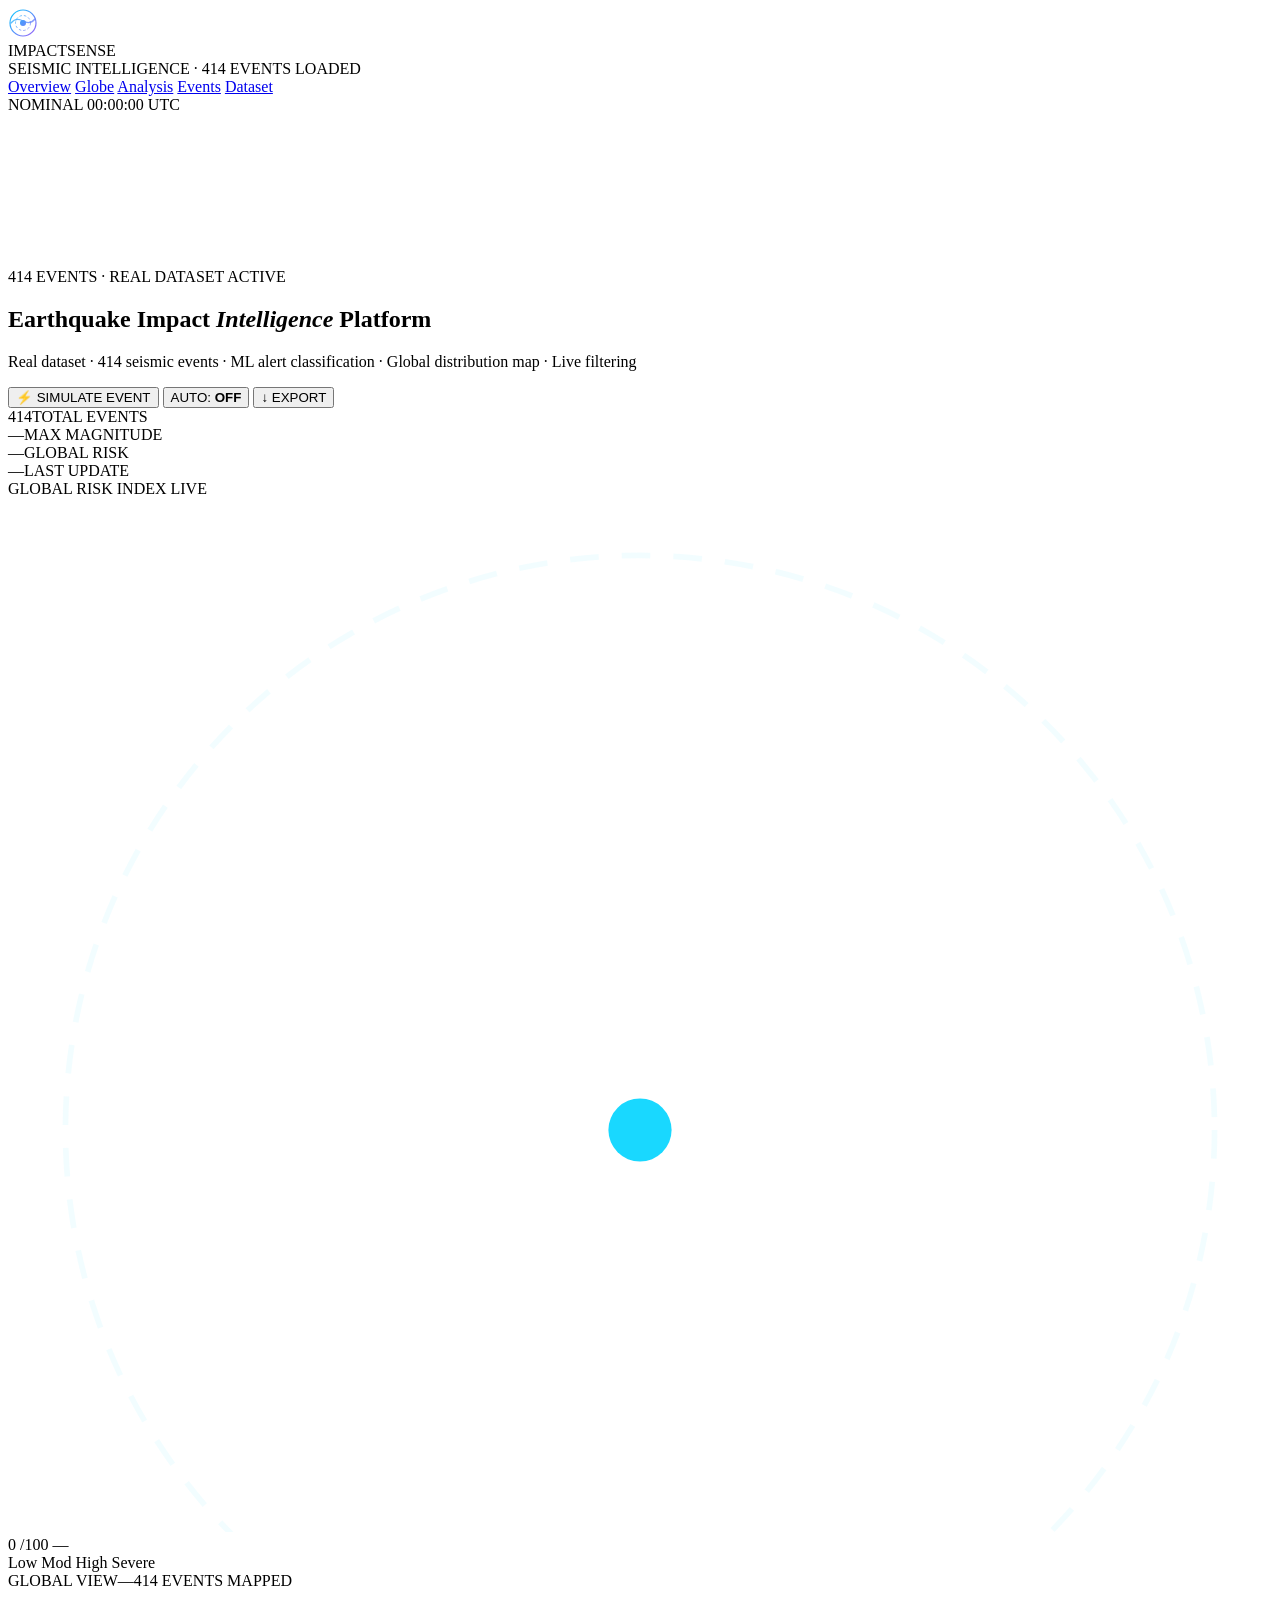
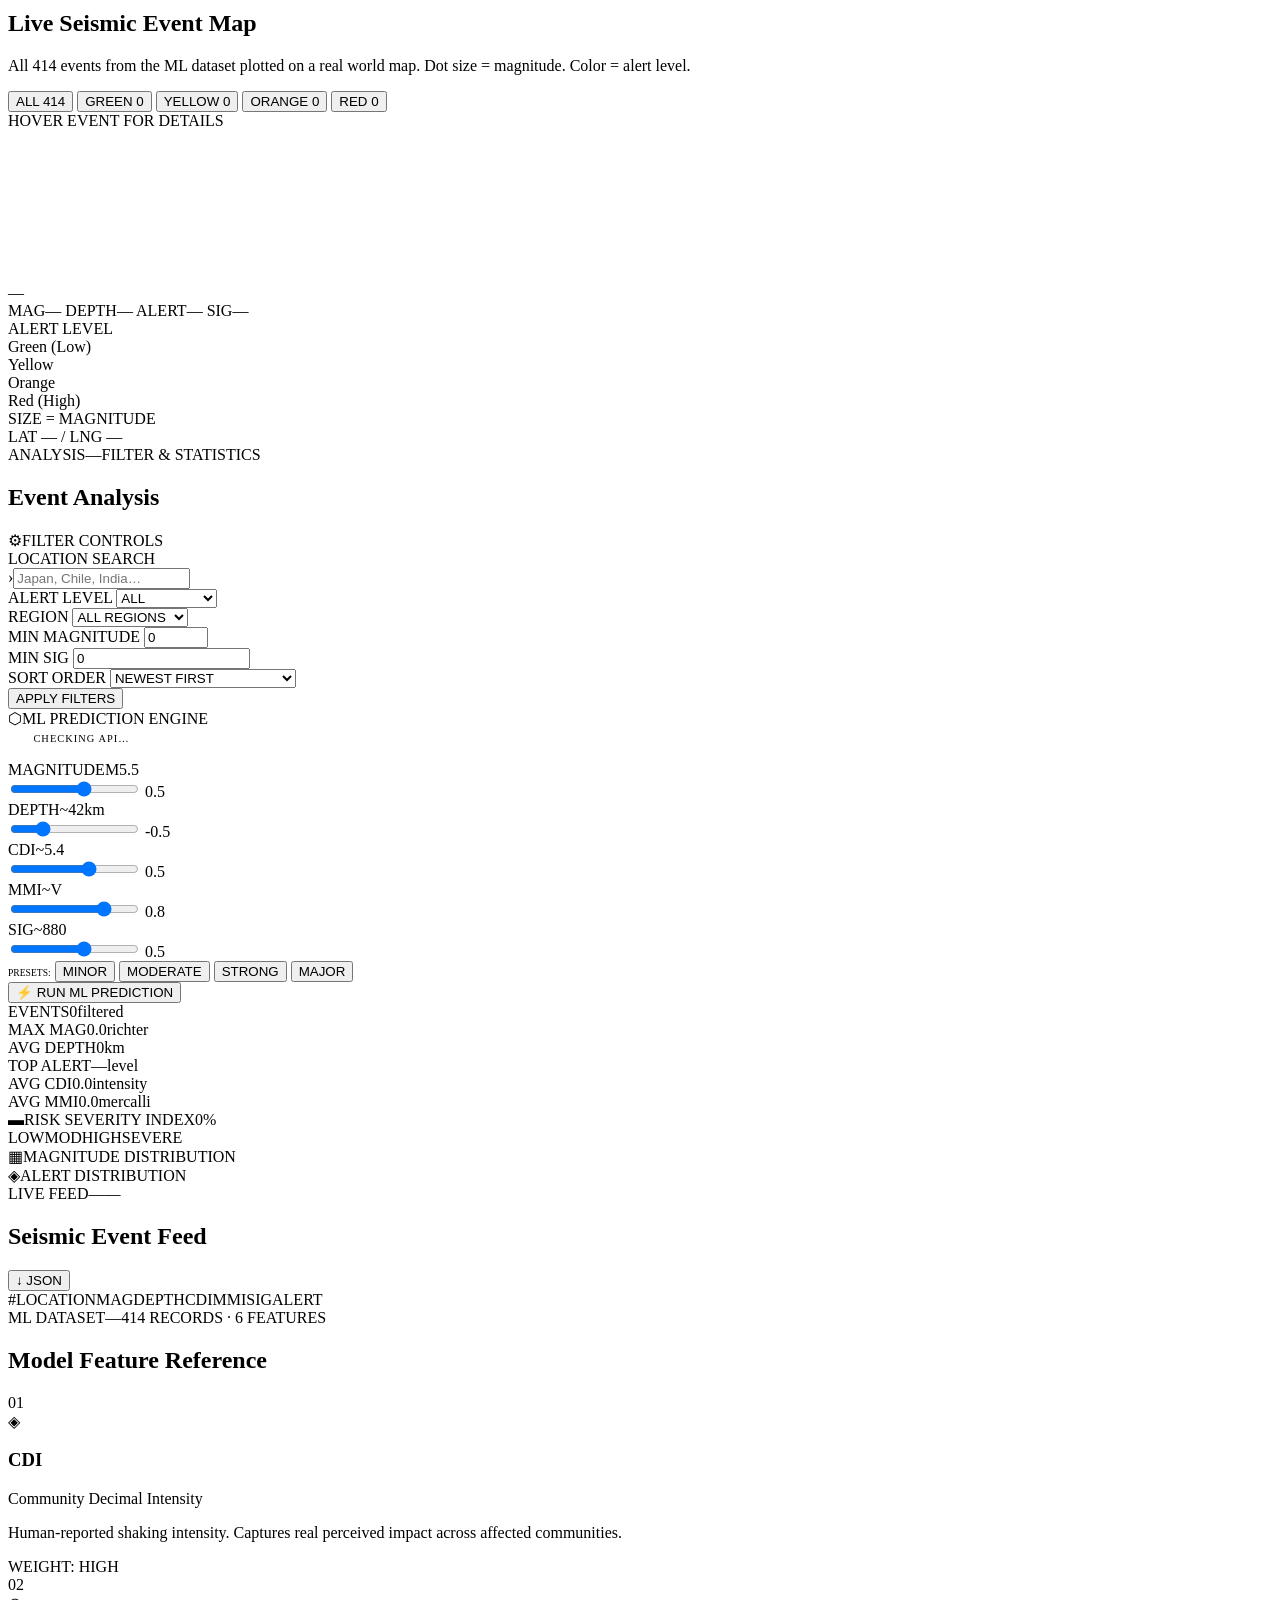
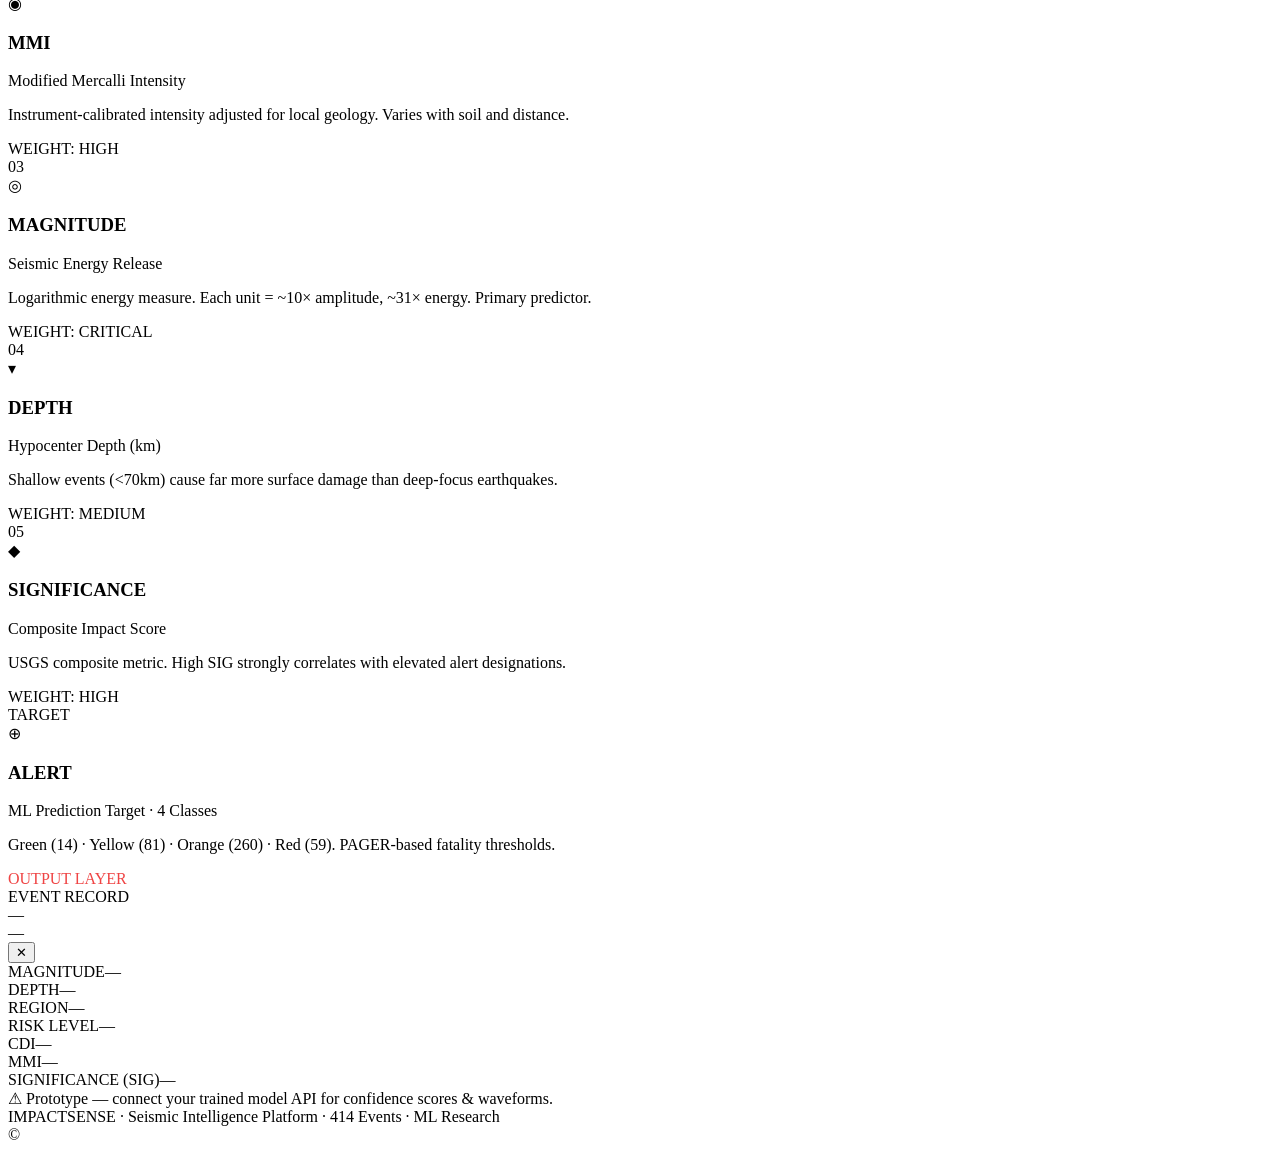
==== index.html @ 07f61f7b "Add files via upload" ====
<!DOCTYPE html>
<html lang="en">
<head>
  <meta charset="UTF-8"/>
  <title>ImpactSense — Seismic Intelligence Platform</title>
  <meta name="viewport" content="width=device-width,initial-scale=1"/>
  <link rel="preconnect" href="https://fonts.googleapis.com"/>
  <link rel="preconnect" href="https://fonts.gstatic.com" crossorigin/>
  <link href="https://fonts.googleapis.com/css2?family=Rajdhani:wght@400;500;600;700&family=JetBrains+Mono:wght@300;400;500&family=Outfit:wght@300;400;500;600;700;800&display=swap" rel="stylesheet"/>
  <link rel="stylesheet" href="styles.css"/>
</head>
<body>
  <div class="scanlines" aria-hidden="true"></div>

  <!-- NAVBAR -->
  <header class="navbar">
    <div class="nav-wrap">
      <div class="nav-brand">
        <svg class="brand-svg" width="30" height="30" viewBox="0 0 30 30" fill="none">
          <circle cx="15" cy="15" r="13" stroke="url(#bs1)" stroke-width="1.2"/>
          <circle cx="15" cy="15" r="7.5" stroke="url(#bs1)" stroke-width="0.7" stroke-dasharray="2.5 2"/>
          <circle cx="15" cy="15" r="3" fill="url(#bs1)"/>
          <path d="M3 15 Q8 9 15 13 Q22 17 27 11" stroke="url(#bs2)" stroke-width="1.3" fill="none" stroke-linecap="round"/>
          <defs>
            <linearGradient id="bs1" x1="0" y1="0" x2="30" y2="30" gradientUnits="userSpaceOnUse">
              <stop offset="0%" stop-color="#00d4ff"/><stop offset="100%" stop-color="#a855f7"/>
            </linearGradient>
            <linearGradient id="bs2" x1="0" y1="0" x2="30" y2="30" gradientUnits="userSpaceOnUse">
              <stop offset="0%" stop-color="#00d4ff" stop-opacity=".8"/><stop offset="100%" stop-color="#a855f7" stop-opacity=".8"/>
            </linearGradient>
          </defs>
        </svg>
        <div>
          <div class="brand-name">IMPACT<span class="bc">SENSE</span></div>
          <div class="brand-sub mono">SEISMIC INTELLIGENCE · 414 EVENTS LOADED</div>
        </div>
      </div>
      <nav class="nav-links">
        <a href="#hero" class="nl active">Overview</a>
        <a href="#globe" class="nl">Globe</a>
        <a href="#analysis" class="nl">Analysis</a>
        <a href="#events" class="nl">Events</a>
        <a href="#dataset" class="nl">Dataset</a>
      </nav>
      <div class="nav-end">
        <span class="sys-indicator">
          <span class="sys-dot" id="sysDot"></span>
          <span class="sys-lbl mono" id="sysLbl">NOMINAL</span>
        </span>
        <span class="utc mono" id="utcClock">00:00:00 UTC</span>
      </div>
    </div>
  </header>

  <!-- HERO -->
  <section class="hero" id="hero">
    <canvas id="waveCanvas" aria-hidden="true"></canvas>
    <div class="hero-grid-bg" aria-hidden="true"></div>
    <div class="hero-wrap">
      <div class="hero-left">
        <div class="hero-pill mono"><span class="hp-dot"></span>414 EVENTS · REAL DATASET ACTIVE</div>
        <h1 class="hero-h1">
          <span class="h1a">Earthquake</span>
          <span class="h1b">Impact<em> Intelligence</em></span>
          <span class="h1c">Platform</span>
        </h1>
        <p class="hero-p">Real dataset · 414 seismic events · ML alert classification · Global distribution map · Live filtering</p>
        <div class="hero-btns">
          <button class="hbtn primary" id="btnSimulate"><span>⚡</span> SIMULATE EVENT</button>
          <button class="hbtn ghost" id="btnToggleAuto" aria-pressed="false">
            <span class="auto-dot" id="autoDot"></span> AUTO: <b id="autoLbl">OFF</b>
          </button>
          <button class="hbtn outline" id="btnExport">↓ EXPORT</button>
        </div>
        <div class="hero-kpis">
          <div class="kpi"><span class="kv" id="hTotal">414</span><span class="kl mono">TOTAL EVENTS</span></div>
          <span class="kdiv"></span>
          <div class="kpi"><span class="kv" id="hMaxMag">—</span><span class="kl mono">MAX MAGNITUDE</span></div>
          <span class="kdiv"></span>
          <div class="kpi"><span class="kv" id="hRisk">—</span><span class="kl mono">GLOBAL RISK</span></div>
          <span class="kdiv"></span>
          <div class="kpi"><span class="kv mono" id="hTime">—</span><span class="kl mono">LAST UPDATE</span></div>
        </div>
      </div>
      <div class="hero-right">
        <!-- Ring gauge -->
        <div class="gauge-card">
          <div class="gc-top">
            <span class="gc-ttl mono">GLOBAL RISK INDEX</span>
            <span class="live-badge"><span class="lb-dot"></span>LIVE</span>
          </div>
          <div class="gauge-body">
            <svg class="gauge-svg" viewBox="0 0 220 180" aria-hidden="true">
              <defs>
                <linearGradient id="gg" x1="0%" y1="0%" x2="100%" y2="0%">
                  <stop offset="0%" stop-color="#22c55e"/>
                  <stop offset="33%" stop-color="#facc15"/>
                  <stop offset="66%" stop-color="#fb923c"/>
                  <stop offset="100%" stop-color="#ef4444"/>
                </linearGradient>
                <filter id="gf"><feGaussianBlur stdDeviation="4" result="b"/><feMerge><feMergeNode in="b"/><feMergeNode in="SourceGraphic"/></feMerge></filter>
              </defs>
              <!-- decorative outer -->
              <circle cx="110" cy="110" r="100" stroke="rgba(0,212,255,0.05)" stroke-width="1" fill="none" stroke-dasharray="5 4"/>
              <!-- track -->
              <path class="g-trk" d="M 22 110 A 88 88 0 0 1 198 110" stroke-width="10" fill="none" stroke-linecap="round"/>
              <!-- fill -->
              <path class="g-fill" id="gaugeFill" d="M 22 110 A 88 88 0 0 1 198 110" stroke-width="10" fill="none" stroke-linecap="round" stroke-dasharray="276" stroke-dashoffset="276" filter="url(#gf)"/>
              <!-- needle -->
              <line id="gaugeNeedle" class="g-needle" x1="110" y1="110" x2="110" y2="30" stroke-linecap="round" stroke-width="2.5"/>
              <circle cx="110" cy="110" r="5.5" fill="#00d4ff" opacity=".9"/>
            </svg>
            <div class="gauge-center">
              <span class="g-num" id="riskIndex">0</span>
              <span class="g-of mono">/100</span>
              <span class="g-lbl mono" id="riskLabel">—</span>
            </div>
          </div>
          <div class="g-key">
            <span><i style="background:#22c55e"></i>Low</span>
            <span><i style="background:#facc15"></i>Mod</span>
            <span><i style="background:#fb923c"></i>High</span>
            <span><i style="background:#ef4444"></i>Severe</span>
          </div>
        </div>
        <!-- Alert chips -->
        <div class="alert-chips" id="alertChips"></div>
      </div>
    </div>
  </section>

  <!-- GLOBE SECTION -->
  <section class="section" id="globe">
    <div class="sec-wrap">
      <div class="sec-head">
        <div class="sh-top"><span class="stag mono">GLOBAL VIEW</span><span class="sdash">—</span><span class="ssub mono">414 EVENTS MAPPED</span></div>
        <h2 class="sh-title">Live Seismic Event Map</h2>
        <p class="sh-desc">All 414 events from the ML dataset plotted on a real world map. Dot size = magnitude. Color = alert level.</p>
      </div>

      <!-- Map controls -->
      <div class="map-controls">
        <div class="mc-left">
          <button class="mc-btn active" data-filter="all">ALL <span id="mcAll">414</span></button>
          <button class="mc-btn green" data-filter="green">GREEN <span id="mcGreen">0</span></button>
          <button class="mc-btn yellow" data-filter="yellow">YELLOW <span id="mcYellow">0</span></button>
          <button class="mc-btn orange" data-filter="orange">ORANGE <span id="mcOrange">0</span></button>
          <button class="mc-btn red" data-filter="red">RED <span id="mcRed">0</span></button>
        </div>
        <div class="mc-right">
          <span class="mc-info mono" id="mapInfo">HOVER EVENT FOR DETAILS</span>
        </div>
      </div>

      <!-- World map canvas -->
      <div class="map-frame" id="mapFrame">
        <div class="mf-corner tl"></div><div class="mf-corner tr"></div>
        <div class="mf-corner bl"></div><div class="mf-corner br"></div>
        <canvas id="worldMap" aria-label="World seismic event map"></canvas>
        <!-- Tooltip -->
        <div class="map-tooltip" id="mapTooltip">
          <div class="tt-loc" id="ttLoc">—</div>
          <div class="tt-grid">
            <span class="tt-lbl">MAG</span><span class="tt-val" id="ttMag">—</span>
            <span class="tt-lbl">DEPTH</span><span class="tt-val" id="ttDepth">—</span>
            <span class="tt-lbl">ALERT</span><span class="tt-val" id="ttAlert">—</span>
            <span class="tt-lbl">SIG</span><span class="tt-val" id="ttSig">—</span>
          </div>
        </div>
        <div class="map-legend">
          <div class="ml-row"><span class="ml-title mono">ALERT LEVEL</span></div>
          <div class="ml-row"><span class="mld" style="background:#22c55e"></span><span>Green (Low)</span></div>
          <div class="ml-row"><span class="mld" style="background:#facc15"></span><span>Yellow</span></div>
          <div class="ml-row"><span class="mld" style="background:#fb923c"></span><span>Orange</span></div>
          <div class="ml-row"><span class="mld" style="background:#ef4444"></span><span>Red (High)</span></div>
          <div class="ml-row mt"><span class="ml-title mono">SIZE = MAGNITUDE</span></div>
        </div>
        <div class="map-coords mono" id="mapCoords">LAT — / LNG —</div>
      </div>
    </div>
  </section>

  <!-- ANALYSIS -->
  <section class="section section-dark" id="analysis">
    <div class="sec-wrap">
      <div class="sec-head">
        <div class="sh-top"><span class="stag mono">ANALYSIS</span><span class="sdash">—</span><span class="ssub mono">FILTER & STATISTICS</span></div>
        <h2 class="sh-title">Event Analysis</h2>
      </div>
      <div class="analysis-layout">
        <!-- Filters panel -->
        <div class="glass-panel">
          <div class="ph"><span class="phi">⚙</span><span class="pht mono">FILTER CONTROLS</span></div>
          <div class="filter-grid">
            <div class="ff full">
              <label class="fl mono">LOCATION SEARCH</label>
              <div class="fi-w"><span class="fi-pre mono">›</span><input id="search" class="fi" type="text" placeholder="Japan, Chile, India…"/></div>
            </div>
            <div class="ff">
              <label class="fl mono">ALERT LEVEL</label>
              <select id="alert" class="fi">
                <option value="all">ALL</option>
                <option value="green">🟢 GREEN</option>
                <option value="yellow">🟡 YELLOW</option>
                <option value="orange">🟠 ORANGE</option>
                <option value="red">🔴 RED</option>
              </select>
            </div>
            <div class="ff">
              <label class="fl mono">REGION</label>
              <select id="region" class="fi">
                <option value="all">ALL REGIONS</option>
                <option value="asia">ASIA / PACIFIC</option>
                <option value="europe">EUROPE</option>
                <option value="america">AMERICAS</option>
                <option value="africa">AFRICA</option>
              </select>
            </div>
            <div class="ff">
              <label class="fl mono">MIN MAGNITUDE</label>
              <input type="number" id="minMag" class="fi" min="0" max="10" step="0.1" value="0"/>
            </div>
            <div class="ff">
              <label class="fl mono">MIN SIG</label>
              <input type="number" id="minSig" class="fi" min="0" step="1" value="0"/>
            </div>
            <div class="ff full">
              <label class="fl mono">SORT ORDER</label>
              <select id="sortBy" class="fi">
                <option value="timeDesc">NEWEST FIRST</option>
                <option value="magDesc">MAGNITUDE ↓</option>
                <option value="magAsc">MAGNITUDE ↑</option>
                <option value="depthAsc">DEPTH SHALLOW→DEEP</option>
                <option value="sigDesc">SIGNIFICANCE ↓</option>
              </select>
            </div>
          </div>
          <button class="apply-btn" id="applyFilters">APPLY FILTERS</button>
          <div class="panel-div"></div>
          <div class="ph"><span class="phi">⬡</span><span class="pht mono">ML PREDICTION ENGINE</span></div>
          <div class="api-status" id="apiStatus">
            <span class="as-dot" id="asDot"></span>
            <span class="as-lbl mono" id="asLbl">CHECKING API…</span>
          </div>
          <!-- Sliders use z-score range (-3 to +3) matching training data -->
          <div class="pred-sliders">
            <div class="ps-row">
              <div class="ps-labels"><span class="ps-name mono">MAGNITUDE</span><span class="ps-hint" id="hMag">M5.5</span></div>
              <input type="range" id="testMag" class="ps-range" min="-3" max="3" step="0.1" value="0.5"/>
              <span class="ps-val mono" id="vMag">0.5</span>
            </div>
            <div class="ps-row">
              <div class="ps-labels"><span class="ps-name mono">DEPTH</span><span class="ps-hint" id="hDepth">~42km</span></div>
              <input type="range" id="testDepth" class="ps-range" min="-1.5" max="3" step="0.1" value="-0.5"/>
              <span class="ps-val mono" id="vDepth">-0.5</span>
            </div>
            <div class="ps-row">
              <div class="ps-labels"><span class="ps-name mono">CDI</span><span class="ps-hint" id="hCdi">~5.4</span></div>
              <input type="range" id="testCdi" class="ps-range" min="-2" max="2" step="0.1" value="0.5"/>
              <span class="ps-val mono" id="vCdi">0.5</span>
            </div>
            <div class="ps-row">
              <div class="ps-labels"><span class="ps-name mono">MMI</span><span class="ps-hint" id="hMmi">~V</span></div>
              <input type="range" id="testMmi" class="ps-range" min="-3" max="2" step="0.1" value="0.8"/>
              <span class="ps-val mono" id="vMmi">0.8</span>
            </div>
            <div class="ps-row">
              <div class="ps-labels"><span class="ps-name mono">SIG</span><span class="ps-hint" id="hSig">~880</span></div>
              <input type="range" id="testSig" class="ps-range" min="-3" max="3" step="0.1" value="0.5"/>
              <span class="ps-val mono" id="vSig">0.5</span>
            </div>
          </div>
          <div class="pred-presets">
            <span class="mono" style="font-size:.6rem;color:var(--muted)">PRESETS:</span>
            <button class="preset-btn" data-preset="minor">MINOR</button>
            <button class="preset-btn" data-preset="moderate">MODERATE</button>
            <button class="preset-btn" data-preset="strong">STRONG</button>
            <button class="preset-btn" data-preset="major">MAJOR</button>
          </div>
          <button class="apply-btn alt" id="testRiskBtn">⚡ RUN ML PREDICTION</button>
          <div class="test-out" id="testOut"></div>
        </div>

        <!-- Stats -->
        <div class="stats-col">
          <div class="stats-grid">
            <div class="scard c1"><span class="sl mono">EVENTS</span><span class="sv" id="statEvents">0</span><span class="su mono">filtered</span></div>
            <div class="scard c2"><span class="sl mono">MAX MAG</span><span class="sv" id="statMaxMag">0.0</span><span class="su mono">richter</span></div>
            <div class="scard c3"><span class="sl mono">AVG DEPTH</span><span class="sv" id="statDepth">0</span><span class="su mono">km</span></div>
            <div class="scard c4"><span class="sl mono">TOP ALERT</span><span class="sv" id="statAlert">—</span><span class="su mono">level</span></div>
            <div class="scard c5"><span class="sl mono">AVG CDI</span><span class="sv" id="statCdi">0.0</span><span class="su mono">intensity</span></div>
            <div class="scard c6"><span class="sl mono">AVG MMI</span><span class="sv" id="statMmi">0.0</span><span class="su mono">mercalli</span></div>
          </div>

          <div class="glass-panel">
            <div class="ph"><span class="phi">▬</span><span class="pht mono">RISK SEVERITY INDEX</span><span class="pht-r mono" id="riskPct">0%</span></div>
            <div class="rbar-wrap">
              <div class="rbar-track"><div class="rbar-fill" id="riskBar"></div></div>
              <div class="rbar-scale mono"><span>LOW</span><span>MOD</span><span>HIGH</span><span>SEVERE</span></div>
            </div>
          </div>

          <!-- Mag histogram -->
          <div class="glass-panel">
            <div class="ph"><span class="phi">▦</span><span class="pht mono">MAGNITUDE DISTRIBUTION</span></div>
            <div class="histo" id="histo"></div>
          </div>

          <!-- Alert pie/bar -->
          <div class="glass-panel">
            <div class="ph"><span class="phi">◈</span><span class="pht mono">ALERT DISTRIBUTION</span></div>
            <div class="alert-dist" id="alertDist"></div>
          </div>
        </div>
      </div>
    </div>
  </section>

  <!-- EVENTS TABLE -->
  <section class="section" id="events">
    <div class="sec-wrap">
      <div class="sec-head spread">
        <div>
          <div class="sh-top"><span class="stag mono">LIVE FEED</span><span class="sdash">—</span><span class="ssub mono" id="lastUpdated">—</span></div>
          <h2 class="sh-title">Seismic Event Feed</h2>
        </div>
        <button class="hbtn outline" id="btnExport2">↓ JSON</button>
      </div>
      <div class="etable-head mono">
        <span>#</span><span>LOCATION</span><span>MAG</span><span>DEPTH</span><span>CDI</span><span>MMI</span><span>SIG</span><span>ALERT</span>
      </div>
      <div class="etable-body" id="eventsList"></div>
      <div class="pagination" id="pagination"></div>
    </div>
  </section>

  <!-- DATASET FEATURES -->
  <section class="section section-dark" id="dataset">
    <div class="sec-wrap">
      <div class="sec-head">
        <div class="sh-top"><span class="stag mono">ML DATASET</span><span class="sdash">—</span><span class="ssub mono">414 RECORDS · 6 FEATURES</span></div>
        <h2 class="sh-title">Model Feature Reference</h2>
      </div>
      <div class="ds-grid">
        <div class="dc" style="--ac:#00d4ff"><div class="dc-n mono">01</div><div class="dc-ico">◈</div><h3 class="dc-ttl">CDI</h3><p class="dc-sub">Community Decimal Intensity</p><p class="dc-body">Human-reported shaking intensity. Captures real perceived impact across affected communities.</p><div class="dc-bar"><div class="dc-fill" style="width:72%"></div></div><span class="dc-wt mono">WEIGHT: HIGH</span></div>
        <div class="dc" style="--ac:#a855f7"><div class="dc-n mono">02</div><div class="dc-ico">◉</div><h3 class="dc-ttl">MMI</h3><p class="dc-sub">Modified Mercalli Intensity</p><p class="dc-body">Instrument-calibrated intensity adjusted for local geology. Varies with soil and distance.</p><div class="dc-bar"><div class="dc-fill" style="width:65%"></div></div><span class="dc-wt mono">WEIGHT: HIGH</span></div>
        <div class="dc" style="--ac:#f97316"><div class="dc-n mono">03</div><div class="dc-ico">◎</div><h3 class="dc-ttl">MAGNITUDE</h3><p class="dc-sub">Seismic Energy Release</p><p class="dc-body">Logarithmic energy measure. Each unit = ~10× amplitude, ~31× energy. Primary predictor.</p><div class="dc-bar"><div class="dc-fill" style="width:92%"></div></div><span class="dc-wt mono">WEIGHT: CRITICAL</span></div>
        <div class="dc" style="--ac:#22c55e"><div class="dc-n mono">04</div><div class="dc-ico">▾</div><h3 class="dc-ttl">DEPTH</h3><p class="dc-sub">Hypocenter Depth (km)</p><p class="dc-body">Shallow events (&lt;70km) cause far more surface damage than deep-focus earthquakes.</p><div class="dc-bar"><div class="dc-fill" style="width:55%"></div></div><span class="dc-wt mono">WEIGHT: MEDIUM</span></div>
        <div class="dc" style="--ac:#facc15"><div class="dc-n mono">05</div><div class="dc-ico">◆</div><h3 class="dc-ttl">SIGNIFICANCE</h3><p class="dc-sub">Composite Impact Score</p><p class="dc-body">USGS composite metric. High SIG strongly correlates with elevated alert designations.</p><div class="dc-bar"><div class="dc-fill" style="width:80%"></div></div><span class="dc-wt mono">WEIGHT: HIGH</span></div>
        <div class="dc target-dc" style="--ac:#ef4444"><div class="dc-n mono">TARGET</div><div class="dc-ico">⊕</div><h3 class="dc-ttl">ALERT</h3><p class="dc-sub">ML Prediction Target · 4 Classes</p><p class="dc-body">Green (14) · Yellow (81) · Orange (260) · Red (59). PAGER-based fatality thresholds.</p><div class="dc-bar"><div class="dc-fill" style="width:100%;background:linear-gradient(90deg,#22c55e 0%,#facc15 33%,#fb923c 66%,#ef4444 100%)"></div></div><span class="dc-wt mono" style="color:#ef4444">OUTPUT LAYER</span></div>
      </div>
    </div>
  </section>

  <!-- MODAL -->
  <div class="modal" id="modal" aria-hidden="true">
    <div class="modal-bg" id="modalBg"></div>
    <div class="modal-box">
      <div class="mb-corners"><span class="mbc tl"></span><span class="mbc tr"></span><span class="mbc bl"></span><span class="mbc br"></span></div>
      <div class="mb-top">
        <div><span class="mb-eye mono">EVENT RECORD</span><div class="mb-ttl" id="modalTitle">—</div><div class="mb-sub mono" id="modalSub">—</div></div>
        <button class="mb-close" id="modalClose">✕</button>
      </div>
      <div class="mb-body">
        <div class="mg">
          <div class="mc2"><span class="ml2 mono">MAGNITUDE</span><span class="mv2" id="dMag">—</span></div>
          <div class="mc2"><span class="ml2 mono">DEPTH</span><span class="mv2" id="dDepth">—</span></div>
          <div class="mc2"><span class="ml2 mono">REGION</span><span class="mv2" id="dRegion">—</span></div>
          <div class="mc2"><span class="ml2 mono">RISK LEVEL</span><span class="mv2" id="dRisk">—</span></div>
          <div class="mc2"><span class="ml2 mono">CDI</span><span class="mv2" id="dCdi">—</span></div>
          <div class="mc2"><span class="ml2 mono">MMI</span><span class="mv2" id="dMmi">—</span></div>
          <div class="mc2 span2"><span class="ml2 mono">SIGNIFICANCE (SIG)</span><span class="mv2" id="dSig">—</span></div>
        </div>
        <div class="mb-note mono">⚠ Prototype — connect your trained model API for confidence scores & waveforms.</div>
      </div>
    </div>
  </div>

  <!-- FOOTER -->
  <footer class="footer">
    <div class="ft-wrap">
      <div><span class="ft-brand">IMPACTSENSE</span><span class="ft-sub mono"> · Seismic Intelligence Platform · 414 Events · ML Research</span></div>
      <span class="ft-copy mono">© <span id="year"></span></span>
    </div>
  </footer>

  <!-- ═══ CONFIGURE YOUR RENDER API URL HERE ═══
       After deploying backend to Render, replace the URL below:
       window.IMPACTSENSE_API_URL = "https://impactsense-api.onrender.com";
  ════════════════════════════════════════════════ -->
  <script>
    window.IMPACTSENSE_API_URL = ""; // ← paste your Render URL here
  </script>
  <style>
    .api-status{display:flex;align-items:center;gap:.45rem;margin-bottom:.7rem;
      padding:.35rem .7rem;border-radius:5px;background:rgba(255,255,255,.03);border:1px solid var(--border2)}
    .as-dot{width:7px;height:7px;border-radius:50%;background:var(--muted2)}
    .as-lbl{font-size:.65rem;color:var(--muted);letter-spacing:.1em}
    .as-dot.online{background:#22c55e;box-shadow:0 0 8px rgba(34,197,94,.8)}
    .as-dot.offline{background:#ef4444}
    .test-out{font-family:var(--fm)}
    @keyframes spin{to{transform:rotate(360deg)}}
    .pred-loading{animation:spin 1s linear infinite;display:inline-block}
  </style>
  <script src="events_data.js"></script>
  <script type="module" src="script.js"></script>
</body>
</html>
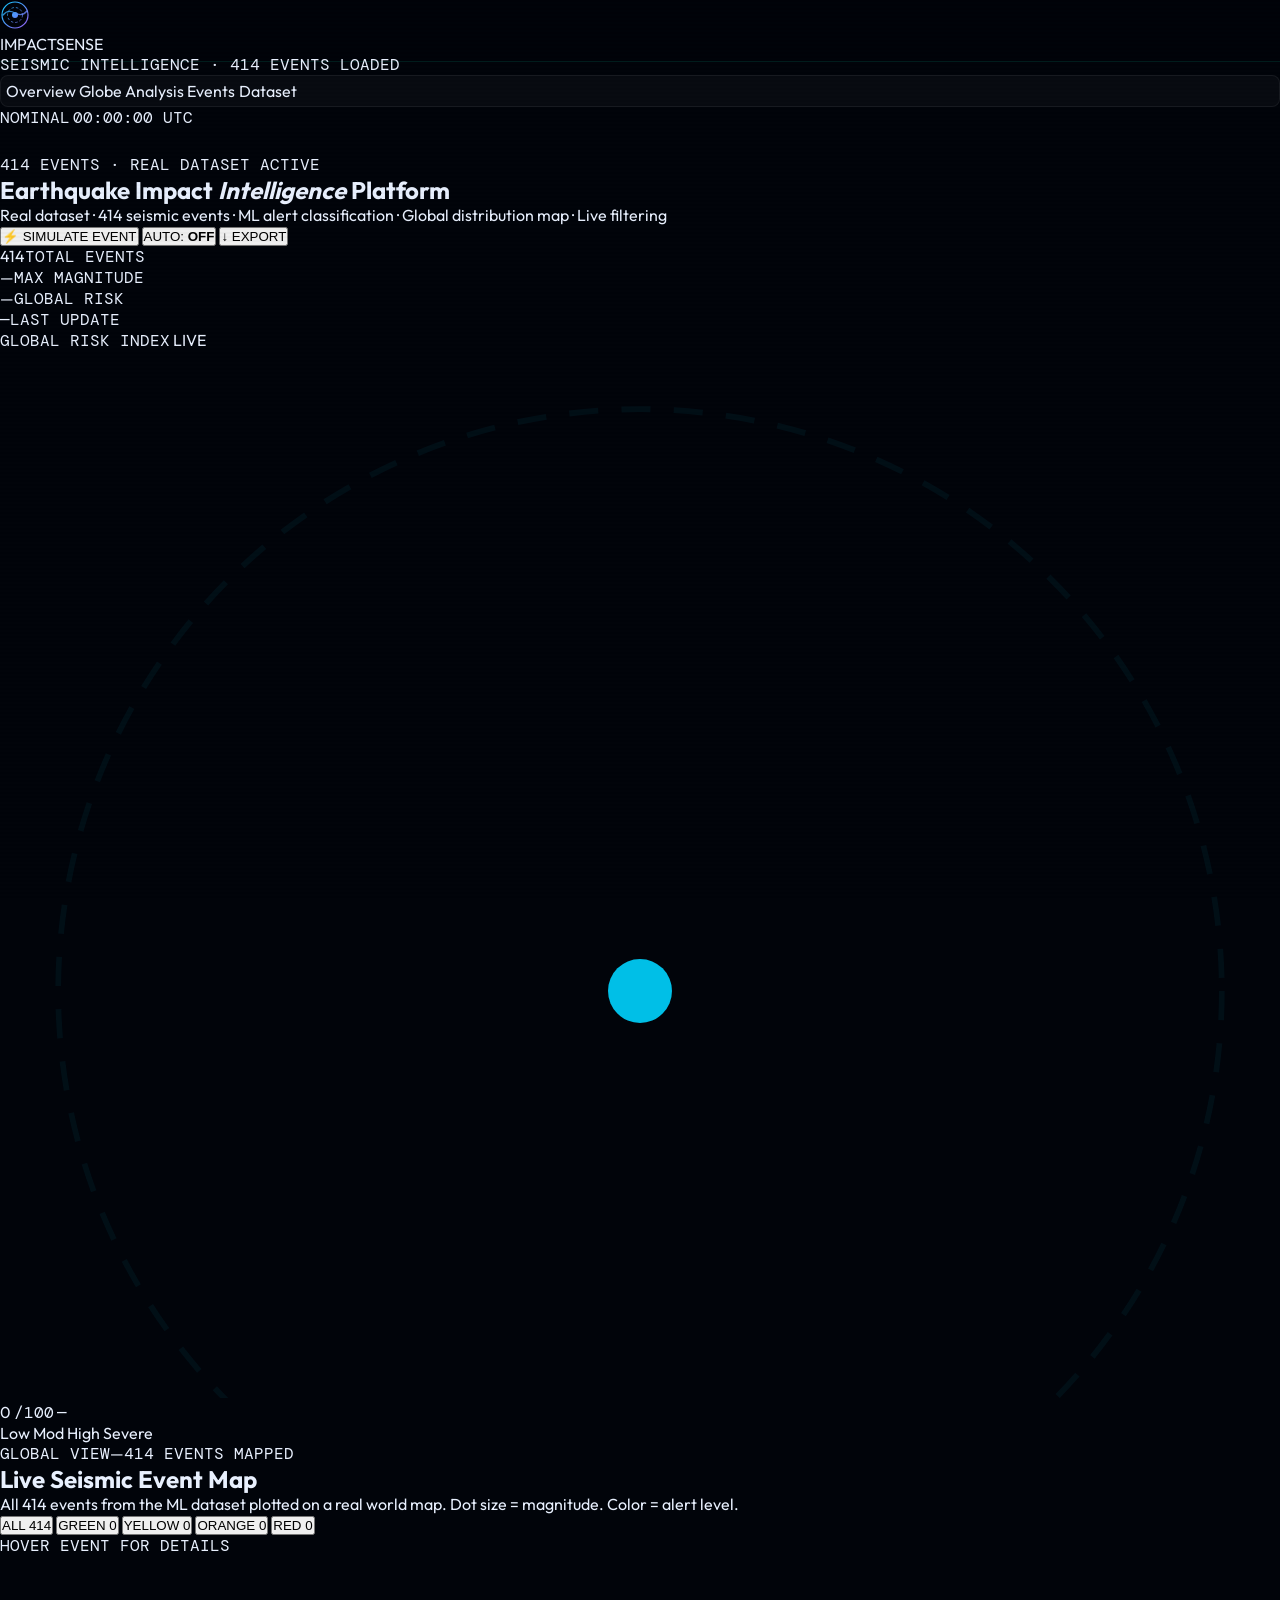
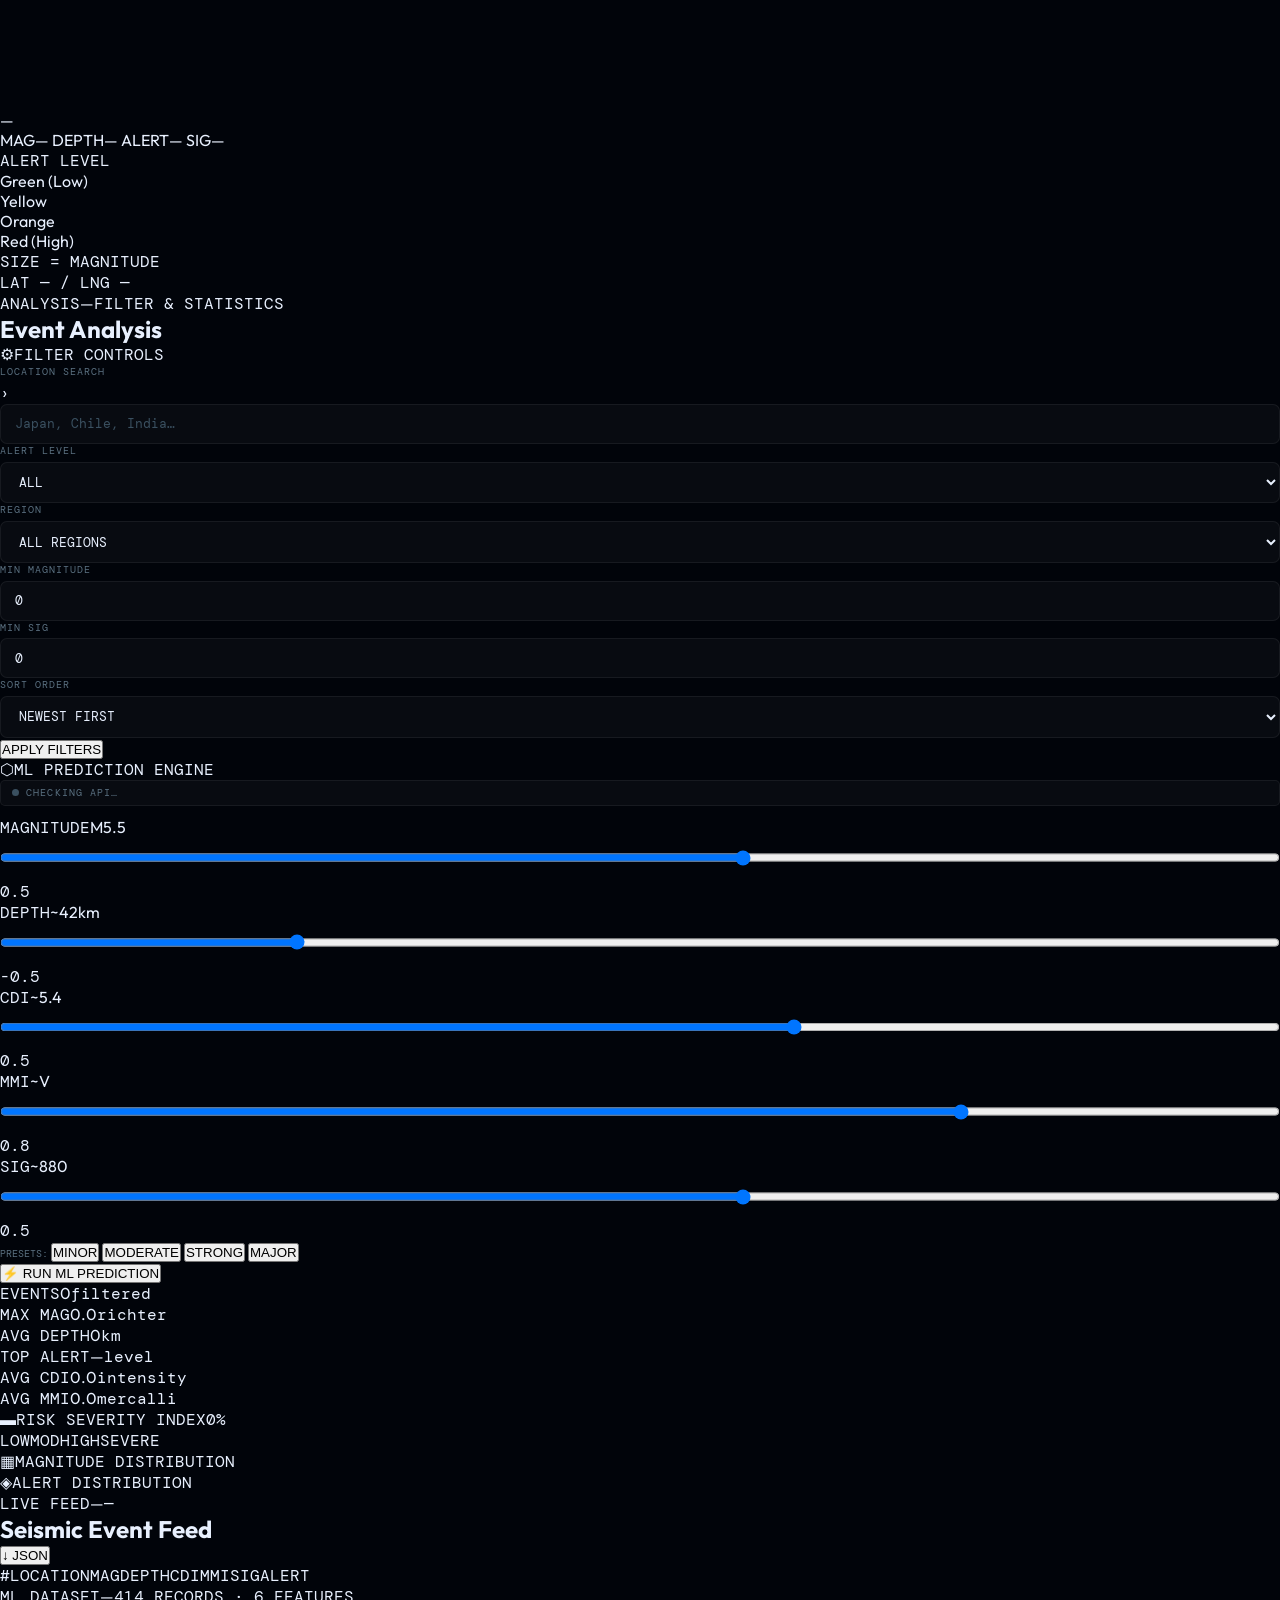
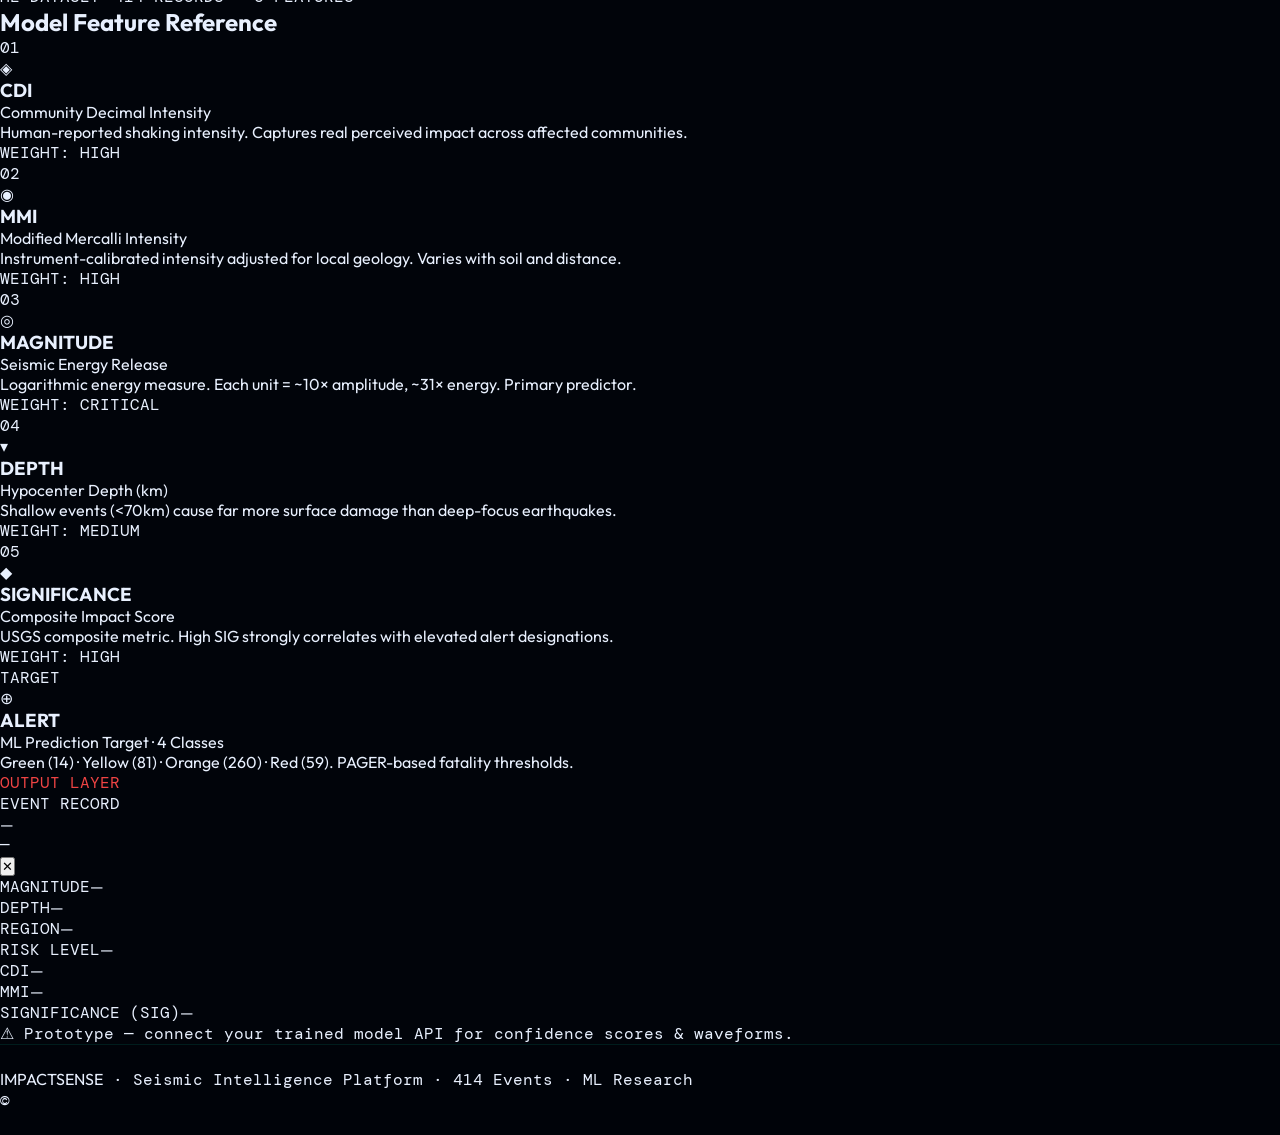
==== commit 31b6a248: "Update index.html" ====
--- a/index.html
+++ b/index.html
@@ -7,7 +7,7 @@
   <link rel="preconnect" href="https://fonts.googleapis.com"/>
   <link rel="preconnect" href="https://fonts.gstatic.com" crossorigin/>
   <link href="https://fonts.googleapis.com/css2?family=Rajdhani:wght@400;500;600;700&family=JetBrains+Mono:wght@300;400;500&family=Outfit:wght@300;400;500;600;700;800&display=swap" rel="stylesheet"/>
-  <link rel="stylesheet" href="styles.css"/>
+  <link rel="stylesheet" href="shared.css"/>
 </head>
 <body>
   <div class="scanlines" aria-hidden="true"></div>
--- a/shared.css
+++ b/shared.css
@@ -0,0 +1,299 @@
+/* ═══════════════════════════════════════════════════
+   IMPACTSENSE v2 — shared.css
+   Dark × Neon Ops aesthetic
+   Fonts: Oxanium (display) + DM Mono (data) + Outfit (body)
+═══════════════════════════════════════════════════ */
+@import url('https://fonts.googleapis.com/css2?family=Oxanium:wght@300;400;500;600;700;800&family=DM+Mono:wght@300;400;500&family=Outfit:wght@300;400;500;600&display=swap');
+
+:root {
+  /* Core palette */
+  --void:    #01040a;
+  --deep:    #030810;
+  --surface: #060d1a;
+  --panel:   rgba(6,13,26,0.92);
+  --glass:   rgba(255,255,255,0.04);
+  --rim:     rgba(0,255,200,0.12);
+
+  /* Neon accents */
+  --neon:    #00ffc8;
+  --neon2:   #00c8ff;
+  --neon3:   #a855f7;
+  --neon4:   #ff6b35;
+
+  /* Alert colors */
+  --green:   #00e87a;
+  --yellow:  #f5c518;
+  --orange:  #ff7c2a;
+  --red:     #ff3b5c;
+
+  /* Text */
+  --text:    #e8f0fe;
+  --muted:   #5a7080;
+  --muted2:  #3a5060;
+
+  /* Borders */
+  --border:  rgba(0,255,200,0.1);
+  --border2: rgba(255,255,255,0.06);
+
+  /* Fonts */
+  --fd: 'Oxanium', sans-serif;
+  --fb: 'Outfit', sans-serif;
+  --fm: 'DM Mono', monospace;
+
+  /* Glows */
+  --glow-neon:   0 0 20px rgba(0,255,200,0.4);
+  --glow-neon2:  0 0 20px rgba(0,200,255,0.4);
+  --glow-red:    0 0 20px rgba(255,59,92,0.5);
+  --glow-green:  0 0 20px rgba(0,232,122,0.4);
+}
+
+/* Reset */
+*, *::before, *::after { box-sizing: border-box; margin: 0; padding: 0; }
+html { scroll-behavior: smooth; font-size: 16px; }
+html, body {
+  font-family: var(--fb);
+  background: var(--void);
+  color: var(--text);
+  min-height: 100vh;
+  overflow-x: hidden;
+}
+a { text-decoration: none; color: inherit; }
+.mono { font-family: var(--fm); }
+
+/* Scanlines overlay */
+body::before {
+  content: '';
+  position: fixed; inset: 0; z-index: 9999;
+  pointer-events: none;
+  background: repeating-linear-gradient(
+    0deg, transparent, transparent 2px,
+    rgba(0,0,0,0.018) 2px, rgba(0,0,0,0.018) 4px
+  );
+}
+
+/* ── NAVBAR ── */
+.navbar {
+  position: fixed; top: 0; left: 0; right: 0; z-index: 200;
+  height: 62px;
+  background: rgba(1,4,10,0.92);
+  border-bottom: 1px solid var(--border);
+  backdrop-filter: blur(20px);
+}
+.nav-inner {
+  max-width: 1400px; margin: 0 auto;
+  padding: 0 2rem;
+  height: 100%;
+  display: flex; align-items: center; justify-content: space-between; gap: 1.5rem;
+}
+.nav-logo {
+  display: flex; align-items: center; gap: .7rem;
+  font-family: var(--fd); font-weight: 700; font-size: 1.1rem;
+  letter-spacing: .12em; color: var(--text);
+}
+.nav-logo-icon {
+  width: 34px; height: 34px;
+  border: 1.5px solid var(--neon);
+  border-radius: 8px;
+  display: flex; align-items: center; justify-content: center;
+  box-shadow: var(--glow-neon);
+  color: var(--neon); font-size: 1rem;
+}
+.nav-logo span { color: var(--neon); }
+
+.nav-links {
+  display: flex; gap: .2rem;
+  background: rgba(255,255,255,.03);
+  border: 1px solid var(--border2);
+  border-radius: 8px; padding: .3rem;
+}
+.nav-link {
+  font-family: var(--fd); font-size: .78rem; font-weight: 600;
+  letter-spacing: .1em; color: var(--muted);
+  padding: .4rem .9rem; border-radius: 5px;
+  transition: all .2s; display: flex; align-items: center; gap: .4rem;
+}
+.nav-link:hover { color: var(--text); background: rgba(255,255,255,.04); }
+.nav-link.active {
+  color: var(--neon); background: rgba(0,255,200,.08);
+  box-shadow: 0 0 12px rgba(0,255,200,.15);
+}
+
+.nav-right { display: flex; align-items: center; gap: .8rem; }
+.nav-status {
+  display: flex; align-items: center; gap: .4rem;
+  font-family: var(--fm); font-size: .68rem; letter-spacing: .08em;
+}
+.ns-dot {
+  width: 7px; height: 7px; border-radius: 50%;
+  background: var(--green); box-shadow: var(--glow-green);
+  animation: pulse-s 2s ease infinite;
+}
+@keyframes pulse-s {
+  0%,100%{ box-shadow: 0 0 8px rgba(0,232,122,.7); }
+  50%{ box-shadow: 0 0 18px rgba(0,232,122,.3); }
+}
+
+/* ── BUTTONS ── */
+.btn {
+  display: inline-flex; align-items: center; gap: .5rem;
+  font-family: var(--fd); font-weight: 600; font-size: .8rem;
+  letter-spacing: .1em; border-radius: 6px;
+  border: 1px solid; cursor: pointer; transition: all .2s;
+  padding: .55rem 1.2rem; white-space: nowrap;
+}
+.btn-neon {
+  border-color: var(--neon); color: var(--neon);
+  background: rgba(0,255,200,.08);
+}
+.btn-neon:hover { background: rgba(0,255,200,.16); box-shadow: var(--glow-neon); transform: translateY(-1px); }
+.btn-solid {
+  border-color: var(--neon); color: var(--void);
+  background: var(--neon);
+  box-shadow: var(--glow-neon);
+}
+.btn-solid:hover { background: #00ffe0; transform: translateY(-1px); box-shadow: 0 0 30px rgba(0,255,200,.6); }
+.btn-ghost {
+  border-color: var(--border2); color: var(--muted);
+  background: transparent;
+}
+.btn-ghost:hover { border-color: var(--neon); color: var(--neon); }
+.btn-red {
+  border-color: var(--red); color: var(--red);
+  background: rgba(255,59,92,.08);
+}
+.btn-red:hover { background: rgba(255,59,92,.18); box-shadow: var(--glow-red); }
+
+/* ── GLASS CARD ── */
+.card {
+  background: var(--panel);
+  border: 1px solid var(--border);
+  border-radius: 12px;
+  backdrop-filter: blur(16px);
+  box-shadow: 0 0 40px rgba(0,255,200,.04), 0 20px 50px rgba(0,0,0,.5);
+}
+.card-head {
+  display: flex; justify-content: space-between; align-items: center;
+  padding: 1rem 1.2rem; border-bottom: 1px solid var(--border2);
+}
+.card-title {
+  font-family: var(--fm); font-size: .68rem; letter-spacing: .14em; color: var(--muted);
+}
+
+/* ── INPUTS ── */
+.input-wrap { position: relative; }
+.input-icon {
+  position: absolute; left: .85rem; top: 50%; transform: translateY(-50%);
+  color: var(--neon); font-size: .85rem; pointer-events: none;
+}
+input, select, textarea {
+  width: 100%;
+  background: rgba(255,255,255,.03);
+  border: 1px solid var(--border2);
+  border-radius: 7px;
+  color: var(--text);
+  font-family: var(--fm); font-size: .82rem;
+  padding: .65rem .85rem;
+  outline: none; transition: border-color .2s, box-shadow .2s;
+}
+input:focus, select:focus, textarea:focus {
+  border-color: var(--neon);
+  box-shadow: 0 0 0 2px rgba(0,255,200,.12);
+}
+input::placeholder { color: var(--muted2); }
+select option { background: #060d1a; }
+label {
+  font-family: var(--fm); font-size: .62rem;
+  color: var(--muted); letter-spacing: .1em; display: block;
+  margin-bottom: .3rem;
+}
+
+/* ── TAGS / BADGES ── */
+.badge {
+  display: inline-flex; align-items: center; gap: .25rem;
+  font-family: var(--fm); font-size: .62rem; font-weight: 500;
+  letter-spacing: .08em; padding: .18rem .55rem;
+  border-radius: 4px; border: 1px solid;
+}
+.badge-green  { color: var(--green);  border-color: rgba(0,232,122,.3);  background: rgba(0,232,122,.08); }
+.badge-yellow { color: var(--yellow); border-color: rgba(245,197,24,.3); background: rgba(245,197,24,.08); }
+.badge-orange { color: var(--orange); border-color: rgba(255,124,42,.3); background: rgba(255,124,42,.08); }
+.badge-red    { color: var(--red);    border-color: rgba(255,59,92,.3);  background: rgba(255,59,92,.08); }
+.badge-neon   { color: var(--neon);   border-color: rgba(0,255,200,.3);  background: rgba(0,255,200,.08); }
+
+/* ── SECTION LAYOUT ── */
+.page-wrap { padding-top: 62px; min-height: 100vh; }
+.container { max-width: 1400px; margin: 0 auto; padding: 0 2rem; }
+
+/* ── SECTION HEADER ── */
+.sec-tag {
+  font-family: var(--fm); font-size: .62rem; letter-spacing: .18em;
+  color: var(--neon); background: rgba(0,255,200,.08);
+  border: 1px solid rgba(0,255,200,.2);
+  padding: .18rem .6rem; border-radius: 4px;
+  display: inline-block; margin-bottom: .6rem;
+}
+.sec-title {
+  font-family: var(--fd); font-weight: 700;
+  font-size: clamp(1.6rem,2.5vw,2.2rem); letter-spacing: .04em;
+}
+.sec-sub { color: var(--muted); font-size: .9rem; line-height: 1.7; margin-top: .4rem; }
+
+/* ── DIVIDER ── */
+.divider { border: none; border-top: 1px solid var(--border2); margin: 1rem 0; }
+
+/* ── FOOTER ── */
+.footer {
+  border-top: 1px solid var(--border);
+  background: rgba(1,4,10,.97);
+  padding: 1.5rem 0;
+}
+.footer-inner {
+  display: flex; justify-content: space-between; align-items: center;
+  gap: 1rem; flex-wrap: wrap;
+}
+.footer-brand {
+  font-family: var(--fd); font-size: .92rem; font-weight: 700;
+  letter-spacing: .1em; color: var(--neon);
+}
+.footer-copy { font-family: var(--fm); font-size: .68rem; color: var(--muted2); }
+
+/* ── NEON GRID BG ── */
+.neon-grid {
+  position: absolute; inset: 0; pointer-events: none;
+  background:
+    linear-gradient(to right, rgba(0,255,200,.035) 1px, transparent 1px),
+    linear-gradient(to bottom, rgba(0,255,200,.035) 1px, transparent 1px);
+  background-size: 44px 44px;
+  mask-image: radial-gradient(ellipse at 50% 30%, black 10%, transparent 70%);
+}
+
+/* ── CORNER FRAME ── */
+.corner-frame { position: absolute; inset: 0; pointer-events: none; }
+.cf { position: absolute; width: 16px; height: 16px; border-color: var(--neon); border-style: solid; }
+.cf.tl { top:0;left:0; border-width:2px 0 0 2px; }
+.cf.tr { top:0;right:0; border-width:2px 2px 0 0; }
+.cf.bl { bottom:0;left:0; border-width:0 0 2px 2px; }
+.cf.br { bottom:0;right:0; border-width:0 2px 2px 0; }
+
+/* ── ALERT COLORS UTILITY ── */
+.ac-green  { color: var(--green); }
+.ac-yellow { color: var(--yellow); }
+.ac-orange { color: var(--orange); }
+.ac-red    { color: var(--red); }
+
+/* ── LIVE CHIP ── */
+.live-chip {
+  display: inline-flex; align-items: center; gap: .3rem;
+  font-family: var(--fm); font-size: .62rem; letter-spacing: .1em;
+  color: var(--green); background: rgba(0,232,122,.1);
+  border: 1px solid rgba(0,232,122,.25);
+  padding: .12rem .5rem; border-radius: 999px;
+}
+.live-dot { width: 5px; height: 5px; border-radius: 50%; background: var(--green); animation: blink 1.2s ease infinite; }
+@keyframes blink { 0%,100%{opacity:1} 50%{opacity:.2} }
+
+/* ── RESPONSIVE ── */
+@media (max-width:768px) {
+  .nav-links { display: none; }
+  .container { padding: 0 1rem; }
+}
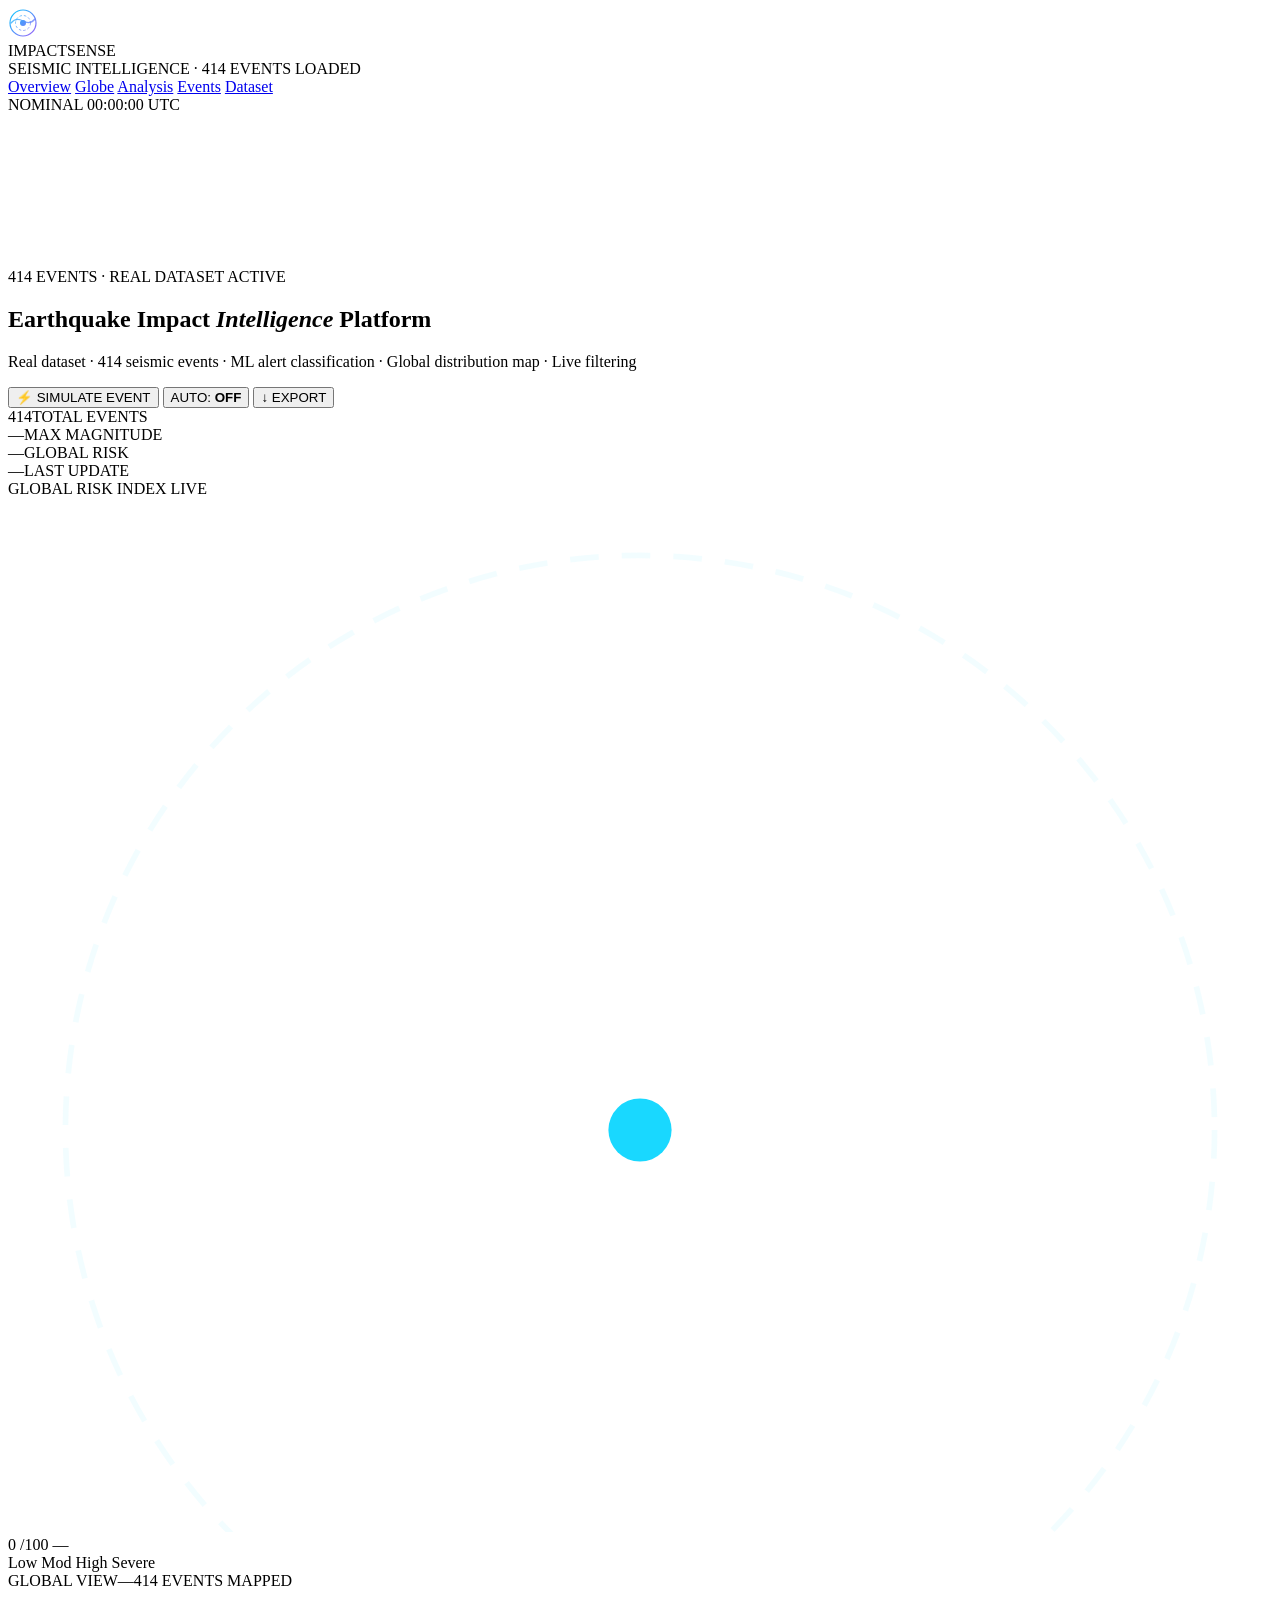
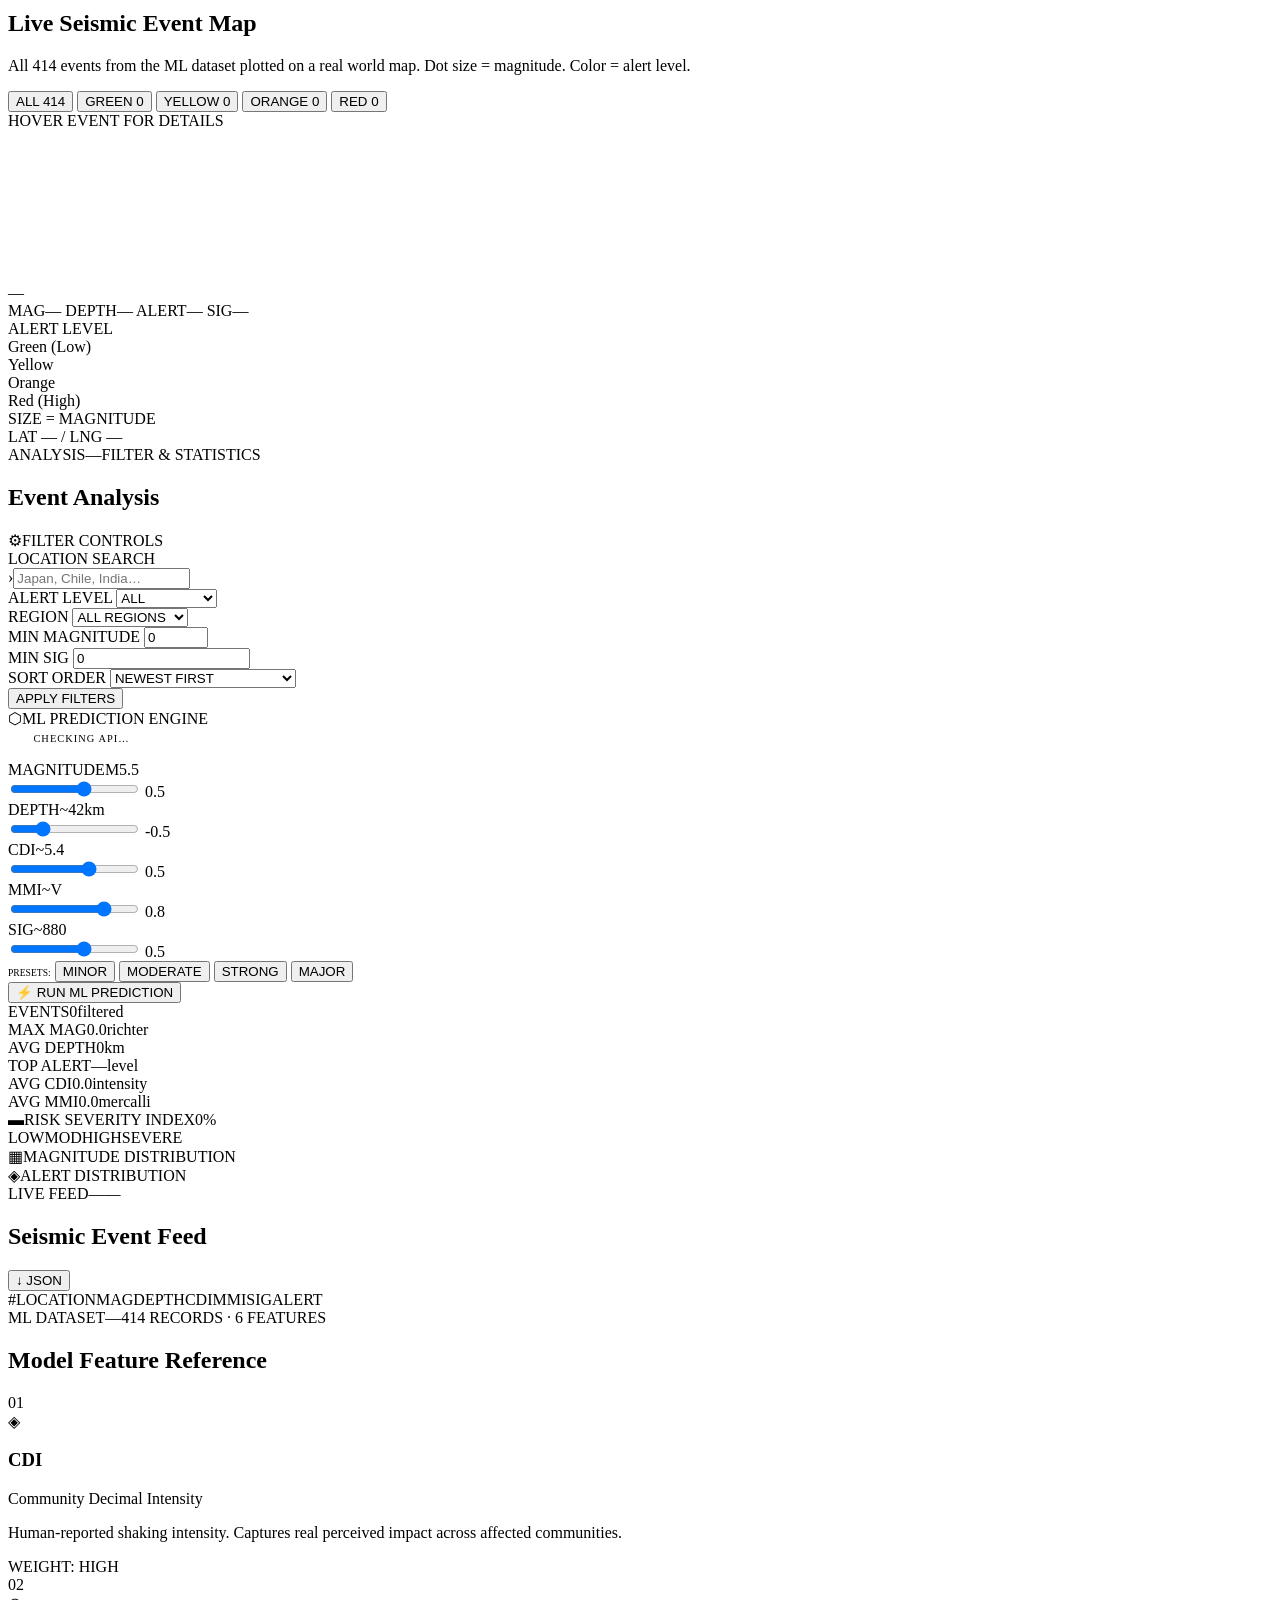
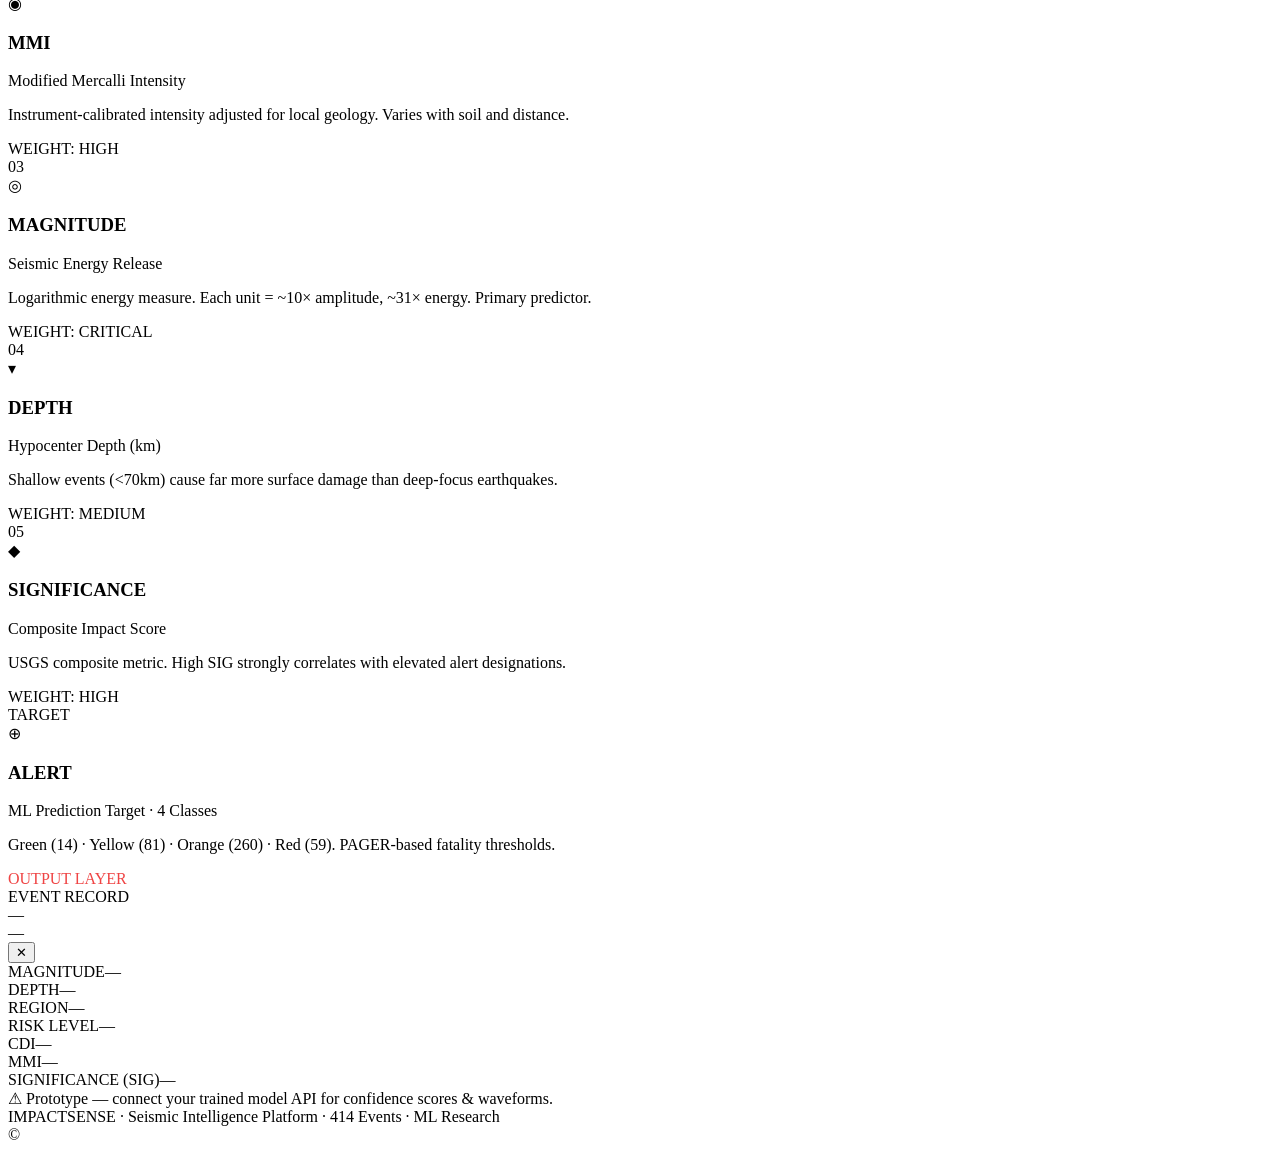
==== commit b39bbe22: "Update index.html" ====
--- a/index.html
+++ b/index.html
@@ -7,7 +7,7 @@
   <link rel="preconnect" href="https://fonts.googleapis.com"/>
   <link rel="preconnect" href="https://fonts.gstatic.com" crossorigin/>
   <link href="https://fonts.googleapis.com/css2?family=Rajdhani:wght@400;500;600;700&family=JetBrains+Mono:wght@300;400;500&family=Outfit:wght@300;400;500;600;700;800&display=swap" rel="stylesheet"/>
-  <link rel="stylesheet" href="shared.css"/>
+  <link rel="stylesheet" href="styles.css"/>
 </head>
 <body>
   <div class="scanlines" aria-hidden="true"></div>
@@ -389,7 +389,7 @@
        window.IMPACTSENSE_API_URL = "https://impactsense-api.onrender.com";
   ════════════════════════════════════════════════ -->
   <script>
-    window.IMPACTSENSE_API_URL = ""; // ← paste your Render URL here
+    window.IMPACTSENSE_API_URL = "https://impactsense-api.onrender.com"; // ← paste your Render URL here
   </script>
   <style>
     .api-status{display:flex;align-items:center;gap:.45rem;margin-bottom:.7rem;
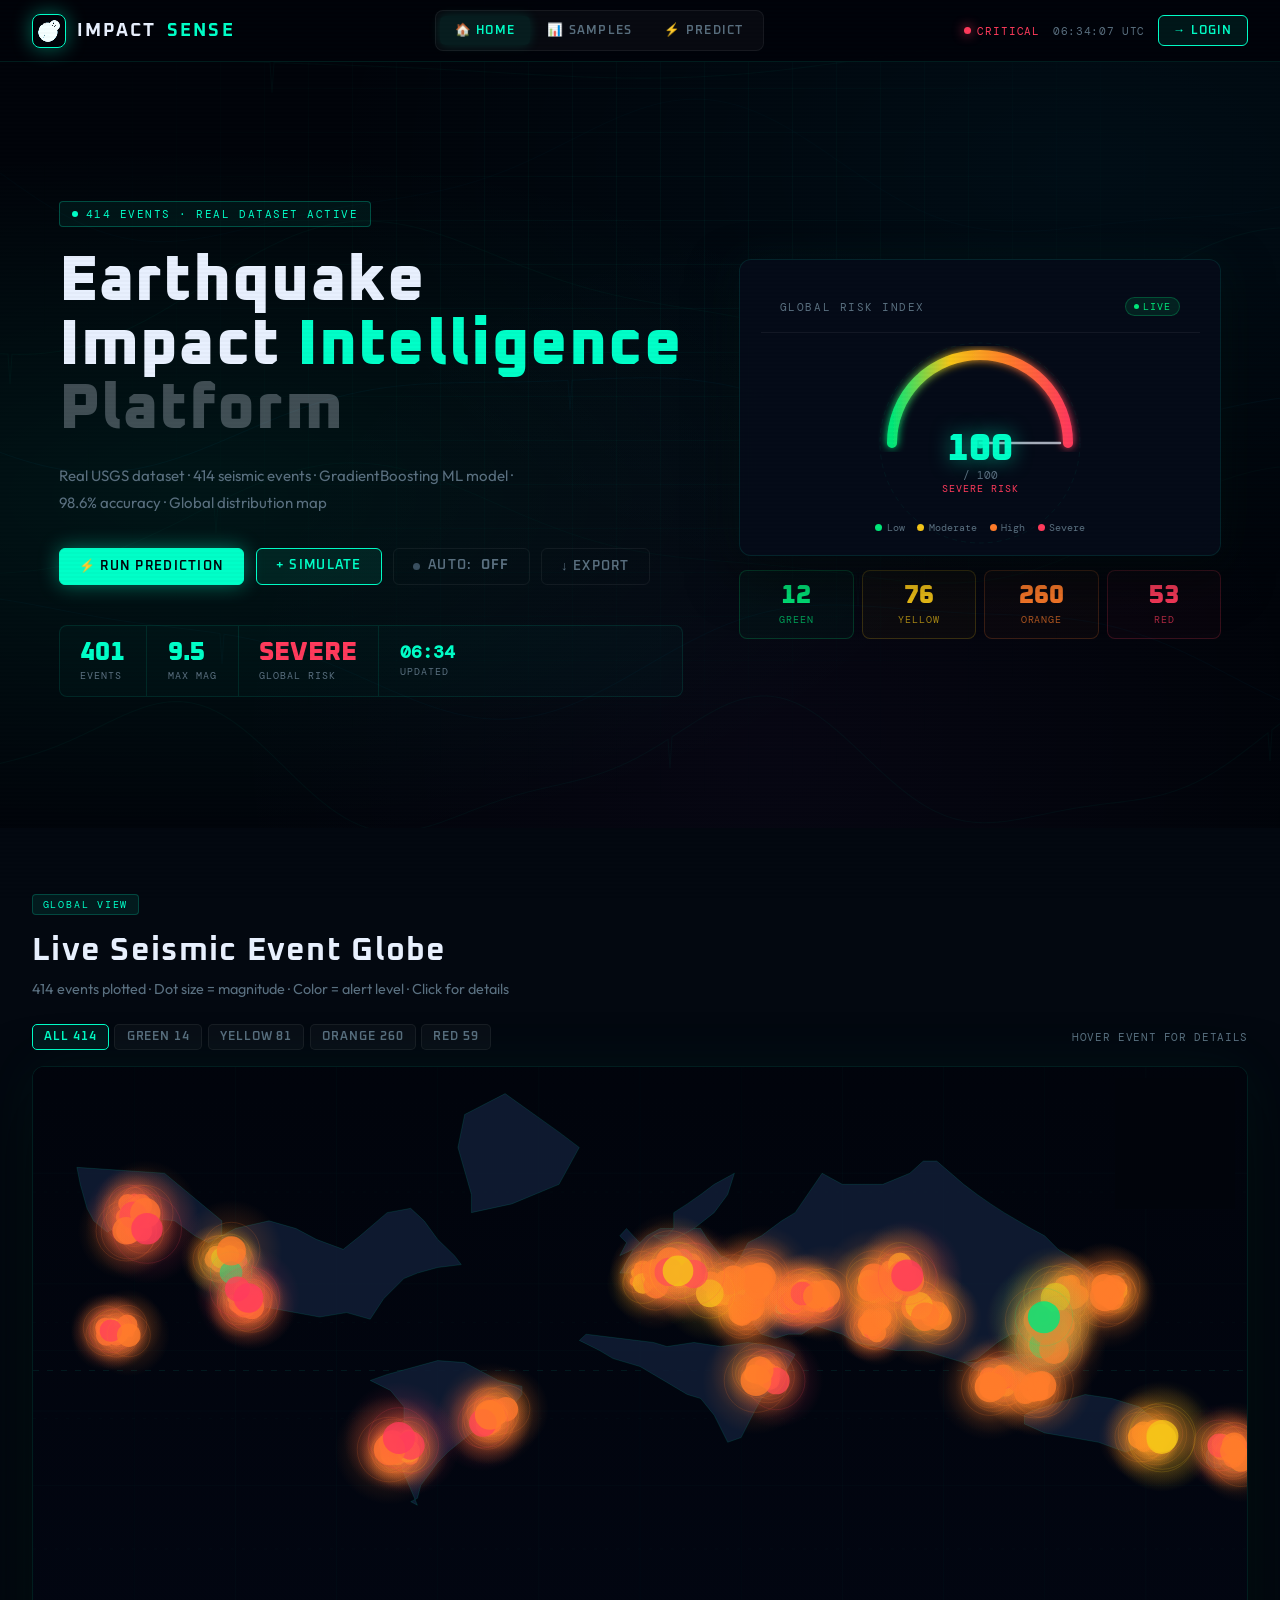
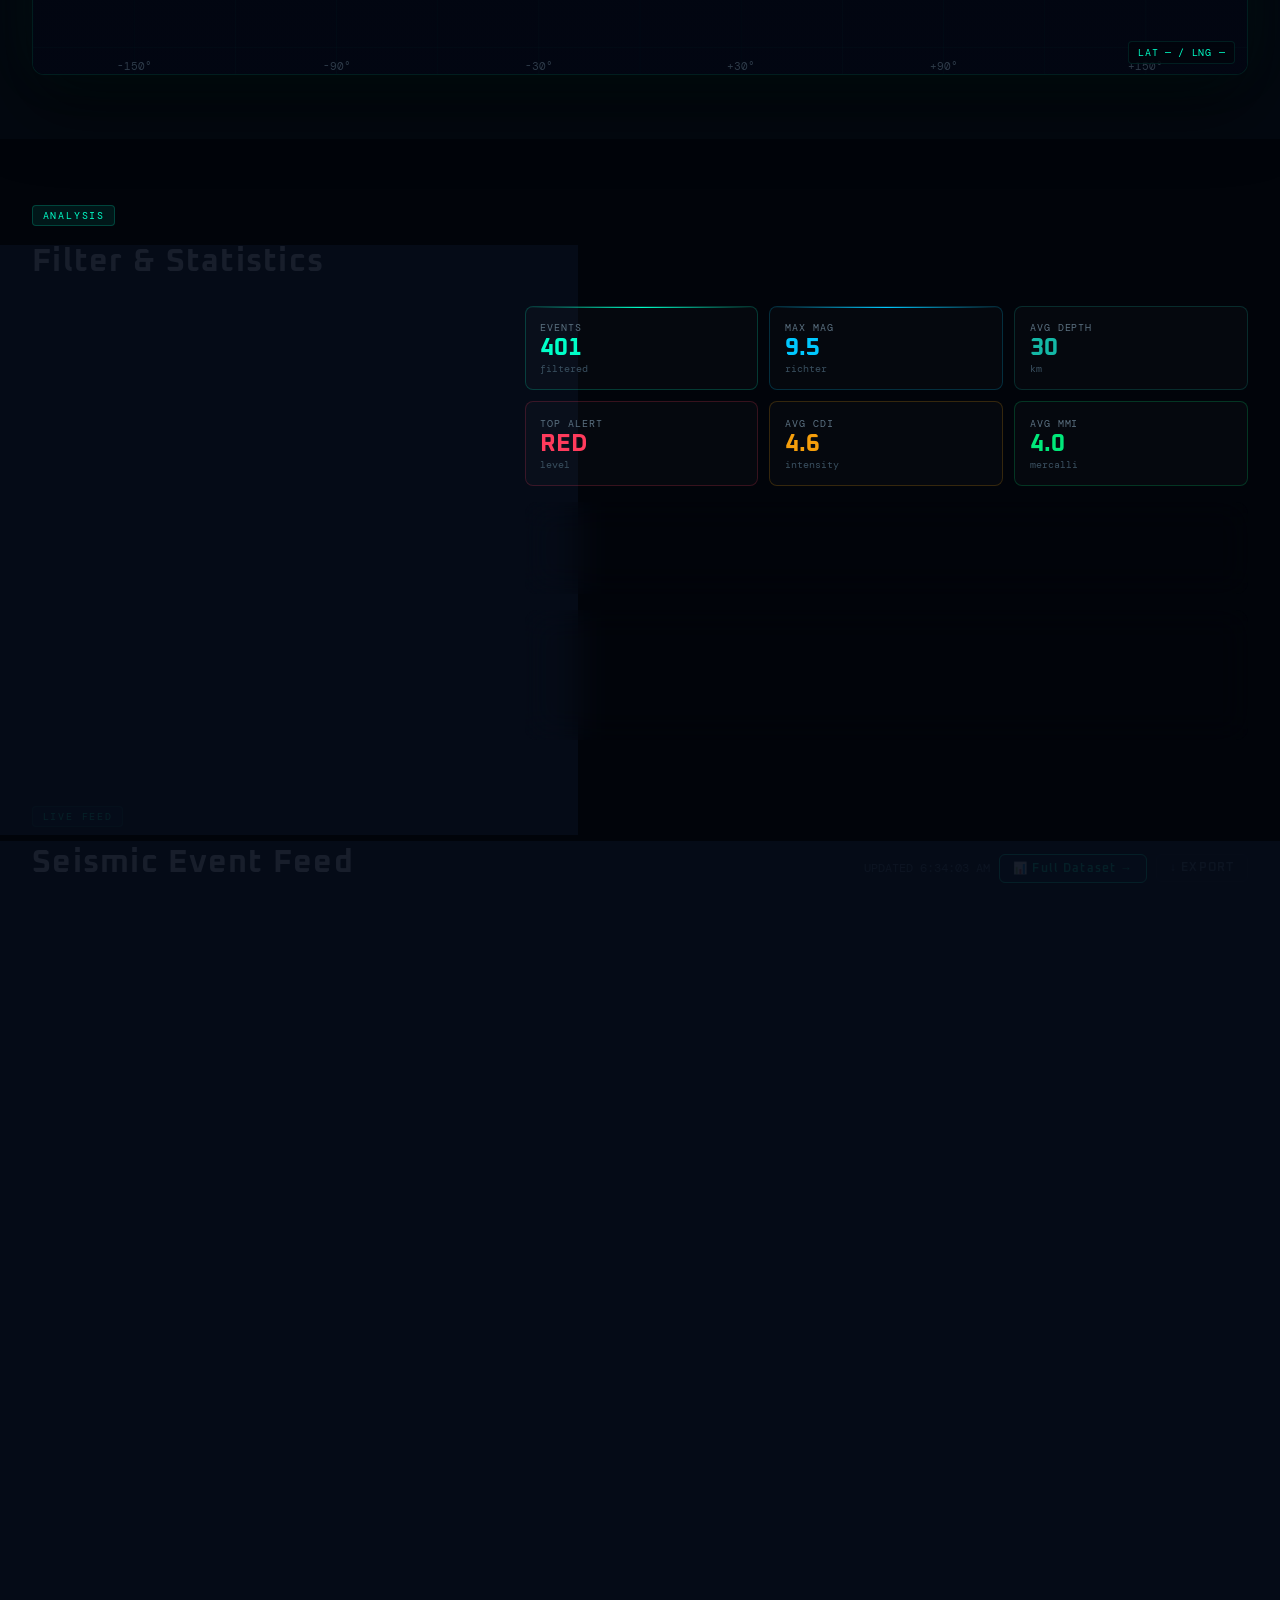
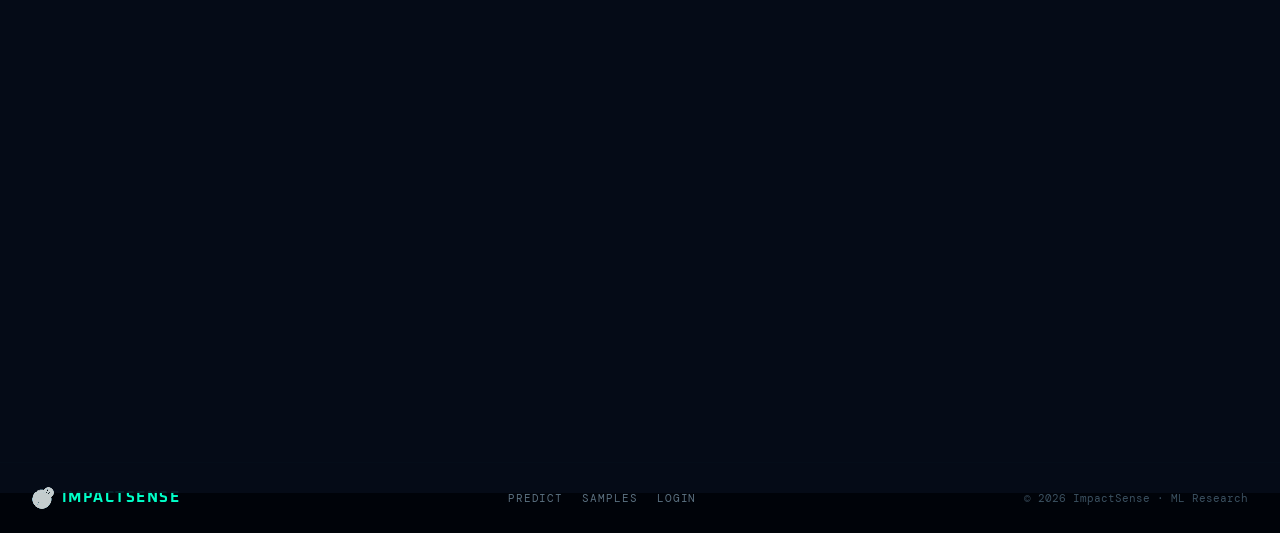
==== commit 9b5ab985: "Add files via upload" ====
--- a/index.html
+++ b/index.html
@@ -6,403 +6,456 @@
   <meta name="viewport" content="width=device-width,initial-scale=1"/>
   <link rel="preconnect" href="https://fonts.googleapis.com"/>
   <link rel="preconnect" href="https://fonts.gstatic.com" crossorigin/>
-  <link href="https://fonts.googleapis.com/css2?family=Rajdhani:wght@400;500;600;700&family=JetBrains+Mono:wght@300;400;500&family=Outfit:wght@300;400;500;600;700;800&display=swap" rel="stylesheet"/>
-  <link rel="stylesheet" href="styles.css"/>
+  <link href="https://fonts.googleapis.com/css2?family=Oxanium:wght@300;400;500;600;700;800&family=DM+Mono:wght@300;400;500&family=Outfit:wght@300;400;500;600&display=swap" rel="stylesheet"/>
+  <link rel="stylesheet" href="shared.css"/>
+  <style>
+    /* ── HERO ── */
+    .hero{min-height:92vh;display:flex;flex-direction:column;position:relative;overflow:hidden;padding-top:62px}
+    .hero-bg{position:absolute;inset:0;z-index:0;
+      background:radial-gradient(ellipse at 15% 60%,rgba(0,255,200,.07) 0%,transparent 50%),
+                 radial-gradient(ellipse at 85% 20%,rgba(0,200,255,.05) 0%,transparent 50%),
+                 radial-gradient(ellipse at 60% 90%,rgba(168,85,247,.04) 0%,transparent 50%)}
+    #waveCanvas{position:absolute;inset:0;width:100%;height:100%;opacity:.35;pointer-events:none}
+    .hero-content{position:relative;z-index:2;display:grid;grid-template-columns:1.1fr .85fr;gap:3.5rem;align-items:center;flex:1;padding:3.5rem 0 3rem}
+    .hero-pill{display:inline-flex;align-items:center;gap:.5rem;font-family:var(--fm);font-size:.68rem;letter-spacing:.14em;color:var(--neon);border:1px solid rgba(0,255,200,.25);background:rgba(0,255,200,.06);padding:.3rem .75rem;border-radius:4px;margin-bottom:1.4rem}
+    .hp-dot{width:6px;height:6px;border-radius:50%;background:var(--neon);animation:blink 1.2s ease infinite}
+    .hero-h1{font-family:var(--fd);font-weight:800;font-size:clamp(2.8rem,5vw,5rem);letter-spacing:.02em;line-height:1.0;margin-bottom:1.3rem}
+    .hero-h1 em{font-style:normal;color:var(--neon)}
+    .hero-h1 .h1-dim{color:rgba(232,240,254,.28)}
+    .hero-p{color:var(--muted);font-size:.94rem;line-height:1.8;max-width:30rem;margin-bottom:2rem}
+    .hero-btns{display:flex;gap:.7rem;flex-wrap:wrap;margin-bottom:2.5rem}
+    .hero-kpis{display:flex;align-items:center;border:1px solid var(--border);border-radius:8px;overflow:hidden;background:rgba(0,255,200,.025)}
+    .hkpi{padding:.9rem 1.3rem;display:flex;flex-direction:column;gap:.18rem}
+    .hkpi-div{width:1px;align-self:stretch;background:var(--border)}
+    .hkpi-val{font-family:var(--fd);font-size:1.6rem;font-weight:800;line-height:1;color:var(--neon)}
+    .hkpi-lbl{font-family:var(--fm);font-size:.6rem;color:var(--muted);letter-spacing:.1em}
+
+    /* ── GAUGE ── */
+    .gauge-card{padding:1.3rem;margin-bottom:.9rem}
+    .gauge-body{position:relative;display:flex;justify-content:center}
+    .gauge-svg{width:100%;max-width:220px;overflow:visible}
+    .g-trk{stroke:rgba(255,255,255,.06);fill:none}
+    .g-fill{fill:none;transition:stroke-dashoffset .8s cubic-bezier(.4,0,.2,1)}
+    .g-needle{transition:transform .8s cubic-bezier(.4,0,.2,1);transform-origin:110px 110px;stroke:rgba(232,240,254,.7);stroke-width:2.5px;stroke-linecap:round}
+    .gauge-center{position:absolute;bottom:10%;left:50%;transform:translateX(-50%);display:flex;flex-direction:column;align-items:center}
+    .g-num{font-family:var(--fd);font-size:2.4rem;font-weight:800;color:var(--neon);text-shadow:0 0 20px rgba(0,255,200,.5);line-height:1}
+    .g-of{font-family:var(--fm);font-size:.68rem;color:var(--muted)}
+    .g-lbl{font-family:var(--fm);font-size:.62rem;letter-spacing:.1em;color:var(--neon)}
+    .g-key{display:flex;justify-content:center;gap:.8rem;font-family:var(--fm);font-size:.63rem;color:var(--muted);margin-top:.5rem}
+    .g-key span{display:flex;align-items:center;gap:.28rem}
+    .g-key i{width:7px;height:7px;border-radius:50%;display:inline-block}
+    .alert-chips{display:grid;grid-template-columns:repeat(4,1fr);gap:.5rem}
+    .ac{border-radius:8px;border:1px solid;padding:.75rem .5rem;display:flex;flex-direction:column;align-items:center;gap:.25rem}
+    .ac-count{font-family:var(--fd);font-size:1.6rem;font-weight:800;line-height:1}
+    .ac-lbl{font-family:var(--fm);font-size:.6rem;letter-spacing:.1em}
+
+    /* ── MAP ── */
+    .map-section{padding:4rem 0;background:var(--deep)}
+    .map-controls{display:flex;justify-content:space-between;align-items:center;gap:1rem;flex-wrap:wrap;margin-bottom:1rem}
+    .mc-filters{display:flex;gap:.35rem;flex-wrap:wrap}
+    .mcf{font-family:var(--fd);font-size:.72rem;font-weight:600;letter-spacing:.08em;padding:.3rem .7rem;border-radius:5px;border:1px solid var(--border2);background:rgba(255,255,255,.03);color:var(--muted);cursor:pointer;transition:all .2s}
+    .mcf.active{border-color:var(--neon);color:var(--neon);background:rgba(0,255,200,.07)}
+    .mcf.g.active{border-color:var(--green);color:var(--green);background:rgba(0,232,122,.07)}
+    .mcf.y.active{border-color:var(--yellow);color:var(--yellow)}
+    .mcf.o.active{border-color:var(--orange);color:var(--orange)}
+    .mcf.r.active{border-color:var(--red);color:var(--red)}
+    .map-frame{position:relative;border:1px solid var(--border);border-radius:12px;overflow:hidden;background:rgba(2,5,12,.97);box-shadow:0 0 60px rgba(0,255,200,.05),0 30px 70px rgba(0,0,0,.6)}
+    #worldMap{display:block;width:100%;height:auto;cursor:crosshair}
+    .map-tooltip{position:absolute;display:none;z-index:20;pointer-events:none;background:rgba(3,8,16,.96);border:1px solid var(--border);border-radius:8px;padding:.7rem .9rem;min-width:175px;box-shadow:0 8px 30px rgba(0,0,0,.7)}
+    .map-tooltip.show{display:block}
+    .tt-title{font-weight:600;font-size:.84rem;margin-bottom:.45rem}
+    .tt-row{display:grid;grid-template-columns:auto 1fr;gap:.2rem .5rem;font-family:var(--fm);font-size:.7rem}
+    .tt-k{color:var(--muted)}.tt-v{color:var(--text);font-weight:500}
+    .map-legend{position:absolute;top:12px;right:12px;z-index:5;background:rgba(2,5,12,.88);border:1px solid var(--border);border-radius:8px;padding:.6rem .8rem;font-size:.7rem;display:flex;flex-direction:column;gap:.28rem;backdrop-filter:blur(8px)}
+    .ml-item{display:flex;align-items:center;gap:.35rem;font-family:var(--fm);font-size:.66rem;color:var(--muted)}
+    .mld{width:9px;height:9px;border-radius:50%}
+    .map-coords{position:absolute;bottom:10px;right:12px;font-family:var(--fm);font-size:.62rem;color:var(--neon);background:rgba(2,5,12,.85);border:1px solid var(--border);padding:.25rem .55rem;border-radius:4px;z-index:5;letter-spacing:.07em}
+
+    /* ── ANALYSIS ── */
+    .analysis-section{padding:4rem 0}
+    .analysis-grid{display:grid;grid-template-columns:.65fr 1fr;gap:1.4rem}
+    .filter-panel{padding:1.3rem}
+    .filter-label{font-family:var(--fm);font-size:.68rem;letter-spacing:.14em;color:var(--muted);display:flex;align-items:center;gap:.5rem;margin-bottom:1rem}
+    .filter-label::before{content:'';width:3px;height:14px;background:var(--neon);border-radius:2px}
+    .filter-fields{display:flex;flex-direction:column;gap:.75rem;margin-bottom:1rem}
+    .ff-2col{display:grid;grid-template-columns:1fr 1fr;gap:.6rem}
+    .apply-btn-main{width:100%;padding:.66rem;font-family:var(--fd);font-weight:700;font-size:.82rem;letter-spacing:.14em;border-radius:5px;border:1px solid var(--neon);background:rgba(0,255,200,.1);color:var(--neon);cursor:pointer;transition:all .2s}
+    .apply-btn-main:hover{background:rgba(0,255,200,.2);box-shadow:var(--glow-neon)}
+    .stats-col{display:flex;flex-direction:column;gap:1rem}
+    .stats-cards{display:grid;grid-template-columns:repeat(3,1fr);gap:.7rem}
+    .sc{border-radius:8px;padding:.9rem;border:1px solid var(--border2);background:rgba(255,255,255,.02);display:flex;flex-direction:column;gap:.12rem;position:relative;overflow:hidden;transition:transform .2s}
+    .sc:hover{transform:translateY(-2px)}
+    .sc::before{content:'';position:absolute;top:0;left:0;right:0;height:1px}
+    .sc.c1{border-color:rgba(0,255,200,.2)}.sc.c1::before{background:linear-gradient(90deg,transparent,var(--neon),transparent)}.sc.c1 .sv{color:var(--neon)}
+    .sc.c2{border-color:rgba(0,200,255,.2)}.sc.c2::before{background:linear-gradient(90deg,transparent,var(--neon2),transparent)}.sc.c2 .sv{color:var(--neon2)}
+    .sc.c3{border-color:rgba(20,184,166,.2)}.sc.c3 .sv{color:#14b8a6}
+    .sc.c4{border-color:rgba(255,59,92,.2)}.sc.c4 .sv{color:var(--red)}
+    .sc.c5{border-color:rgba(245,158,11,.2)}.sc.c5 .sv{color:#f59e0b}
+    .sc.c6{border-color:rgba(0,232,122,.2)}.sc.c6 .sv{color:var(--green)}
+    .sl{font-family:var(--fm);font-size:.6rem;color:var(--muted);letter-spacing:.1em}
+    .sv{font-family:var(--fd);font-size:1.5rem;font-weight:700;line-height:1}
+    .su{font-family:var(--fm);font-size:.6rem;color:var(--muted2)}
+    .rbar-section{padding:1.2rem}
+    .rbar-hdr{display:flex;justify-content:space-between;align-items:center;font-family:var(--fm);font-size:.65rem;color:var(--muted);letter-spacing:.1em;margin-bottom:.6rem}
+    .rbar-pct{color:var(--neon)}
+    .rbar-track{height:10px;background:rgba(255,255,255,.05);border-radius:999px;overflow:hidden;border:1px solid var(--border2);margin-bottom:.4rem}
+    .rbar-fill{height:100%;border-radius:999px;width:0%;background:linear-gradient(to right,var(--green) 0%,var(--yellow) 40%,var(--orange) 70%,var(--red) 100%);transition:width .7s cubic-bezier(.4,0,.2,1)}
+    .rbar-scale{display:flex;justify-content:space-between;font-family:var(--fm);font-size:.6rem;color:var(--muted2);letter-spacing:.06em}
+    .histo-section{padding:1.2rem}
+    .histo{display:flex;gap:.25rem;align-items:flex-end;height:65px}
+    .hb-wrap{flex:1;display:flex;flex-direction:column;align-items:center;gap:.18rem}
+    .hb{width:100%;border-radius:3px 3px 0 0;background:linear-gradient(180deg,var(--neon),rgba(0,255,200,.25));min-height:3px;transition:height .5s}
+    .hb-lbl{font-family:var(--fm);font-size:.52rem;color:var(--muted2)}
+
+    /* ── EVENTS ── */
+    .events-section{padding:0 0 4rem}
+    .etable-head{display:grid;grid-template-columns:2.5rem 2fr .6fr .65fr .55fr .55fr .7fr .75fr;gap:.4rem;padding:.55rem 1rem;font-family:var(--fm);font-size:.62rem;color:var(--muted);letter-spacing:.1em;border-bottom:1px solid var(--border)}
+    .e-row{display:grid;grid-template-columns:2.5rem 2fr .6fr .65fr .55fr .55fr .7fr .75fr;gap:.4rem;align-items:center;padding:.65rem 1rem;border:1px solid var(--border2);border-radius:6px;background:rgba(6,13,26,.8);cursor:pointer;transition:all .14s;position:relative;overflow:hidden}
+    .e-row::before{content:'';position:absolute;left:0;top:0;bottom:0;width:2px;background:transparent;transition:background .14s}
+    .e-row:hover{border-color:rgba(0,255,200,.3);background:rgba(0,255,200,.04);transform:translateX(3px)}
+    .e-row:hover::before{background:var(--neon)}
+    .e-id{font-family:var(--fm);font-size:.68rem;color:var(--muted2)}
+    .e-loc{font-size:.84rem;font-weight:500;white-space:nowrap;overflow:hidden;text-overflow:ellipsis}
+    .e-mag{font-family:var(--fd);font-size:.92rem;font-weight:700}
+    .e-cell{font-family:var(--fm);font-size:.75rem;color:var(--muted)}
+    .events-body{display:flex;flex-direction:column;gap:.28rem}
+    .pg-wrap{display:flex;gap:.3rem;justify-content:center;padding:1.2rem 0;flex-wrap:wrap}
+    .pg{font-family:var(--fm);font-size:.68rem;padding:.3rem .65rem;border-radius:4px;border:1px solid var(--border2);background:rgba(255,255,255,.03);color:var(--muted);cursor:pointer;transition:all .14s}
+    .pg.active,.pg:hover{border-color:var(--neon);color:var(--neon);background:rgba(0,255,200,.07)}
+
+    /* ── MODAL ── */
+    .modal{position:fixed;inset:0;display:none;z-index:500}
+    .modal.open{display:block}
+    .modal-bg{position:absolute;inset:0;background:rgba(0,0,0,.75);backdrop-filter:blur(6px)}
+    .modal-box{position:relative;width:min(680px,calc(100% - 2rem));margin:8vh auto;background:rgba(4,9,20,.98);border:1px solid var(--border);border-radius:14px;box-shadow:0 0 60px rgba(0,255,200,.1),0 30px 80px rgba(0,0,0,.8);overflow:hidden;animation:mIn .2s ease both}
+    @keyframes mIn{from{opacity:0;transform:scale(.96) translateY(8px)}}
+    .modal-top{display:flex;justify-content:space-between;align-items:flex-start;padding:1.1rem 1.3rem;border-bottom:1px solid var(--border);gap:1rem}
+    .modal-eye{font-family:var(--fm);font-size:.62rem;color:var(--neon);letter-spacing:.14em;display:block;margin-bottom:.25rem}
+    .modal-ttl{font-family:var(--fd);font-size:1.15rem;font-weight:700;letter-spacing:.04em}
+    .modal-sub{font-family:var(--fm);font-size:.7rem;color:var(--muted);margin-top:.18rem}
+    .modal-close{background:rgba(255,255,255,.04);border:1px solid var(--border2);color:var(--muted);width:30px;height:30px;border-radius:5px;cursor:pointer;font-size:.82rem;flex-shrink:0;transition:all .15s}
+    .modal-close:hover{border-color:var(--red);color:var(--red)}
+    .modal-body{padding:1.2rem 1.3rem}
+    .modal-grid{display:grid;grid-template-columns:repeat(3,1fr);gap:.6rem;margin-bottom:.9rem}
+    .mg-cell{background:rgba(255,255,255,.025);border:1px solid var(--border2);border-radius:6px;padding:.75rem .85rem}
+    .mg-cell.wide{grid-column:span 2}
+    .mg-lbl{font-family:var(--fm);font-size:.6rem;color:var(--muted);letter-spacing:.1em;display:block;margin-bottom:.2rem}
+    .mg-val{font-family:var(--fd);font-size:1.1rem;font-weight:700}
+    .modal-note{font-family:var(--fm);font-size:.72rem;color:var(--muted);background:rgba(245,158,11,.05);border:1px solid rgba(245,158,11,.2);border-radius:6px;padding:.65rem .9rem}
+
+    /* Responsive */
+    @media(max-width:1100px){.hero-content{grid-template-columns:1fr}.hero-right{display:grid;grid-template-columns:1fr 1fr;gap:.9rem}.analysis-grid{grid-template-columns:1fr}}
+    @media(max-width:780px){.etable-head,.e-row{grid-template-columns:2fr .6fr .75fr}.etable-head span:nth-child(n+4),.e-row *:nth-child(n+4){display:none}.stats-cards{grid-template-columns:repeat(2,1fr)}.modal-grid{grid-template-columns:repeat(2,1fr)}.mg-cell.wide{grid-column:span 2}}
+  </style>
 </head>
 <body>
-  <div class="scanlines" aria-hidden="true"></div>
 
   <!-- NAVBAR -->
   <header class="navbar">
-    <div class="nav-wrap">
-      <div class="nav-brand">
-        <svg class="brand-svg" width="30" height="30" viewBox="0 0 30 30" fill="none">
-          <circle cx="15" cy="15" r="13" stroke="url(#bs1)" stroke-width="1.2"/>
-          <circle cx="15" cy="15" r="7.5" stroke="url(#bs1)" stroke-width="0.7" stroke-dasharray="2.5 2"/>
-          <circle cx="15" cy="15" r="3" fill="url(#bs1)"/>
-          <path d="M3 15 Q8 9 15 13 Q22 17 27 11" stroke="url(#bs2)" stroke-width="1.3" fill="none" stroke-linecap="round"/>
-          <defs>
-            <linearGradient id="bs1" x1="0" y1="0" x2="30" y2="30" gradientUnits="userSpaceOnUse">
-              <stop offset="0%" stop-color="#00d4ff"/><stop offset="100%" stop-color="#a855f7"/>
-            </linearGradient>
-            <linearGradient id="bs2" x1="0" y1="0" x2="30" y2="30" gradientUnits="userSpaceOnUse">
-              <stop offset="0%" stop-color="#00d4ff" stop-opacity=".8"/><stop offset="100%" stop-color="#a855f7" stop-opacity=".8"/>
-            </linearGradient>
-          </defs>
-        </svg>
-        <div>
-          <div class="brand-name">IMPACT<span class="bc">SENSE</span></div>
-          <div class="brand-sub mono">SEISMIC INTELLIGENCE · 414 EVENTS LOADED</div>
-        </div>
-      </div>
+    <div class="nav-inner">
+      <a href="index.html" class="nav-logo">
+        <div class="nav-logo-icon">
+          <img src="earthquake.png" alt="logo" style="width:22px;height:22px;object-fit:contain;filter:brightness(10) sepia(1) hue-rotate(150deg)"/>
+        </div>
+        IMPACT<span>SENSE</span>
+      </a>
       <nav class="nav-links">
-        <a href="#hero" class="nl active">Overview</a>
-        <a href="#globe" class="nl">Globe</a>
-        <a href="#analysis" class="nl">Analysis</a>
-        <a href="#events" class="nl">Events</a>
-        <a href="#dataset" class="nl">Dataset</a>
+        <a href="index.html" class="nav-link active">🏠 HOME</a>
+        <a href="samples.html" class="nav-link">📊 SAMPLES</a>
+        <a href="predict.html" class="nav-link">⚡ PREDICT</a>
       </nav>
-      <div class="nav-end">
-        <span class="sys-indicator">
-          <span class="sys-dot" id="sysDot"></span>
-          <span class="sys-lbl mono" id="sysLbl">NOMINAL</span>
-        </span>
-        <span class="utc mono" id="utcClock">00:00:00 UTC</span>
+      <div class="nav-right">
+        <div class="nav-status">
+          <span class="ns-dot" id="sysDot"></span>
+          <span style="font-family:var(--fm);font-size:.68rem;letter-spacing:.08em" id="sysLbl">NOMINAL</span>
+        </div>
+        <span style="font-family:var(--fm);font-size:.7rem;color:var(--muted);letter-spacing:.06em" id="utcClock">00:00:00 UTC</span>
+        <a href="login.html" class="btn btn-neon" style="padding:.4rem .9rem;font-size:.75rem">→ LOGIN</a>
       </div>
     </div>
   </header>
 
-  <!-- HERO -->
-  <section class="hero" id="hero">
-    <canvas id="waveCanvas" aria-hidden="true"></canvas>
-    <div class="hero-grid-bg" aria-hidden="true"></div>
-    <div class="hero-wrap">
-      <div class="hero-left">
-        <div class="hero-pill mono"><span class="hp-dot"></span>414 EVENTS · REAL DATASET ACTIVE</div>
-        <h1 class="hero-h1">
-          <span class="h1a">Earthquake</span>
-          <span class="h1b">Impact<em> Intelligence</em></span>
-          <span class="h1c">Platform</span>
-        </h1>
-        <p class="hero-p">Real dataset · 414 seismic events · ML alert classification · Global distribution map · Live filtering</p>
-        <div class="hero-btns">
-          <button class="hbtn primary" id="btnSimulate"><span>⚡</span> SIMULATE EVENT</button>
-          <button class="hbtn ghost" id="btnToggleAuto" aria-pressed="false">
-            <span class="auto-dot" id="autoDot"></span> AUTO: <b id="autoLbl">OFF</b>
-          </button>
-          <button class="hbtn outline" id="btnExport">↓ EXPORT</button>
-        </div>
-        <div class="hero-kpis">
-          <div class="kpi"><span class="kv" id="hTotal">414</span><span class="kl mono">TOTAL EVENTS</span></div>
-          <span class="kdiv"></span>
-          <div class="kpi"><span class="kv" id="hMaxMag">—</span><span class="kl mono">MAX MAGNITUDE</span></div>
-          <span class="kdiv"></span>
-          <div class="kpi"><span class="kv" id="hRisk">—</span><span class="kl mono">GLOBAL RISK</span></div>
-          <span class="kdiv"></span>
-          <div class="kpi"><span class="kv mono" id="hTime">—</span><span class="kl mono">LAST UPDATE</span></div>
-        </div>
-      </div>
-      <div class="hero-right">
-        <!-- Ring gauge -->
-        <div class="gauge-card">
-          <div class="gc-top">
-            <span class="gc-ttl mono">GLOBAL RISK INDEX</span>
-            <span class="live-badge"><span class="lb-dot"></span>LIVE</span>
-          </div>
-          <div class="gauge-body">
-            <svg class="gauge-svg" viewBox="0 0 220 180" aria-hidden="true">
-              <defs>
-                <linearGradient id="gg" x1="0%" y1="0%" x2="100%" y2="0%">
-                  <stop offset="0%" stop-color="#22c55e"/>
-                  <stop offset="33%" stop-color="#facc15"/>
-                  <stop offset="66%" stop-color="#fb923c"/>
-                  <stop offset="100%" stop-color="#ef4444"/>
-                </linearGradient>
-                <filter id="gf"><feGaussianBlur stdDeviation="4" result="b"/><feMerge><feMergeNode in="b"/><feMergeNode in="SourceGraphic"/></feMerge></filter>
-              </defs>
-              <!-- decorative outer -->
-              <circle cx="110" cy="110" r="100" stroke="rgba(0,212,255,0.05)" stroke-width="1" fill="none" stroke-dasharray="5 4"/>
-              <!-- track -->
-              <path class="g-trk" d="M 22 110 A 88 88 0 0 1 198 110" stroke-width="10" fill="none" stroke-linecap="round"/>
-              <!-- fill -->
-              <path class="g-fill" id="gaugeFill" d="M 22 110 A 88 88 0 0 1 198 110" stroke-width="10" fill="none" stroke-linecap="round" stroke-dasharray="276" stroke-dashoffset="276" filter="url(#gf)"/>
-              <!-- needle -->
-              <line id="gaugeNeedle" class="g-needle" x1="110" y1="110" x2="110" y2="30" stroke-linecap="round" stroke-width="2.5"/>
-              <circle cx="110" cy="110" r="5.5" fill="#00d4ff" opacity=".9"/>
-            </svg>
-            <div class="gauge-center">
-              <span class="g-num" id="riskIndex">0</span>
-              <span class="g-of mono">/100</span>
-              <span class="g-lbl mono" id="riskLabel">—</span>
-            </div>
-          </div>
-          <div class="g-key">
-            <span><i style="background:#22c55e"></i>Low</span>
-            <span><i style="background:#facc15"></i>Mod</span>
-            <span><i style="background:#fb923c"></i>High</span>
-            <span><i style="background:#ef4444"></i>Severe</span>
-          </div>
-        </div>
-        <!-- Alert chips -->
-        <div class="alert-chips" id="alertChips"></div>
-      </div>
-    </div>
-  </section>
-
-  <!-- GLOBE SECTION -->
-  <section class="section" id="globe">
-    <div class="sec-wrap">
-      <div class="sec-head">
-        <div class="sh-top"><span class="stag mono">GLOBAL VIEW</span><span class="sdash">—</span><span class="ssub mono">414 EVENTS MAPPED</span></div>
-        <h2 class="sh-title">Live Seismic Event Map</h2>
-        <p class="sh-desc">All 414 events from the ML dataset plotted on a real world map. Dot size = magnitude. Color = alert level.</p>
-      </div>
-
-      <!-- Map controls -->
-      <div class="map-controls">
-        <div class="mc-left">
-          <button class="mc-btn active" data-filter="all">ALL <span id="mcAll">414</span></button>
-          <button class="mc-btn green" data-filter="green">GREEN <span id="mcGreen">0</span></button>
-          <button class="mc-btn yellow" data-filter="yellow">YELLOW <span id="mcYellow">0</span></button>
-          <button class="mc-btn orange" data-filter="orange">ORANGE <span id="mcOrange">0</span></button>
-          <button class="mc-btn red" data-filter="red">RED <span id="mcRed">0</span></button>
-        </div>
-        <div class="mc-right">
-          <span class="mc-info mono" id="mapInfo">HOVER EVENT FOR DETAILS</span>
-        </div>
-      </div>
-
-      <!-- World map canvas -->
-      <div class="map-frame" id="mapFrame">
-        <div class="mf-corner tl"></div><div class="mf-corner tr"></div>
-        <div class="mf-corner bl"></div><div class="mf-corner br"></div>
-        <canvas id="worldMap" aria-label="World seismic event map"></canvas>
-        <!-- Tooltip -->
-        <div class="map-tooltip" id="mapTooltip">
-          <div class="tt-loc" id="ttLoc">—</div>
-          <div class="tt-grid">
-            <span class="tt-lbl">MAG</span><span class="tt-val" id="ttMag">—</span>
-            <span class="tt-lbl">DEPTH</span><span class="tt-val" id="ttDepth">—</span>
-            <span class="tt-lbl">ALERT</span><span class="tt-val" id="ttAlert">—</span>
-            <span class="tt-lbl">SIG</span><span class="tt-val" id="ttSig">—</span>
-          </div>
-        </div>
-        <div class="map-legend">
-          <div class="ml-row"><span class="ml-title mono">ALERT LEVEL</span></div>
-          <div class="ml-row"><span class="mld" style="background:#22c55e"></span><span>Green (Low)</span></div>
-          <div class="ml-row"><span class="mld" style="background:#facc15"></span><span>Yellow</span></div>
-          <div class="ml-row"><span class="mld" style="background:#fb923c"></span><span>Orange</span></div>
-          <div class="ml-row"><span class="mld" style="background:#ef4444"></span><span>Red (High)</span></div>
-          <div class="ml-row mt"><span class="ml-title mono">SIZE = MAGNITUDE</span></div>
-        </div>
-        <div class="map-coords mono" id="mapCoords">LAT — / LNG —</div>
-      </div>
-    </div>
-  </section>
-
-  <!-- ANALYSIS -->
-  <section class="section section-dark" id="analysis">
-    <div class="sec-wrap">
-      <div class="sec-head">
-        <div class="sh-top"><span class="stag mono">ANALYSIS</span><span class="sdash">—</span><span class="ssub mono">FILTER & STATISTICS</span></div>
-        <h2 class="sh-title">Event Analysis</h2>
-      </div>
-      <div class="analysis-layout">
-        <!-- Filters panel -->
-        <div class="glass-panel">
-          <div class="ph"><span class="phi">⚙</span><span class="pht mono">FILTER CONTROLS</span></div>
-          <div class="filter-grid">
-            <div class="ff full">
-              <label class="fl mono">LOCATION SEARCH</label>
-              <div class="fi-w"><span class="fi-pre mono">›</span><input id="search" class="fi" type="text" placeholder="Japan, Chile, India…"/></div>
-            </div>
-            <div class="ff">
-              <label class="fl mono">ALERT LEVEL</label>
-              <select id="alert" class="fi">
-                <option value="all">ALL</option>
-                <option value="green">🟢 GREEN</option>
-                <option value="yellow">🟡 YELLOW</option>
-                <option value="orange">🟠 ORANGE</option>
-                <option value="red">🔴 RED</option>
-              </select>
-            </div>
-            <div class="ff">
-              <label class="fl mono">REGION</label>
-              <select id="region" class="fi">
-                <option value="all">ALL REGIONS</option>
-                <option value="asia">ASIA / PACIFIC</option>
-                <option value="europe">EUROPE</option>
-                <option value="america">AMERICAS</option>
-                <option value="africa">AFRICA</option>
-              </select>
-            </div>
-            <div class="ff">
-              <label class="fl mono">MIN MAGNITUDE</label>
-              <input type="number" id="minMag" class="fi" min="0" max="10" step="0.1" value="0"/>
-            </div>
-            <div class="ff">
-              <label class="fl mono">MIN SIG</label>
-              <input type="number" id="minSig" class="fi" min="0" step="1" value="0"/>
-            </div>
-            <div class="ff full">
-              <label class="fl mono">SORT ORDER</label>
-              <select id="sortBy" class="fi">
-                <option value="timeDesc">NEWEST FIRST</option>
-                <option value="magDesc">MAGNITUDE ↓</option>
-                <option value="magAsc">MAGNITUDE ↑</option>
-                <option value="depthAsc">DEPTH SHALLOW→DEEP</option>
-                <option value="sigDesc">SIGNIFICANCE ↓</option>
-              </select>
-            </div>
-          </div>
-          <button class="apply-btn" id="applyFilters">APPLY FILTERS</button>
-          <div class="panel-div"></div>
-          <div class="ph"><span class="phi">⬡</span><span class="pht mono">ML PREDICTION ENGINE</span></div>
-          <div class="api-status" id="apiStatus">
-            <span class="as-dot" id="asDot"></span>
-            <span class="as-lbl mono" id="asLbl">CHECKING API…</span>
-          </div>
-          <!-- Sliders use z-score range (-3 to +3) matching training data -->
-          <div class="pred-sliders">
-            <div class="ps-row">
-              <div class="ps-labels"><span class="ps-name mono">MAGNITUDE</span><span class="ps-hint" id="hMag">M5.5</span></div>
-              <input type="range" id="testMag" class="ps-range" min="-3" max="3" step="0.1" value="0.5"/>
-              <span class="ps-val mono" id="vMag">0.5</span>
-            </div>
-            <div class="ps-row">
-              <div class="ps-labels"><span class="ps-name mono">DEPTH</span><span class="ps-hint" id="hDepth">~42km</span></div>
-              <input type="range" id="testDepth" class="ps-range" min="-1.5" max="3" step="0.1" value="-0.5"/>
-              <span class="ps-val mono" id="vDepth">-0.5</span>
-            </div>
-            <div class="ps-row">
-              <div class="ps-labels"><span class="ps-name mono">CDI</span><span class="ps-hint" id="hCdi">~5.4</span></div>
-              <input type="range" id="testCdi" class="ps-range" min="-2" max="2" step="0.1" value="0.5"/>
-              <span class="ps-val mono" id="vCdi">0.5</span>
-            </div>
-            <div class="ps-row">
-              <div class="ps-labels"><span class="ps-name mono">MMI</span><span class="ps-hint" id="hMmi">~V</span></div>
-              <input type="range" id="testMmi" class="ps-range" min="-3" max="2" step="0.1" value="0.8"/>
-              <span class="ps-val mono" id="vMmi">0.8</span>
-            </div>
-            <div class="ps-row">
-              <div class="ps-labels"><span class="ps-name mono">SIG</span><span class="ps-hint" id="hSig">~880</span></div>
-              <input type="range" id="testSig" class="ps-range" min="-3" max="3" step="0.1" value="0.5"/>
-              <span class="ps-val mono" id="vSig">0.5</span>
-            </div>
-          </div>
-          <div class="pred-presets">
-            <span class="mono" style="font-size:.6rem;color:var(--muted)">PRESETS:</span>
-            <button class="preset-btn" data-preset="minor">MINOR</button>
-            <button class="preset-btn" data-preset="moderate">MODERATE</button>
-            <button class="preset-btn" data-preset="strong">STRONG</button>
-            <button class="preset-btn" data-preset="major">MAJOR</button>
-          </div>
-          <button class="apply-btn alt" id="testRiskBtn">⚡ RUN ML PREDICTION</button>
-          <div class="test-out" id="testOut"></div>
-        </div>
-
-        <!-- Stats -->
-        <div class="stats-col">
-          <div class="stats-grid">
-            <div class="scard c1"><span class="sl mono">EVENTS</span><span class="sv" id="statEvents">0</span><span class="su mono">filtered</span></div>
-            <div class="scard c2"><span class="sl mono">MAX MAG</span><span class="sv" id="statMaxMag">0.0</span><span class="su mono">richter</span></div>
-            <div class="scard c3"><span class="sl mono">AVG DEPTH</span><span class="sv" id="statDepth">0</span><span class="su mono">km</span></div>
-            <div class="scard c4"><span class="sl mono">TOP ALERT</span><span class="sv" id="statAlert">—</span><span class="su mono">level</span></div>
-            <div class="scard c5"><span class="sl mono">AVG CDI</span><span class="sv" id="statCdi">0.0</span><span class="su mono">intensity</span></div>
-            <div class="scard c6"><span class="sl mono">AVG MMI</span><span class="sv" id="statMmi">0.0</span><span class="su mono">mercalli</span></div>
-          </div>
-
-          <div class="glass-panel">
-            <div class="ph"><span class="phi">▬</span><span class="pht mono">RISK SEVERITY INDEX</span><span class="pht-r mono" id="riskPct">0%</span></div>
-            <div class="rbar-wrap">
+  <main>
+    <!-- HERO -->
+    <section class="hero" id="hero">
+      <div class="hero-bg"></div>
+      <div class="neon-grid"></div>
+      <canvas id="waveCanvas"></canvas>
+      <div class="container hero-content">
+        <div class="hero-left">
+          <div class="hero-pill"><span class="hp-dot"></span>414 EVENTS · REAL DATASET ACTIVE</div>
+          <h1 class="hero-h1">
+            Earthquake<br/>
+            Impact <em>Intelligence</em><br/>
+            <span class="h1-dim">Platform</span>
+          </h1>
+          <p class="hero-p">Real USGS dataset · 414 seismic events · GradientBoosting ML model · 98.6% accuracy · Global distribution map</p>
+          <div class="hero-btns">
+            <a href="predict.html" class="btn btn-solid">⚡ RUN PREDICTION</a>
+            <button class="btn btn-neon" id="btnSimulate">+ SIMULATE</button>
+            <button class="btn btn-ghost" id="btnAuto"><span class="auto-dot" id="autoDot"></span> AUTO: <b id="autoLbl">OFF</b></button>
+            <button class="btn btn-ghost" id="btnExport">↓ EXPORT</button>
+          </div>
+          <div class="hero-kpis">
+            <div class="hkpi"><span class="hkpi-val" id="hTotal">414</span><span class="hkpi-lbl">EVENTS</span></div>
+            <div class="hkpi-div"></div>
+            <div class="hkpi"><span class="hkpi-val" id="hMaxMag">—</span><span class="hkpi-lbl">MAX MAG</span></div>
+            <div class="hkpi-div"></div>
+            <div class="hkpi"><span class="hkpi-val" id="hRisk">—</span><span class="hkpi-lbl">GLOBAL RISK</span></div>
+            <div class="hkpi-div"></div>
+            <div class="hkpi"><span class="hkpi-val" style="font-size:1.1rem;font-family:var(--fm)" id="hTime">—</span><span class="hkpi-lbl">UPDATED</span></div>
+          </div>
+        </div>
+        <div class="hero-right">
+          <div class="card gauge-card">
+            <div class="card-head">
+              <span class="card-title">GLOBAL RISK INDEX</span>
+              <span class="live-chip"><span class="live-dot"></span>LIVE</span>
+            </div>
+            <div class="gauge-body">
+              <svg class="gauge-svg" viewBox="0 0 220 180">
+                <defs>
+                  <linearGradient id="gg" x1="0%" y1="0%" x2="100%" y2="0%">
+                    <stop offset="0%" stop-color="#00e87a"/><stop offset="33%" stop-color="#f5c518"/>
+                    <stop offset="66%" stop-color="#ff7c2a"/><stop offset="100%" stop-color="#ff3b5c"/>
+                  </linearGradient>
+                  <filter id="gf"><feGaussianBlur stdDeviation="4" result="b"/><feMerge><feMergeNode in="b"/><feMergeNode in="SourceGraphic"/></feMerge></filter>
+                </defs>
+                <circle cx="110" cy="110" r="100" stroke="rgba(0,255,200,0.05)" stroke-width="1" fill="none" stroke-dasharray="5 4"/>
+                <path class="g-trk" d="M 22 110 A 88 88 0 0 1 198 110" stroke-width="10" fill="none" stroke-linecap="round"/>
+                <path class="g-fill" id="gaugeFill" d="M 22 110 A 88 88 0 0 1 198 110" stroke-width="10" fill="none" stroke-linecap="round" stroke="url(#gg)" stroke-dasharray="276" stroke-dashoffset="276" filter="url(#gf)"/>
+                <line id="gaugeNeedle" class="g-needle" x1="110" y1="110" x2="110" y2="30"/>
+                <circle cx="110" cy="110" r="5.5" fill="var(--neon)" opacity=".9"/>
+              </svg>
+              <div class="gauge-center">
+                <span class="g-num" id="riskIndex">0</span>
+                <span class="g-of">/ 100</span>
+                <span class="g-lbl" id="riskLabel">—</span>
+              </div>
+            </div>
+            <div class="g-key">
+              <span><i style="background:#00e87a"></i>Low</span>
+              <span><i style="background:#f5c518"></i>Moderate</span>
+              <span><i style="background:#ff7c2a"></i>High</span>
+              <span><i style="background:#ff3b5c"></i>Severe</span>
+            </div>
+          </div>
+          <div class="alert-chips" id="alertChips"></div>
+        </div>
+      </div>
+    </section>
+
+    <!-- WORLD MAP -->
+    <section class="map-section" id="globe">
+      <div class="container">
+        <div style="margin-bottom:1.4rem">
+          <span class="sec-tag">GLOBAL VIEW</span>
+          <h2 class="sec-title" style="margin-top:.4rem">Live Seismic Event Globe</h2>
+          <p class="sec-sub">414 events plotted · Dot size = magnitude · Color = alert level · Click for details</p>
+        </div>
+        <div class="map-controls">
+          <div class="mc-filters">
+            <button class="mcf active" data-f="all">ALL <span id="mcAll">414</span></button>
+            <button class="mcf g" data-f="green">GREEN <span id="mcGreen">0</span></button>
+            <button class="mcf y" data-f="yellow">YELLOW <span id="mcYellow">0</span></button>
+            <button class="mcf o" data-f="orange">ORANGE <span id="mcOrange">0</span></button>
+            <button class="mcf r" data-f="red">RED <span id="mcRed">0</span></button>
+          </div>
+          <span style="font-family:var(--fm);font-size:.68rem;color:var(--muted);letter-spacing:.06em" id="mapInfo">HOVER EVENT FOR DETAILS</span>
+        </div>
+        <div class="map-frame" id="mapFrame">
+          <canvas id="worldMap"></canvas>
+          <div class="map-tooltip" id="mapTooltip">
+            <div class="tt-title" id="ttLoc">—</div>
+            <div class="tt-row">
+              <span class="tt-k">MAG</span><span class="tt-v" id="ttMag">—</span>
+              <span class="tt-k">DEPTH</span><span class="tt-v" id="ttDepth">—</span>
+              <span class="tt-k">ALERT</span><span class="tt-v" id="ttAlert">—</span>
+              <span class="tt-k">SIG</span><span class="tt-v" id="ttSig">—</span>
+            </div>
+          </div>
+          <div class="map-legend">
+            <div class="ml-item" style="font-size:.58rem;color:var(--muted2);letter-spacing:.1em">ALERT LEVEL</div>
+            <div class="ml-item"><span class="mld" style="background:#00e87a"></span>Green (Low)</div>
+            <div class="ml-item"><span class="mld" style="background:#f5c518"></span>Yellow</div>
+            <div class="ml-item"><span class="mld" style="background:#ff7c2a"></span>Orange</div>
+            <div class="ml-item"><span class="mld" style="background:#ff3b5c"></span>Red (High)</div>
+            <div class="ml-item" style="margin-top:.3rem;border-top:1px solid var(--border2);padding-top:.3rem;font-size:.58rem;color:var(--muted2)">● SIZE = MAGNITUDE</div>
+          </div>
+          <div class="map-coords" id="mapCoords">LAT — / LNG —</div>
+        </div>
+      </div>
+    </section>
+
+    <!-- ANALYSIS -->
+    <section class="analysis-section" id="analysis">
+      <div class="container">
+        <div style="margin-bottom:1.5rem">
+          <span class="sec-tag">ANALYSIS</span>
+          <h2 class="sec-title" style="margin-top:.4rem">Filter &amp; Statistics</h2>
+        </div>
+        <div class="analysis-grid">
+          <!-- Filters -->
+          <div class="card filter-panel">
+            <div class="filter-label">FILTER CONTROLS</div>
+            <div class="filter-fields">
+              <div>
+                <label>SEARCH LOCATION</label>
+                <div class="input-wrap">
+                  <span class="input-icon">🔍</span>
+                  <input id="search" type="text" placeholder="Tokyo, Gujarat, Chile…" style="padding-left:2rem" oninput="applyFilters()"/>
+                </div>
+              </div>
+              <div class="ff-2col">
+                <div>
+                  <label>ALERT LEVEL</label>
+                  <select id="alertF" onchange="applyFilters()">
+                    <option value="all">ALL</option>
+                    <option value="green">🟢 GREEN</option>
+                    <option value="yellow">🟡 YELLOW</option>
+                    <option value="orange">🟠 ORANGE</option>
+                    <option value="red">🔴 RED</option>
+                  </select>
+                </div>
+                <div>
+                  <label>REGION</label>
+                  <select id="regionF" onchange="applyFilters()">
+                    <option value="all">ALL</option>
+                    <option value="asia">ASIA</option>
+                    <option value="europe">EUROPE</option>
+                    <option value="america">AMERICAS</option>
+                    <option value="africa">AFRICA</option>
+                  </select>
+                </div>
+              </div>
+              <div class="ff-2col">
+                <div>
+                  <label>MIN MAGNITUDE</label>
+                  <input type="number" id="minMagF" min="0" max="10" step="0.1" value="0" oninput="applyFilters()"/>
+                </div>
+                <div>
+                  <label>MIN SIG</label>
+                  <input type="number" id="minSigF" min="0" step="1" value="0" oninput="applyFilters()"/>
+                </div>
+              </div>
+              <div>
+                <label>SORT ORDER</label>
+                <select id="sortF" onchange="applyFilters()">
+                  <option value="id">NEWEST FIRST</option>
+                  <option value="mag_d">MAGNITUDE ↓</option>
+                  <option value="mag_a">MAGNITUDE ↑</option>
+                  <option value="dep_a">DEPTH ↑</option>
+                  <option value="sig_d">SIGNIFICANCE ↓</option>
+                </select>
+              </div>
+            </div>
+            <button class="apply-btn-main" onclick="applyFilters()">APPLY FILTERS</button>
+          </div>
+
+          <!-- Stats -->
+          <div class="stats-col">
+            <div class="stats-cards">
+              <div class="sc c1"><span class="sl">EVENTS</span><span class="sv" id="stEvents">0</span><span class="su">filtered</span></div>
+              <div class="sc c2"><span class="sl">MAX MAG</span><span class="sv" id="stMaxMag">0.0</span><span class="su">richter</span></div>
+              <div class="sc c3"><span class="sl">AVG DEPTH</span><span class="sv" id="stDepth">0</span><span class="su">km</span></div>
+              <div class="sc c4"><span class="sl">TOP ALERT</span><span class="sv" id="stAlert">—</span><span class="su">level</span></div>
+              <div class="sc c5"><span class="sl">AVG CDI</span><span class="sv" id="stCdi">0.0</span><span class="su">intensity</span></div>
+              <div class="sc c6"><span class="sl">AVG MMI</span><span class="sv" id="stMmi">0.0</span><span class="su">mercalli</span></div>
+            </div>
+            <div class="card rbar-section">
+              <div class="rbar-hdr"><span>RISK SEVERITY</span><span class="rbar-pct" id="rbarPct">0%</span></div>
               <div class="rbar-track"><div class="rbar-fill" id="riskBar"></div></div>
-              <div class="rbar-scale mono"><span>LOW</span><span>MOD</span><span>HIGH</span><span>SEVERE</span></div>
-            </div>
-          </div>
-
-          <!-- Mag histogram -->
-          <div class="glass-panel">
-            <div class="ph"><span class="phi">▦</span><span class="pht mono">MAGNITUDE DISTRIBUTION</span></div>
-            <div class="histo" id="histo"></div>
-          </div>
-
-          <!-- Alert pie/bar -->
-          <div class="glass-panel">
-            <div class="ph"><span class="phi">◈</span><span class="pht mono">ALERT DISTRIBUTION</span></div>
-            <div class="alert-dist" id="alertDist"></div>
-          </div>
-        </div>
-      </div>
-    </div>
-  </section>
-
-  <!-- EVENTS TABLE -->
-  <section class="section" id="events">
-    <div class="sec-wrap">
-      <div class="sec-head spread">
-        <div>
-          <div class="sh-top"><span class="stag mono">LIVE FEED</span><span class="sdash">—</span><span class="ssub mono" id="lastUpdated">—</span></div>
-          <h2 class="sh-title">Seismic Event Feed</h2>
-        </div>
-        <button class="hbtn outline" id="btnExport2">↓ JSON</button>
-      </div>
-      <div class="etable-head mono">
-        <span>#</span><span>LOCATION</span><span>MAG</span><span>DEPTH</span><span>CDI</span><span>MMI</span><span>SIG</span><span>ALERT</span>
-      </div>
-      <div class="etable-body" id="eventsList"></div>
-      <div class="pagination" id="pagination"></div>
-    </div>
-  </section>
-
-  <!-- DATASET FEATURES -->
-  <section class="section section-dark" id="dataset">
-    <div class="sec-wrap">
-      <div class="sec-head">
-        <div class="sh-top"><span class="stag mono">ML DATASET</span><span class="sdash">—</span><span class="ssub mono">414 RECORDS · 6 FEATURES</span></div>
-        <h2 class="sh-title">Model Feature Reference</h2>
-      </div>
-      <div class="ds-grid">
-        <div class="dc" style="--ac:#00d4ff"><div class="dc-n mono">01</div><div class="dc-ico">◈</div><h3 class="dc-ttl">CDI</h3><p class="dc-sub">Community Decimal Intensity</p><p class="dc-body">Human-reported shaking intensity. Captures real perceived impact across affected communities.</p><div class="dc-bar"><div class="dc-fill" style="width:72%"></div></div><span class="dc-wt mono">WEIGHT: HIGH</span></div>
-        <div class="dc" style="--ac:#a855f7"><div class="dc-n mono">02</div><div class="dc-ico">◉</div><h3 class="dc-ttl">MMI</h3><p class="dc-sub">Modified Mercalli Intensity</p><p class="dc-body">Instrument-calibrated intensity adjusted for local geology. Varies with soil and distance.</p><div class="dc-bar"><div class="dc-fill" style="width:65%"></div></div><span class="dc-wt mono">WEIGHT: HIGH</span></div>
-        <div class="dc" style="--ac:#f97316"><div class="dc-n mono">03</div><div class="dc-ico">◎</div><h3 class="dc-ttl">MAGNITUDE</h3><p class="dc-sub">Seismic Energy Release</p><p class="dc-body">Logarithmic energy measure. Each unit = ~10× amplitude, ~31× energy. Primary predictor.</p><div class="dc-bar"><div class="dc-fill" style="width:92%"></div></div><span class="dc-wt mono">WEIGHT: CRITICAL</span></div>
-        <div class="dc" style="--ac:#22c55e"><div class="dc-n mono">04</div><div class="dc-ico">▾</div><h3 class="dc-ttl">DEPTH</h3><p class="dc-sub">Hypocenter Depth (km)</p><p class="dc-body">Shallow events (&lt;70km) cause far more surface damage than deep-focus earthquakes.</p><div class="dc-bar"><div class="dc-fill" style="width:55%"></div></div><span class="dc-wt mono">WEIGHT: MEDIUM</span></div>
-        <div class="dc" style="--ac:#facc15"><div class="dc-n mono">05</div><div class="dc-ico">◆</div><h3 class="dc-ttl">SIGNIFICANCE</h3><p class="dc-sub">Composite Impact Score</p><p class="dc-body">USGS composite metric. High SIG strongly correlates with elevated alert designations.</p><div class="dc-bar"><div class="dc-fill" style="width:80%"></div></div><span class="dc-wt mono">WEIGHT: HIGH</span></div>
-        <div class="dc target-dc" style="--ac:#ef4444"><div class="dc-n mono">TARGET</div><div class="dc-ico">⊕</div><h3 class="dc-ttl">ALERT</h3><p class="dc-sub">ML Prediction Target · 4 Classes</p><p class="dc-body">Green (14) · Yellow (81) · Orange (260) · Red (59). PAGER-based fatality thresholds.</p><div class="dc-bar"><div class="dc-fill" style="width:100%;background:linear-gradient(90deg,#22c55e 0%,#facc15 33%,#fb923c 66%,#ef4444 100%)"></div></div><span class="dc-wt mono" style="color:#ef4444">OUTPUT LAYER</span></div>
-      </div>
-    </div>
-  </section>
+              <div class="rbar-scale"><span>LOW</span><span>MOD</span><span>HIGH</span><span>SEVERE</span></div>
+            </div>
+            <div class="card histo-section">
+              <div style="font-family:var(--fm);font-size:.65rem;letter-spacing:.12em;color:var(--muted);margin-bottom:.7rem">MAGNITUDE DISTRIBUTION</div>
+              <div class="histo" id="histo"></div>
+            </div>
+          </div>
+        </div>
+      </div>
+    </section>
+
+    <!-- EVENTS FEED -->
+    <section class="events-section" id="events">
+      <div class="container">
+        <div style="display:flex;justify-content:space-between;align-items:flex-end;gap:1rem;margin-bottom:1.2rem;flex-wrap:wrap">
+          <div>
+            <span class="sec-tag">LIVE FEED</span>
+            <h2 class="sec-title" style="margin-top:.4rem">Seismic Event Feed</h2>
+          </div>
+          <div style="display:flex;gap:.6rem;align-items:center">
+            <span style="font-family:var(--fm);font-size:.72rem;color:var(--muted)" id="lastUpdated">—</span>
+            <a href="samples.html" class="btn btn-neon" style="padding:.38rem .8rem;font-size:.72rem">📊 Full Dataset →</a>
+            <button onclick="exportJSON()" class="btn btn-ghost" style="padding:.38rem .8rem;font-size:.72rem">↓ EXPORT</button>
+          </div>
+        </div>
+        <div class="card" style="overflow:hidden">
+          <div class="etable-head">
+            <span>#</span><span>LOCATION</span><span>MAG</span><span>DEPTH</span>
+            <span>CDI</span><span>MMI</span><span>SIG</span><span>ALERT</span>
+          </div>
+          <div class="events-body" id="eventsBody"></div>
+          <div class="pg-wrap" id="pgWrap"></div>
+        </div>
+      </div>
+    </section>
+  </main>
 
   <!-- MODAL -->
-  <div class="modal" id="modal" aria-hidden="true">
+  <div class="modal" id="modal">
     <div class="modal-bg" id="modalBg"></div>
     <div class="modal-box">
-      <div class="mb-corners"><span class="mbc tl"></span><span class="mbc tr"></span><span class="mbc bl"></span><span class="mbc br"></span></div>
-      <div class="mb-top">
-        <div><span class="mb-eye mono">EVENT RECORD</span><div class="mb-ttl" id="modalTitle">—</div><div class="mb-sub mono" id="modalSub">—</div></div>
-        <button class="mb-close" id="modalClose">✕</button>
-      </div>
-      <div class="mb-body">
-        <div class="mg">
-          <div class="mc2"><span class="ml2 mono">MAGNITUDE</span><span class="mv2" id="dMag">—</span></div>
-          <div class="mc2"><span class="ml2 mono">DEPTH</span><span class="mv2" id="dDepth">—</span></div>
-          <div class="mc2"><span class="ml2 mono">REGION</span><span class="mv2" id="dRegion">—</span></div>
-          <div class="mc2"><span class="ml2 mono">RISK LEVEL</span><span class="mv2" id="dRisk">—</span></div>
-          <div class="mc2"><span class="ml2 mono">CDI</span><span class="mv2" id="dCdi">—</span></div>
-          <div class="mc2"><span class="ml2 mono">MMI</span><span class="mv2" id="dMmi">—</span></div>
-          <div class="mc2 span2"><span class="ml2 mono">SIGNIFICANCE (SIG)</span><span class="mv2" id="dSig">—</span></div>
-        </div>
-        <div class="mb-note mono">⚠ Prototype — connect your trained model API for confidence scores & waveforms.</div>
+      <div style="position:absolute;inset:0;pointer-events:none">
+        <span style="position:absolute;top:0;left:0;width:14px;height:14px;border-top:2px solid var(--neon);border-left:2px solid var(--neon)"></span>
+        <span style="position:absolute;top:0;right:0;width:14px;height:14px;border-top:2px solid var(--neon);border-right:2px solid var(--neon)"></span>
+        <span style="position:absolute;bottom:0;left:0;width:14px;height:14px;border-bottom:2px solid var(--neon);border-left:2px solid var(--neon)"></span>
+        <span style="position:absolute;bottom:0;right:0;width:14px;height:14px;border-bottom:2px solid var(--neon);border-right:2px solid var(--neon)"></span>
+      </div>
+      <div class="modal-top">
+        <div>
+          <span class="modal-eye">EVENT RECORD</span>
+          <div class="modal-ttl" id="mTitle">—</div>
+          <div class="modal-sub" id="mSub">—</div>
+        </div>
+        <button class="modal-close" onclick="closeModal()">✕</button>
+      </div>
+      <div class="modal-body">
+        <div class="modal-grid">
+          <div class="mg-cell"><span class="mg-lbl">MAGNITUDE</span><span class="mg-val" id="dMag">—</span></div>
+          <div class="mg-cell"><span class="mg-lbl">DEPTH</span><span class="mg-val" id="dDepth">—</span></div>
+          <div class="mg-cell"><span class="mg-lbl">ALERT</span><span class="mg-val" id="dAlert">—</span></div>
+          <div class="mg-cell"><span class="mg-lbl">CDI</span><span class="mg-val" id="dCdi">—</span></div>
+          <div class="mg-cell"><span class="mg-lbl">MMI</span><span class="mg-val" id="dMmi">—</span></div>
+          <div class="mg-cell"><span class="mg-lbl">REGION</span><span class="mg-val" id="dRegion">—</span></div>
+          <div class="mg-cell wide"><span class="mg-lbl">SIGNIFICANCE (SIG)</span><span class="mg-val" id="dSig">—</span></div>
+        </div>
+        <div style="display:flex;gap:.6rem;margin-bottom:.9rem">
+          <a href="predict.html" class="btn btn-neon" style="flex:1;justify-content:center;font-size:.78rem">⚡ RUN ML PREDICTION</a>
+          <a href="samples.html" class="btn btn-ghost" style="flex:1;justify-content:center;font-size:.78rem">📊 VIEW IN DATASET</a>
+        </div>
+        <div class="modal-note">⚠ Prototype — deploy backend to Render to enable live ML predictions with confidence scores.</div>
       </div>
     </div>
   </div>
 
   <!-- FOOTER -->
   <footer class="footer">
-    <div class="ft-wrap">
-      <div><span class="ft-brand">IMPACTSENSE</span><span class="ft-sub mono"> · Seismic Intelligence Platform · 414 Events · ML Research</span></div>
-      <span class="ft-copy mono">© <span id="year"></span></span>
+    <div class="container footer-inner">
+      <div class="footer-brand">
+        <img src="earthquake.png" alt="logo" style="width:22px;height:22px;object-fit:contain;filter:brightness(10) sepia(1) hue-rotate(150deg);opacity:.8"/>
+        IMPACTSENSE
+      </div>
+      <div style="display:flex;gap:1.2rem">
+        <a href="predict.html" class="footer-link">PREDICT</a>
+        <a href="samples.html" class="footer-link">SAMPLES</a>
+        <a href="login.html" class="footer-link">LOGIN</a>
+      </div>
+      <span class="footer-copy">© <span id="year"></span> ImpactSense · ML Research</span>
     </div>
   </footer>
 
-  <!-- ═══ CONFIGURE YOUR RENDER API URL HERE ═══
-       After deploying backend to Render, replace the URL below:
-       window.IMPACTSENSE_API_URL = "https://impactsense-api.onrender.com";
-  ════════════════════════════════════════════════ -->
-  <script>
-    window.IMPACTSENSE_API_URL = "https://impactsense-api.onrender.com"; // ← paste your Render URL here
-  </script>
-  <style>
-    .api-status{display:flex;align-items:center;gap:.45rem;margin-bottom:.7rem;
-      padding:.35rem .7rem;border-radius:5px;background:rgba(255,255,255,.03);border:1px solid var(--border2)}
-    .as-dot{width:7px;height:7px;border-radius:50%;background:var(--muted2)}
-    .as-lbl{font-size:.65rem;color:var(--muted);letter-spacing:.1em}
-    .as-dot.online{background:#22c55e;box-shadow:0 0 8px rgba(34,197,94,.8)}
-    .as-dot.offline{background:#ef4444}
-    .test-out{font-family:var(--fm)}
-    @keyframes spin{to{transform:rotate(360deg)}}
-    .pred-loading{animation:spin 1s linear infinite;display:inline-block}
-  </style>
   <script src="events_data.js"></script>
-  <script type="module" src="script.js"></script>
+  <script src="app.js"></script>
 </body>
 </html>
--- a/shared.css
+++ b/shared.css
@@ -0,0 +1,284 @@
+/* ═══════════════════════════════════════════════════
+   IMPACTSENSE — shared.css  v2.1
+   Dark × Neon Ops aesthetic
+   Fonts: Oxanium · DM Mono · Outfit
+═══════════════════════════════════════════════════ */
+@import url('https://fonts.googleapis.com/css2?family=Oxanium:wght@300;400;500;600;700;800&family=DM+Mono:wght@300;400;500&family=Outfit:wght@300;400;500;600&display=swap');
+
+:root {
+  --void:    #01040a;
+  --deep:    #030810;
+  --surface: #060d1a;
+  --panel:   rgba(6,13,26,0.92);
+  --glass:   rgba(255,255,255,0.04);
+
+  --neon:    #00ffc8;
+  --neon2:   #00c8ff;
+  --neon3:   #a855f7;
+  --neon4:   #ff6b35;
+
+  --green:   #00e87a;
+  --yellow:  #f5c518;
+  --orange:  #ff7c2a;
+  --red:     #ff3b5c;
+
+  --text:    #e8f0fe;
+  --muted:   #5a7080;
+  --muted2:  #3a5060;
+
+  --border:  rgba(0,255,200,0.1);
+  --border2: rgba(255,255,255,0.06);
+
+  --fd: 'Oxanium', sans-serif;
+  --fb: 'Outfit', sans-serif;
+  --fm: 'DM Mono', monospace;
+
+  --glow-neon:  0 0 20px rgba(0,255,200,0.4);
+  --glow-neon2: 0 0 20px rgba(0,200,255,0.4);
+  --glow-red:   0 0 20px rgba(255,59,92,0.5);
+  --glow-green: 0 0 20px rgba(0,232,122,0.4);
+}
+
+/* Reset */
+*, *::before, *::after { box-sizing: border-box; margin: 0; padding: 0; }
+html { scroll-behavior: smooth; }
+html, body {
+  font-family: var(--fb);
+  background: var(--void);
+  color: var(--text);
+  min-height: 100vh;
+  overflow-x: hidden;
+}
+a { text-decoration: none; color: inherit; }
+.mono { font-family: var(--fm); }
+
+/* Scanlines */
+body::before {
+  content: '';
+  position: fixed; inset: 0; z-index: 9999;
+  pointer-events: none;
+  background: repeating-linear-gradient(
+    0deg, transparent, transparent 2px,
+    rgba(0,0,0,0.018) 2px, rgba(0,0,0,0.018) 4px
+  );
+}
+
+/* ── NAVBAR ── */
+.navbar {
+  position: fixed; top: 0; left: 0; right: 0; z-index: 200;
+  height: 62px;
+  background: rgba(1,4,10,0.92);
+  border-bottom: 1px solid var(--border);
+  backdrop-filter: blur(20px);
+}
+.nav-inner {
+  max-width: 1400px; margin: 0 auto;
+  padding: 0 2rem; height: 100%;
+  display: flex; align-items: center; justify-content: space-between; gap: 1.5rem;
+}
+.nav-logo {
+  display: flex; align-items: center; gap: .7rem;
+  font-family: var(--fd); font-weight: 700; font-size: 1.1rem;
+  letter-spacing: .12em; color: var(--text);
+}
+.nav-logo span { color: var(--neon); }
+.nav-logo-icon {
+  width: 34px; height: 34px;
+  border: 1.5px solid var(--neon);
+  border-radius: 8px;
+  display: flex; align-items: center; justify-content: center;
+  box-shadow: var(--glow-neon);
+  color: var(--neon); font-size: 1rem;
+  overflow: hidden;
+}
+.nav-links {
+  display: flex; gap: .2rem;
+  background: rgba(255,255,255,.03);
+  border: 1px solid var(--border2);
+  border-radius: 8px; padding: .3rem;
+}
+.nav-link {
+  font-family: var(--fd); font-size: .78rem; font-weight: 600;
+  letter-spacing: .1em; color: var(--muted);
+  padding: .4rem .9rem; border-radius: 5px;
+  transition: all .2s; display: flex; align-items: center; gap: .4rem;
+}
+.nav-link:hover { color: var(--text); background: rgba(255,255,255,.04); }
+.nav-link.active {
+  color: var(--neon); background: rgba(0,255,200,.08);
+  box-shadow: 0 0 12px rgba(0,255,200,.15);
+}
+.nav-right { display: flex; align-items: center; gap: .8rem; }
+.nav-status { display: flex; align-items: center; gap: .4rem; }
+.ns-dot {
+  width: 7px; height: 7px; border-radius: 50%;
+  background: var(--green); box-shadow: var(--glow-green);
+  animation: pulse-s 2s ease infinite;
+}
+@keyframes pulse-s {
+  0%,100%{ box-shadow: 0 0 8px rgba(0,232,122,.7); }
+  50%{ box-shadow: 0 0 18px rgba(0,232,122,.3); }
+}
+
+/* ── BUTTONS ── */
+.btn {
+  display: inline-flex; align-items: center; gap: .5rem;
+  font-family: var(--fd); font-weight: 600; font-size: .8rem;
+  letter-spacing: .1em; border-radius: 6px;
+  border: 1px solid; cursor: pointer; transition: all .2s;
+  padding: .55rem 1.2rem; white-space: nowrap;
+}
+.btn-neon {
+  border-color: var(--neon); color: var(--neon);
+  background: rgba(0,255,200,.08);
+}
+.btn-neon:hover { background: rgba(0,255,200,.16); box-shadow: var(--glow-neon); transform: translateY(-1px); }
+.btn-solid {
+  border-color: var(--neon); color: var(--void);
+  background: var(--neon); box-shadow: var(--glow-neon);
+}
+.btn-solid:hover { background: #00ffe0; transform: translateY(-1px); box-shadow: 0 0 30px rgba(0,255,200,.6); }
+.btn-ghost {
+  border-color: var(--border2); color: var(--muted);
+  background: transparent;
+}
+.btn-ghost:hover { border-color: var(--neon); color: var(--neon); }
+.btn-red {
+  border-color: var(--red); color: var(--red);
+  background: rgba(255,59,92,.08);
+}
+.btn-red:hover { background: rgba(255,59,92,.18); box-shadow: var(--glow-red); }
+.auto-dot {
+  width: 7px; height: 7px; border-radius: 50%;
+  background: var(--muted2); transition: all .3s;
+}
+.auto-dot.on { background: var(--green); box-shadow: 0 0 8px rgba(0,232,122,.8); }
+
+/* ── CARD ── */
+.card {
+  background: var(--panel);
+  border: 1px solid var(--border);
+  border-radius: 12px;
+  backdrop-filter: blur(16px);
+  box-shadow: 0 0 40px rgba(0,255,200,.04), 0 20px 50px rgba(0,0,0,.5);
+}
+.card-head {
+  display: flex; justify-content: space-between; align-items: center;
+  padding: 1rem 1.2rem; border-bottom: 1px solid var(--border2);
+}
+.card-title {
+  font-family: var(--fm); font-size: .68rem; letter-spacing: .14em; color: var(--muted);
+}
+
+/* ── INPUTS ── */
+.input-wrap { position: relative; }
+.input-icon {
+  position: absolute; left: .85rem; top: 50%; transform: translateY(-50%);
+  color: var(--neon); font-size: .85rem; pointer-events: none;
+}
+input, select, textarea {
+  width: 100%;
+  background: rgba(255,255,255,.03);
+  border: 1px solid var(--border2);
+  border-radius: 7px;
+  color: var(--text);
+  font-family: var(--fm); font-size: .82rem;
+  padding: .65rem .85rem;
+  outline: none; transition: border-color .2s, box-shadow .2s;
+}
+input:focus, select:focus, textarea:focus {
+  border-color: var(--neon);
+  box-shadow: 0 0 0 2px rgba(0,255,200,.12);
+}
+input::placeholder { color: var(--muted2); }
+select option { background: #060d1a; }
+label {
+  font-family: var(--fm); font-size: .62rem;
+  color: var(--muted); letter-spacing: .1em; display: block;
+  margin-bottom: .3rem;
+}
+
+/* ── BADGES ── */
+.badge {
+  display: inline-flex; align-items: center;
+  font-family: var(--fm); font-size: .62rem; font-weight: 500;
+  letter-spacing: .08em; padding: .18rem .55rem;
+  border-radius: 4px; border: 1px solid;
+}
+.badge-green  { color: var(--green);  border-color: rgba(0,232,122,.3);  background: rgba(0,232,122,.08); }
+.badge-yellow { color: var(--yellow); border-color: rgba(245,197,24,.3); background: rgba(245,197,24,.08); }
+.badge-orange { color: var(--orange); border-color: rgba(255,124,42,.3); background: rgba(255,124,42,.08); }
+.badge-red    { color: var(--red);    border-color: rgba(255,59,92,.3);  background: rgba(255,59,92,.08); }
+.badge-neon   { color: var(--neon);   border-color: rgba(0,255,200,.3);  background: rgba(0,255,200,.08); }
+
+/* ── LAYOUT ── */
+.page-wrap { padding-top: 62px; min-height: 100vh; }
+.container { max-width: 1400px; margin: 0 auto; padding: 0 2rem; }
+
+/* ── SECTION TAGS ── */
+.sec-tag {
+  font-family: var(--fm); font-size: .62rem; letter-spacing: .18em;
+  color: var(--neon); background: rgba(0,255,200,.08);
+  border: 1px solid rgba(0,255,200,.2);
+  padding: .18rem .6rem; border-radius: 4px;
+  display: inline-block; margin-bottom: .6rem;
+}
+.sec-title {
+  font-family: var(--fd); font-weight: 700;
+  font-size: clamp(1.6rem,2.5vw,2.2rem); letter-spacing: .04em;
+}
+.sec-sub { color: var(--muted); font-size: .9rem; line-height: 1.7; margin-top: .4rem; }
+
+/* ── DIVIDER ── */
+.divider { border: none; border-top: 1px solid var(--border2); margin: 1rem 0; }
+
+/* ── FOOTER ── */
+.footer {
+  border-top: 1px solid var(--border);
+  background: rgba(1,4,10,.97);
+  padding: 1.5rem 0;
+}
+.footer-inner {
+  max-width: 1400px; margin: 0 auto; padding: 0 2rem;
+  display: flex; justify-content: space-between; align-items: center;
+  gap: 1rem; flex-wrap: wrap;
+}
+.footer-brand {
+  font-family: var(--fd); font-size: .92rem; font-weight: 700;
+  letter-spacing: .1em; color: var(--neon);
+  display: flex; align-items: center; gap: .5rem;
+}
+.footer-link {
+  font-family: var(--fm); font-size: .7rem; color: var(--muted);
+  letter-spacing: .08em; transition: color .2s;
+}
+.footer-link:hover { color: var(--neon); }
+.footer-copy { font-family: var(--fm); font-size: .68rem; color: var(--muted2); }
+
+/* ── NEON GRID BG ── */
+.neon-grid {
+  position: absolute; inset: 0; pointer-events: none;
+  background:
+    linear-gradient(to right, rgba(0,255,200,.035) 1px, transparent 1px),
+    linear-gradient(to bottom, rgba(0,255,200,.035) 1px, transparent 1px);
+  background-size: 44px 44px;
+  mask-image: radial-gradient(ellipse at 50% 30%, black 10%, transparent 70%);
+}
+
+/* ── LIVE CHIP ── */
+.live-chip {
+  display: inline-flex; align-items: center; gap: .3rem;
+  font-family: var(--fm); font-size: .62rem; letter-spacing: .1em;
+  color: var(--green); background: rgba(0,232,122,.1);
+  border: 1px solid rgba(0,232,122,.25);
+  padding: .12rem .5rem; border-radius: 999px;
+}
+.live-dot { width: 5px; height: 5px; border-radius: 50%; background: var(--green); animation: blink 1.2s ease infinite; }
+@keyframes blink { 0%,100%{opacity:1} 50%{opacity:.2} }
+
+/* ── RESPONSIVE ── */
+@media (max-width:768px) {
+  .nav-links { display: none; }
+  .container { padding: 0 1rem; }
+  .footer-inner { flex-direction: column; text-align: center; }
+}
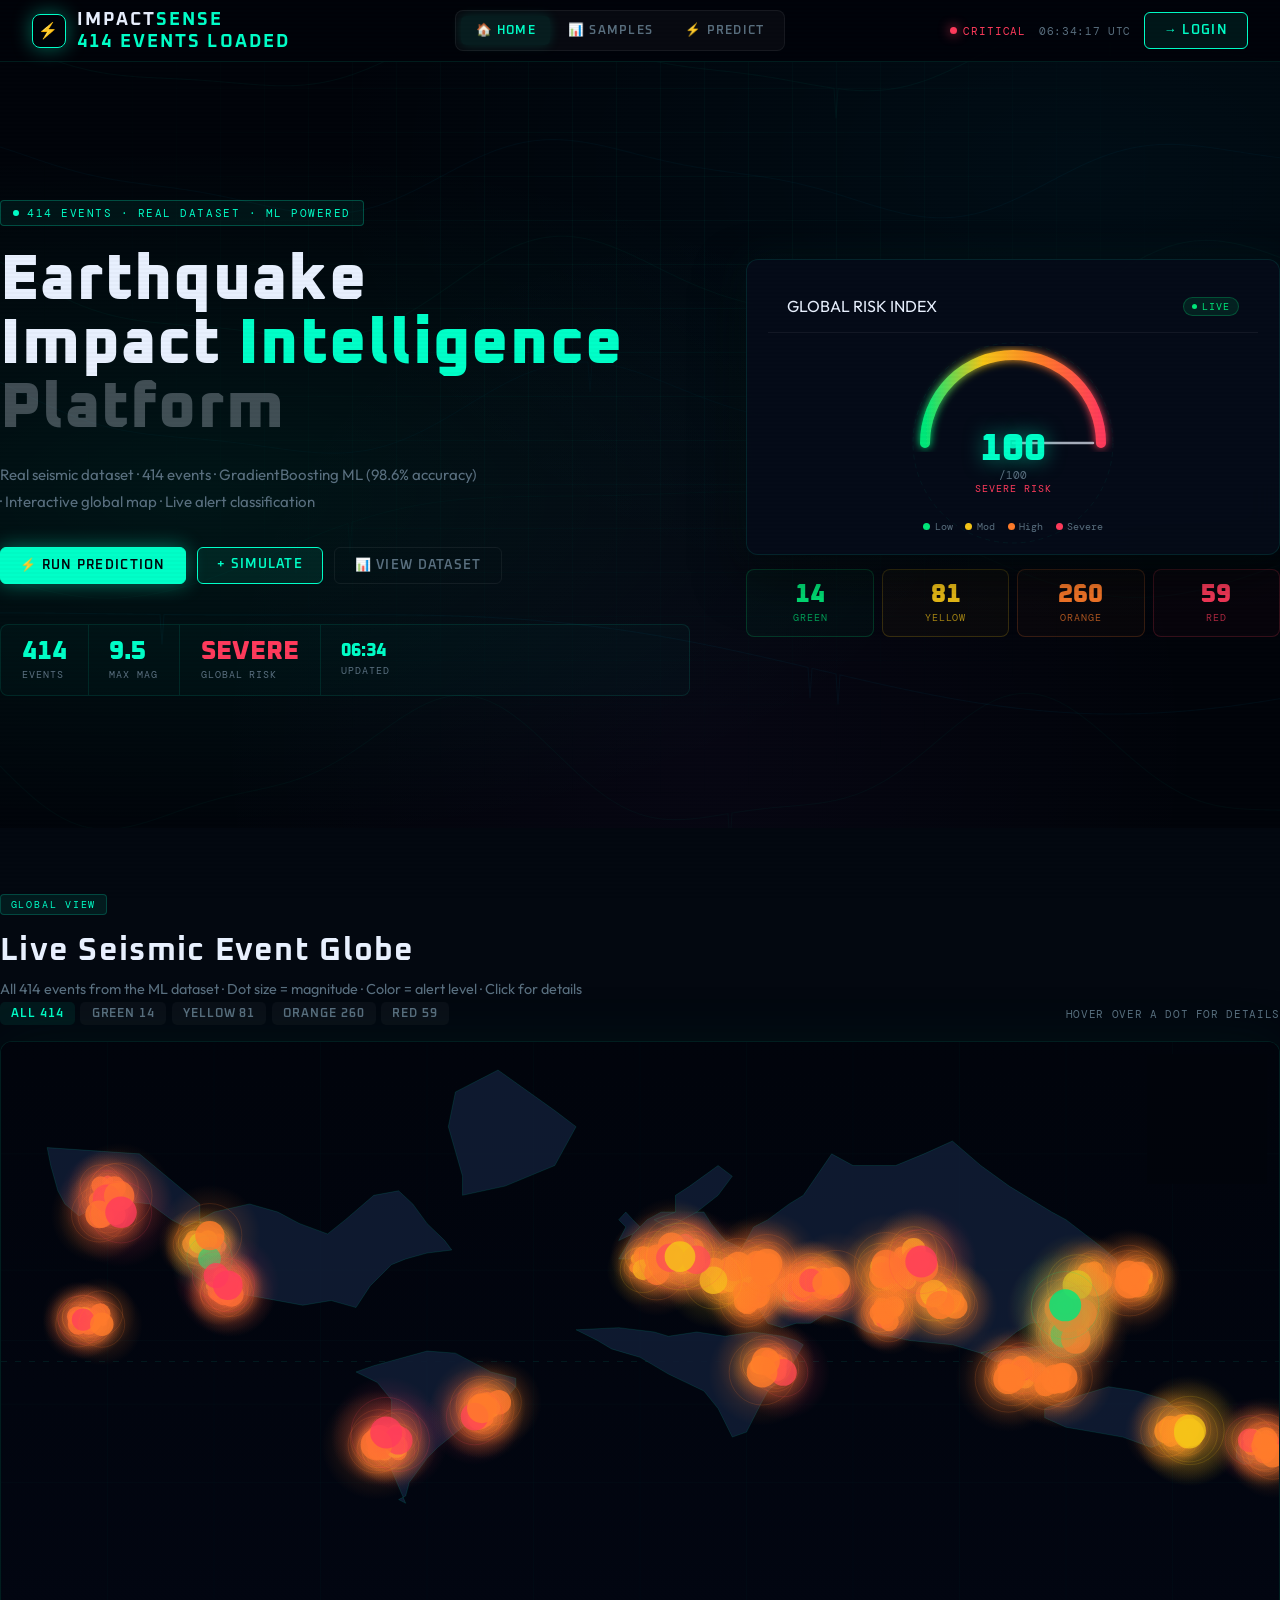
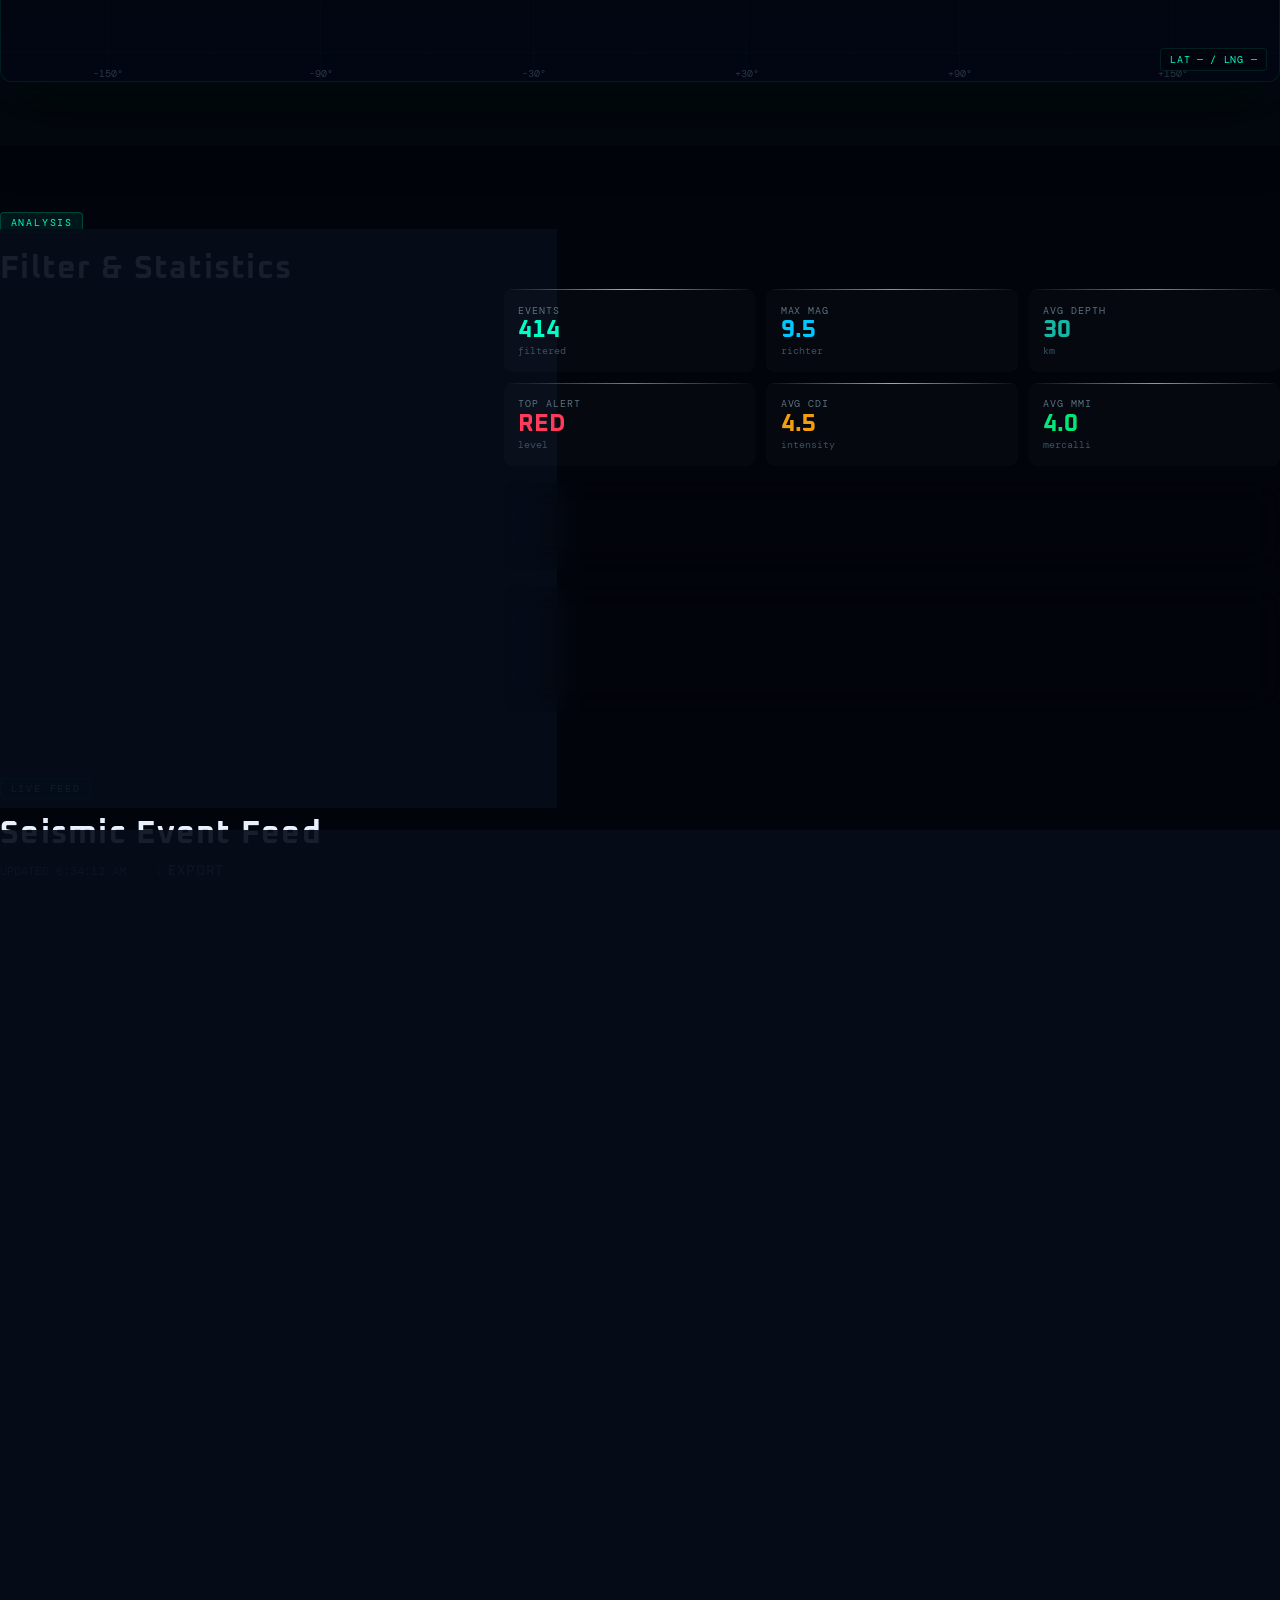
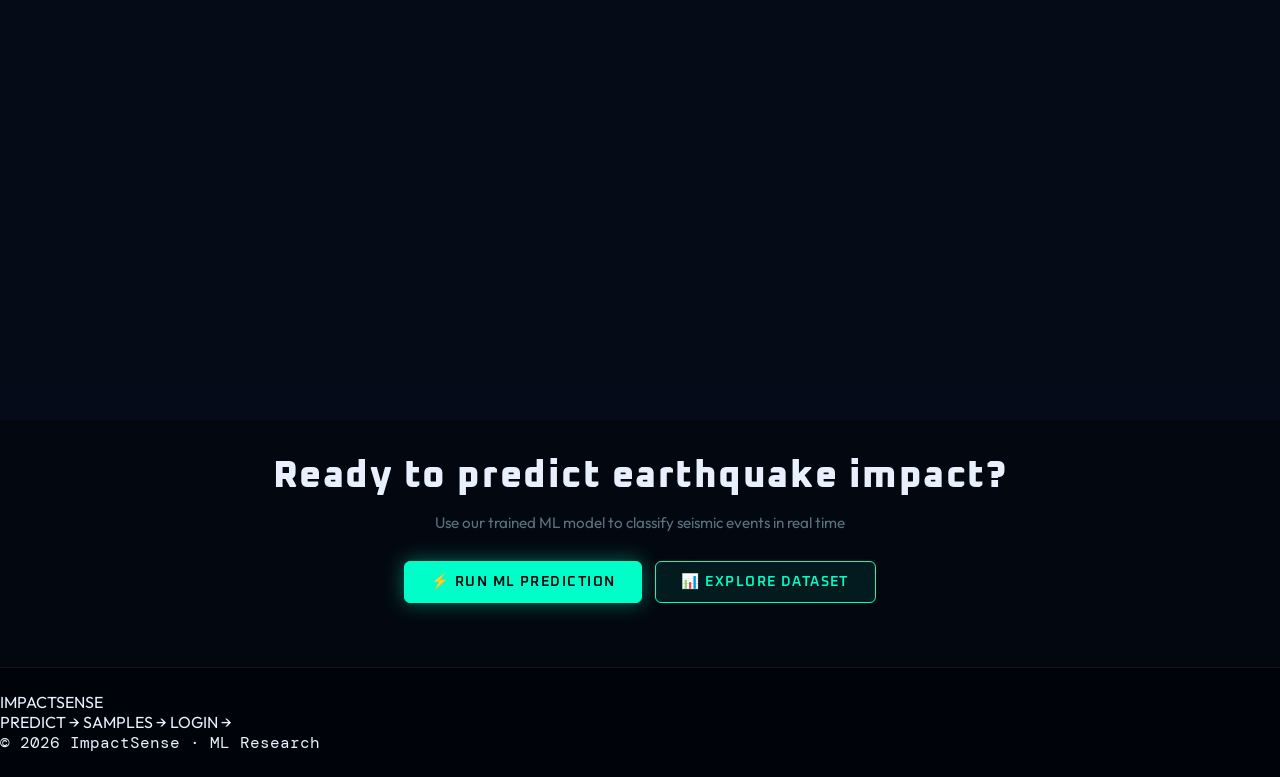
==== commit 50e7cc74: "Update index.html" ====
--- a/index.html
+++ b/index.html
@@ -4,458 +4,519 @@
   <meta charset="UTF-8"/>
   <title>ImpactSense — Seismic Intelligence Platform</title>
   <meta name="viewport" content="width=device-width,initial-scale=1"/>
-  <link rel="preconnect" href="https://fonts.googleapis.com"/>
-  <link rel="preconnect" href="https://fonts.gstatic.com" crossorigin/>
-  <link href="https://fonts.googleapis.com/css2?family=Oxanium:wght@300;400;500;600;700;800&family=DM+Mono:wght@300;400;500&family=Outfit:wght@300;400;500;600&display=swap" rel="stylesheet"/>
   <link rel="stylesheet" href="shared.css"/>
+  <link rel="icon" type="image/png" href="earthquake.png"/>
+  <script>window.IMPACTSENSE_API_URL = "https://impactsense-api.onrender.com";</script>
   <style>
-    /* ── HERO ── */
-    .hero{min-height:92vh;display:flex;flex-direction:column;position:relative;overflow:hidden;padding-top:62px}
-    .hero-bg{position:absolute;inset:0;z-index:0;
-      background:radial-gradient(ellipse at 15% 60%,rgba(0,255,200,.07) 0%,transparent 50%),
-                 radial-gradient(ellipse at 85% 20%,rgba(0,200,255,.05) 0%,transparent 50%),
-                 radial-gradient(ellipse at 60% 90%,rgba(168,85,247,.04) 0%,transparent 50%)}
-    #waveCanvas{position:absolute;inset:0;width:100%;height:100%;opacity:.35;pointer-events:none}
-    .hero-content{position:relative;z-index:2;display:grid;grid-template-columns:1.1fr .85fr;gap:3.5rem;align-items:center;flex:1;padding:3.5rem 0 3rem}
-    .hero-pill{display:inline-flex;align-items:center;gap:.5rem;font-family:var(--fm);font-size:.68rem;letter-spacing:.14em;color:var(--neon);border:1px solid rgba(0,255,200,.25);background:rgba(0,255,200,.06);padding:.3rem .75rem;border-radius:4px;margin-bottom:1.4rem}
-    .hp-dot{width:6px;height:6px;border-radius:50%;background:var(--neon);animation:blink 1.2s ease infinite}
-    .hero-h1{font-family:var(--fd);font-weight:800;font-size:clamp(2.8rem,5vw,5rem);letter-spacing:.02em;line-height:1.0;margin-bottom:1.3rem}
-    .hero-h1 em{font-style:normal;color:var(--neon)}
-    .hero-h1 .h1-dim{color:rgba(232,240,254,.28)}
-    .hero-p{color:var(--muted);font-size:.94rem;line-height:1.8;max-width:30rem;margin-bottom:2rem}
-    .hero-btns{display:flex;gap:.7rem;flex-wrap:wrap;margin-bottom:2.5rem}
-    .hero-kpis{display:flex;align-items:center;border:1px solid var(--border);border-radius:8px;overflow:hidden;background:rgba(0,255,200,.025)}
-    .hkpi{padding:.9rem 1.3rem;display:flex;flex-direction:column;gap:.18rem}
-    .hkpi-div{width:1px;align-self:stretch;background:var(--border)}
-    .hkpi-val{font-family:var(--fd);font-size:1.6rem;font-weight:800;line-height:1;color:var(--neon)}
-    .hkpi-lbl{font-family:var(--fm);font-size:.6rem;color:var(--muted);letter-spacing:.1em}
-
-    /* ── GAUGE ── */
-    .gauge-card{padding:1.3rem;margin-bottom:.9rem}
-    .gauge-body{position:relative;display:flex;justify-content:center}
-    .gauge-svg{width:100%;max-width:220px;overflow:visible}
-    .g-trk{stroke:rgba(255,255,255,.06);fill:none}
-    .g-fill{fill:none;transition:stroke-dashoffset .8s cubic-bezier(.4,0,.2,1)}
-    .g-needle{transition:transform .8s cubic-bezier(.4,0,.2,1);transform-origin:110px 110px;stroke:rgba(232,240,254,.7);stroke-width:2.5px;stroke-linecap:round}
-    .gauge-center{position:absolute;bottom:10%;left:50%;transform:translateX(-50%);display:flex;flex-direction:column;align-items:center}
-    .g-num{font-family:var(--fd);font-size:2.4rem;font-weight:800;color:var(--neon);text-shadow:0 0 20px rgba(0,255,200,.5);line-height:1}
-    .g-of{font-family:var(--fm);font-size:.68rem;color:var(--muted)}
-    .g-lbl{font-family:var(--fm);font-size:.62rem;letter-spacing:.1em;color:var(--neon)}
-    .g-key{display:flex;justify-content:center;gap:.8rem;font-family:var(--fm);font-size:.63rem;color:var(--muted);margin-top:.5rem}
-    .g-key span{display:flex;align-items:center;gap:.28rem}
-    .g-key i{width:7px;height:7px;border-radius:50%;display:inline-block}
-    .alert-chips{display:grid;grid-template-columns:repeat(4,1fr);gap:.5rem}
-    .ac{border-radius:8px;border:1px solid;padding:.75rem .5rem;display:flex;flex-direction:column;align-items:center;gap:.25rem}
-    .ac-count{font-family:var(--fd);font-size:1.6rem;font-weight:800;line-height:1}
-    .ac-lbl{font-family:var(--fm);font-size:.6rem;letter-spacing:.1em}
-
-    /* ── MAP ── */
-    .map-section{padding:4rem 0;background:var(--deep)}
-    .map-controls{display:flex;justify-content:space-between;align-items:center;gap:1rem;flex-wrap:wrap;margin-bottom:1rem}
-    .mc-filters{display:flex;gap:.35rem;flex-wrap:wrap}
-    .mcf{font-family:var(--fd);font-size:.72rem;font-weight:600;letter-spacing:.08em;padding:.3rem .7rem;border-radius:5px;border:1px solid var(--border2);background:rgba(255,255,255,.03);color:var(--muted);cursor:pointer;transition:all .2s}
-    .mcf.active{border-color:var(--neon);color:var(--neon);background:rgba(0,255,200,.07)}
-    .mcf.g.active{border-color:var(--green);color:var(--green);background:rgba(0,232,122,.07)}
-    .mcf.y.active{border-color:var(--yellow);color:var(--yellow)}
-    .mcf.o.active{border-color:var(--orange);color:var(--orange)}
-    .mcf.r.active{border-color:var(--red);color:var(--red)}
-    .map-frame{position:relative;border:1px solid var(--border);border-radius:12px;overflow:hidden;background:rgba(2,5,12,.97);box-shadow:0 0 60px rgba(0,255,200,.05),0 30px 70px rgba(0,0,0,.6)}
-    #worldMap{display:block;width:100%;height:auto;cursor:crosshair}
-    .map-tooltip{position:absolute;display:none;z-index:20;pointer-events:none;background:rgba(3,8,16,.96);border:1px solid var(--border);border-radius:8px;padding:.7rem .9rem;min-width:175px;box-shadow:0 8px 30px rgba(0,0,0,.7)}
-    .map-tooltip.show{display:block}
-    .tt-title{font-weight:600;font-size:.84rem;margin-bottom:.45rem}
-    .tt-row{display:grid;grid-template-columns:auto 1fr;gap:.2rem .5rem;font-family:var(--fm);font-size:.7rem}
-    .tt-k{color:var(--muted)}.tt-v{color:var(--text);font-weight:500}
-    .map-legend{position:absolute;top:12px;right:12px;z-index:5;background:rgba(2,5,12,.88);border:1px solid var(--border);border-radius:8px;padding:.6rem .8rem;font-size:.7rem;display:flex;flex-direction:column;gap:.28rem;backdrop-filter:blur(8px)}
-    .ml-item{display:flex;align-items:center;gap:.35rem;font-family:var(--fm);font-size:.66rem;color:var(--muted)}
-    .mld{width:9px;height:9px;border-radius:50%}
-    .map-coords{position:absolute;bottom:10px;right:12px;font-family:var(--fm);font-size:.62rem;color:var(--neon);background:rgba(2,5,12,.85);border:1px solid var(--border);padding:.25rem .55rem;border-radius:4px;z-index:5;letter-spacing:.07em}
-
-    /* ── ANALYSIS ── */
-    .analysis-section{padding:4rem 0}
-    .analysis-grid{display:grid;grid-template-columns:.65fr 1fr;gap:1.4rem}
-    .filter-panel{padding:1.3rem}
-    .filter-label{font-family:var(--fm);font-size:.68rem;letter-spacing:.14em;color:var(--muted);display:flex;align-items:center;gap:.5rem;margin-bottom:1rem}
-    .filter-label::before{content:'';width:3px;height:14px;background:var(--neon);border-radius:2px}
-    .filter-fields{display:flex;flex-direction:column;gap:.75rem;margin-bottom:1rem}
-    .ff-2col{display:grid;grid-template-columns:1fr 1fr;gap:.6rem}
-    .apply-btn-main{width:100%;padding:.66rem;font-family:var(--fd);font-weight:700;font-size:.82rem;letter-spacing:.14em;border-radius:5px;border:1px solid var(--neon);background:rgba(0,255,200,.1);color:var(--neon);cursor:pointer;transition:all .2s}
-    .apply-btn-main:hover{background:rgba(0,255,200,.2);box-shadow:var(--glow-neon)}
-    .stats-col{display:flex;flex-direction:column;gap:1rem}
-    .stats-cards{display:grid;grid-template-columns:repeat(3,1fr);gap:.7rem}
-    .sc{border-radius:8px;padding:.9rem;border:1px solid var(--border2);background:rgba(255,255,255,.02);display:flex;flex-direction:column;gap:.12rem;position:relative;overflow:hidden;transition:transform .2s}
-    .sc:hover{transform:translateY(-2px)}
-    .sc::before{content:'';position:absolute;top:0;left:0;right:0;height:1px}
-    .sc.c1{border-color:rgba(0,255,200,.2)}.sc.c1::before{background:linear-gradient(90deg,transparent,var(--neon),transparent)}.sc.c1 .sv{color:var(--neon)}
-    .sc.c2{border-color:rgba(0,200,255,.2)}.sc.c2::before{background:linear-gradient(90deg,transparent,var(--neon2),transparent)}.sc.c2 .sv{color:var(--neon2)}
-    .sc.c3{border-color:rgba(20,184,166,.2)}.sc.c3 .sv{color:#14b8a6}
-    .sc.c4{border-color:rgba(255,59,92,.2)}.sc.c4 .sv{color:var(--red)}
-    .sc.c5{border-color:rgba(245,158,11,.2)}.sc.c5 .sv{color:#f59e0b}
-    .sc.c6{border-color:rgba(0,232,122,.2)}.sc.c6 .sv{color:var(--green)}
-    .sl{font-family:var(--fm);font-size:.6rem;color:var(--muted);letter-spacing:.1em}
-    .sv{font-family:var(--fd);font-size:1.5rem;font-weight:700;line-height:1}
-    .su{font-family:var(--fm);font-size:.6rem;color:var(--muted2)}
-    .rbar-section{padding:1.2rem}
-    .rbar-hdr{display:flex;justify-content:space-between;align-items:center;font-family:var(--fm);font-size:.65rem;color:var(--muted);letter-spacing:.1em;margin-bottom:.6rem}
-    .rbar-pct{color:var(--neon)}
-    .rbar-track{height:10px;background:rgba(255,255,255,.05);border-radius:999px;overflow:hidden;border:1px solid var(--border2);margin-bottom:.4rem}
-    .rbar-fill{height:100%;border-radius:999px;width:0%;background:linear-gradient(to right,var(--green) 0%,var(--yellow) 40%,var(--orange) 70%,var(--red) 100%);transition:width .7s cubic-bezier(.4,0,.2,1)}
-    .rbar-scale{display:flex;justify-content:space-between;font-family:var(--fm);font-size:.6rem;color:var(--muted2);letter-spacing:.06em}
-    .histo-section{padding:1.2rem}
-    .histo{display:flex;gap:.25rem;align-items:flex-end;height:65px}
-    .hb-wrap{flex:1;display:flex;flex-direction:column;align-items:center;gap:.18rem}
-    .hb{width:100%;border-radius:3px 3px 0 0;background:linear-gradient(180deg,var(--neon),rgba(0,255,200,.25));min-height:3px;transition:height .5s}
-    .hb-lbl{font-family:var(--fm);font-size:.52rem;color:var(--muted2)}
-
-    /* ── EVENTS ── */
-    .events-section{padding:0 0 4rem}
-    .etable-head{display:grid;grid-template-columns:2.5rem 2fr .6fr .65fr .55fr .55fr .7fr .75fr;gap:.4rem;padding:.55rem 1rem;font-family:var(--fm);font-size:.62rem;color:var(--muted);letter-spacing:.1em;border-bottom:1px solid var(--border)}
-    .e-row{display:grid;grid-template-columns:2.5rem 2fr .6fr .65fr .55fr .55fr .7fr .75fr;gap:.4rem;align-items:center;padding:.65rem 1rem;border:1px solid var(--border2);border-radius:6px;background:rgba(6,13,26,.8);cursor:pointer;transition:all .14s;position:relative;overflow:hidden}
-    .e-row::before{content:'';position:absolute;left:0;top:0;bottom:0;width:2px;background:transparent;transition:background .14s}
-    .e-row:hover{border-color:rgba(0,255,200,.3);background:rgba(0,255,200,.04);transform:translateX(3px)}
-    .e-row:hover::before{background:var(--neon)}
-    .e-id{font-family:var(--fm);font-size:.68rem;color:var(--muted2)}
-    .e-loc{font-size:.84rem;font-weight:500;white-space:nowrap;overflow:hidden;text-overflow:ellipsis}
-    .e-mag{font-family:var(--fd);font-size:.92rem;font-weight:700}
-    .e-cell{font-family:var(--fm);font-size:.75rem;color:var(--muted)}
-    .events-body{display:flex;flex-direction:column;gap:.28rem}
-    .pg-wrap{display:flex;gap:.3rem;justify-content:center;padding:1.2rem 0;flex-wrap:wrap}
-    .pg{font-family:var(--fm);font-size:.68rem;padding:.3rem .65rem;border-radius:4px;border:1px solid var(--border2);background:rgba(255,255,255,.03);color:var(--muted);cursor:pointer;transition:all .14s}
-    .pg.active,.pg:hover{border-color:var(--neon);color:var(--neon);background:rgba(0,255,200,.07)}
-
-    /* ── MODAL ── */
-    .modal{position:fixed;inset:0;display:none;z-index:500}
-    .modal.open{display:block}
-    .modal-bg{position:absolute;inset:0;background:rgba(0,0,0,.75);backdrop-filter:blur(6px)}
-    .modal-box{position:relative;width:min(680px,calc(100% - 2rem));margin:8vh auto;background:rgba(4,9,20,.98);border:1px solid var(--border);border-radius:14px;box-shadow:0 0 60px rgba(0,255,200,.1),0 30px 80px rgba(0,0,0,.8);overflow:hidden;animation:mIn .2s ease both}
-    @keyframes mIn{from{opacity:0;transform:scale(.96) translateY(8px)}}
-    .modal-top{display:flex;justify-content:space-between;align-items:flex-start;padding:1.1rem 1.3rem;border-bottom:1px solid var(--border);gap:1rem}
-    .modal-eye{font-family:var(--fm);font-size:.62rem;color:var(--neon);letter-spacing:.14em;display:block;margin-bottom:.25rem}
-    .modal-ttl{font-family:var(--fd);font-size:1.15rem;font-weight:700;letter-spacing:.04em}
-    .modal-sub{font-family:var(--fm);font-size:.7rem;color:var(--muted);margin-top:.18rem}
-    .modal-close{background:rgba(255,255,255,.04);border:1px solid var(--border2);color:var(--muted);width:30px;height:30px;border-radius:5px;cursor:pointer;font-size:.82rem;flex-shrink:0;transition:all .15s}
-    .modal-close:hover{border-color:var(--red);color:var(--red)}
-    .modal-body{padding:1.2rem 1.3rem}
-    .modal-grid{display:grid;grid-template-columns:repeat(3,1fr);gap:.6rem;margin-bottom:.9rem}
-    .mg-cell{background:rgba(255,255,255,.025);border:1px solid var(--border2);border-radius:6px;padding:.75rem .85rem}
-    .mg-cell.wide{grid-column:span 2}
-    .mg-lbl{font-family:var(--fm);font-size:.6rem;color:var(--muted);letter-spacing:.1em;display:block;margin-bottom:.2rem}
-    .mg-val{font-family:var(--fd);font-size:1.1rem;font-weight:700}
-    .modal-note{font-family:var(--fm);font-size:.72rem;color:var(--muted);background:rgba(245,158,11,.05);border:1px solid rgba(245,158,11,.2);border-radius:6px;padding:.65rem .9rem}
-
-    /* Responsive */
-    @media(max-width:1100px){.hero-content{grid-template-columns:1fr}.hero-right{display:grid;grid-template-columns:1fr 1fr;gap:.9rem}.analysis-grid{grid-template-columns:1fr}}
-    @media(max-width:780px){.etable-head,.e-row{grid-template-columns:2fr .6fr .75fr}.etable-head span:nth-child(n+4),.e-row *:nth-child(n+4){display:none}.stats-cards{grid-template-columns:repeat(2,1fr)}.modal-grid{grid-template-columns:repeat(2,1fr)}.mg-cell.wide{grid-column:span 2}}
+  /* ── HERO ── */
+  .hero{min-height:92vh;display:flex;flex-direction:column;position:relative;overflow:hidden;padding-top:60px}
+  .hero-bg{position:absolute;inset:0;z-index:0;
+    background:radial-gradient(ellipse at 15% 60%,rgba(0,255,200,.07) 0%,transparent 50%),
+               radial-gradient(ellipse at 85% 20%,rgba(0,200,255,.05) 0%,transparent 50%),
+               radial-gradient(ellipse at 55% 90%,rgba(168,85,247,.04) 0%,transparent 50%)}
+  #waveCanvas{position:absolute;inset:0;width:100%;height:100%;opacity:.35;pointer-events:none}
+  .hero-inner{position:relative;z-index:2;display:grid;grid-template-columns:1.1fr .85fr;
+    gap:3.5rem;align-items:center;flex:1;padding:3.5rem 0 3rem}
+
+  /* Hero left */
+  .h-pill{display:inline-flex;align-items:center;gap:.5rem;font-family:var(--fm);font-size:.68rem;
+    letter-spacing:.14em;color:var(--neon);border:1px solid rgba(0,255,200,.25);
+    background:rgba(0,255,200,.06);padding:.3rem .75rem;border-radius:4px;margin-bottom:1.4rem}
+  .h-pill-dot{width:6px;height:6px;border-radius:50%;background:var(--neon);animation:blink 1.2s ease infinite}
+  .hero-h1{font-family:var(--fd);font-weight:800;font-size:clamp(2.8rem,5vw,5rem);
+    letter-spacing:.02em;line-height:1.0;margin-bottom:1.3rem}
+  .hero-h1 em{font-style:normal;color:var(--neon)}
+  .hero-h1 .dim{color:rgba(232,240,254,.28)}
+  .hero-p{color:var(--muted);font-size:.94rem;line-height:1.8;max-width:30rem;margin-bottom:2rem}
+  .hero-btns{display:flex;gap:.7rem;flex-wrap:wrap;margin-bottom:2.5rem}
+  .hero-kpis{display:flex;align-items:center;border:1px solid var(--border);border-radius:8px;
+    overflow:hidden;background:rgba(0,255,200,.025)}
+  .kpi{padding:.9rem 1.3rem;display:flex;flex-direction:column;gap:.18rem}
+  .kpi-div{width:1px;align-self:stretch;background:var(--border)}
+  .kpi-val{font-family:var(--fd);font-size:1.6rem;font-weight:800;line-height:1;color:var(--neon)}
+  .kpi-lbl{font-family:var(--fm);font-size:.6rem;color:var(--muted);letter-spacing:.1em}
+
+  /* Gauge */
+  .gauge-card{padding:1.3rem;margin-bottom:.9rem}
+  .gauge-body{position:relative;display:flex;justify-content:center}
+  .gauge-svg{width:100%;max-width:220px;overflow:visible}
+  .g-trk{stroke:rgba(255,255,255,.06);fill:none}
+  .g-fill{fill:none;transition:stroke-dashoffset .8s cubic-bezier(.4,0,.2,1)}
+  .g-needle{transition:transform .8s cubic-bezier(.4,0,.2,1);transform-origin:110px 110px}
+  .gauge-center{position:absolute;bottom:10%;left:50%;transform:translateX(-50%);
+    display:flex;flex-direction:column;align-items:center}
+  .g-num{font-family:var(--fd);font-size:2.4rem;font-weight:800;color:var(--neon);
+    text-shadow:0 0 20px rgba(0,255,200,.5);line-height:1}
+  .g-of{font-family:var(--fm);font-size:.68rem;color:var(--muted)}
+  .g-lbl{font-family:var(--fm);font-size:.62rem;letter-spacing:.1em;color:var(--neon)}
+  .g-key{display:flex;justify-content:center;gap:.8rem;font-family:var(--fm);font-size:.63rem;color:var(--muted);margin-top:.4rem}
+  .g-key span{display:flex;align-items:center;gap:.28rem}
+  .g-key i{width:7px;height:7px;border-radius:50%;display:inline-block}
+
+  /* Alert chips */
+  .alert-chips{display:grid;grid-template-columns:repeat(4,1fr);gap:.5rem}
+  .ac{border-radius:8px;border:1px solid;padding:.75rem .5rem;
+    display:flex;flex-direction:column;align-items:center;gap:.25rem}
+  .ac-count{font-family:var(--fd);font-size:1.6rem;font-weight:800;line-height:1}
+  .ac-lbl{font-family:var(--fm);font-size:.6rem;letter-spacing:.1em}
+
+  /* ── MAP SECTION ── */
+  .map-section{padding:4rem 0;background:var(--deep)}
+  .map-ctrls{display:flex;justify-content:space-between;align-items:center;gap:1rem;flex-wrap:wrap;margin-bottom:1rem}
+  .mc-btns{display:flex;gap:.35rem;flex-wrap:wrap}
+  .mc-btn{font-family:var(--fd);font-size:.72rem;font-weight:600;letter-spacing:.08em;
+    padding:.3rem .7rem;border-radius:5px;border:1px solid var(--bdr2);
+    background:rgba(255,255,255,.03);color:var(--muted);cursor:pointer;transition:all .2s}
+  .mc-btn.active,.mc-btn:hover{border-color:var(--neon);color:var(--neon);background:rgba(0,255,200,.07)}
+  .mc-btn.g.active{border-color:var(--green);color:var(--green);background:rgba(0,232,122,.07)}
+  .mc-btn.y.active{border-color:var(--yellow);color:var(--yellow);background:rgba(245,197,24,.07)}
+  .mc-btn.o.active{border-color:var(--orange);color:var(--orange);background:rgba(255,124,42,.07)}
+  .mc-btn.r.active{border-color:var(--red);color:var(--red);background:rgba(255,59,92,.07)}
+  .mc-info{font-family:var(--fm);font-size:.68rem;color:var(--muted);letter-spacing:.06em}
+
+  .map-frame{position:relative;border:1px solid var(--border);border-radius:12px;overflow:hidden;
+    background:rgba(2,5,12,.97);box-shadow:0 0 60px rgba(0,255,200,.05),0 30px 70px rgba(0,0,0,.6)}
+  #worldMap{display:block;width:100%;height:auto;cursor:crosshair}
+  .map-tooltip{position:absolute;display:none;z-index:20;pointer-events:none;
+    background:rgba(3,8,16,.96);border:1px solid var(--border);border-radius:8px;
+    padding:.7rem .9rem;min-width:175px;box-shadow:0 8px 30px rgba(0,0,0,.7)}
+  .map-tooltip.show{display:block}
+  .tt-loc{font-weight:600;font-size:.84rem;margin-bottom:.4rem}
+  .tt-row{display:grid;grid-template-columns:auto 1fr;gap:.2rem .5rem;font-family:var(--fm);font-size:.7rem}
+  .tt-k{color:var(--muted)}.tt-v{font-weight:500}
+  .map-legend{position:absolute;top:12px;right:12px;z-index:5;
+    background:rgba(2,5,12,.88);border:1px solid var(--border);border-radius:8px;
+    padding:.6rem .8rem;display:flex;flex-direction:column;gap:.28rem;backdrop-filter:blur(8px)}
+  .ml-item{display:flex;align-items:center;gap:.35rem;font-family:var(--fm);font-size:.66rem;color:var(--muted)}
+  .mld{width:9px;height:9px;border-radius:50%}
+  .map-coords{position:absolute;bottom:10px;right:12px;font-family:var(--fm);font-size:.62rem;
+    color:var(--neon);background:rgba(2,5,12,.85);border:1px solid var(--border);
+    padding:.25rem .55rem;border-radius:4px;z-index:5;letter-spacing:.07em}
+
+  /* ── STATS SECTION ── */
+  .stats-section{padding:4rem 0}
+  .stats-layout{display:grid;grid-template-columns:.62fr 1fr;gap:1.4rem}
+
+  /* Filter panel */
+  .filter-panel{padding:1.3rem}
+  .fp-title{font-family:var(--fm);font-size:.68rem;letter-spacing:.14em;color:var(--muted);
+    display:flex;align-items:center;gap:.5rem;margin-bottom:1rem}
+  .fp-title::before{content:'';width:3px;height:14px;background:var(--neon);border-radius:2px;display:inline-block}
+  .filter-fields{display:flex;flex-direction:column;gap:.7rem;margin-bottom:1rem}
+  .ff{display:flex;flex-direction:column;gap:.25rem}
+  .ff-2{display:grid;grid-template-columns:1fr 1fr;gap:.6rem}
+  .fi-wrap{position:relative}
+  .fi-pre{position:absolute;left:.7rem;top:50%;transform:translateY(-50%);color:var(--neon);font-size:.8rem;pointer-events:none}
+  .fi-wrap input{padding-left:1.9rem}
+  .apply-btn{width:100%;padding:.66rem;font-family:var(--fd);font-weight:700;font-size:.82rem;
+    letter-spacing:.14em;border-radius:5px;border:1px solid var(--neon);
+    background:rgba(0,255,200,.1);color:var(--neon);cursor:pointer;transition:all .2s}
+  .apply-btn:hover{background:rgba(0,255,200,.2);box-shadow:var(--glow)}
+
+  /* Stats column */
+  .stats-col{display:flex;flex-direction:column;gap:1rem}
+  .stats-grid{display:grid;grid-template-columns:repeat(3,1fr);gap:.7rem}
+  .scard{border-radius:8px;padding:.9rem;border:1px solid var(--bdr2);
+    background:rgba(255,255,255,.02);display:flex;flex-direction:column;gap:.12rem;
+    position:relative;overflow:hidden;transition:transform .2s}
+  .scard:hover{transform:translateY(-2px)}
+  .scard::before{content:'';position:absolute;top:0;left:0;right:0;height:1px}
+  .c1{border-color:rgba(0,255,200,.2)}.c1::before{background:linear-gradient(90deg,transparent,var(--neon),transparent)}.c1 .sv{color:var(--neon)}
+  .c2{border-color:rgba(0,200,255,.2)}.c2::before{background:linear-gradient(90deg,transparent,var(--neon2),transparent)}.c2 .sv{color:var(--neon2)}
+  .c3{border-color:rgba(20,184,166,.2)}.c3::before{background:linear-gradient(90deg,transparent,#14b8a6,transparent)}.c3 .sv{color:#14b8a6}
+  .c4{border-color:rgba(255,59,92,.2)}.c4::before{background:linear-gradient(90deg,transparent,var(--red),transparent)}.c4 .sv{color:var(--red)}
+  .c5{border-color:rgba(245,158,11,.2)}.c5::before{background:linear-gradient(90deg,transparent,#f59e0b,transparent)}.c5 .sv{color:#f59e0b}
+  .c6{border-color:rgba(0,232,122,.2)}.c6::before{background:linear-gradient(90deg,transparent,var(--green),transparent)}.c6 .sv{color:var(--green)}
+  .sl{font-family:var(--fm);font-size:.6rem;color:var(--muted);letter-spacing:.1em}
+  .sv{font-family:var(--fd);font-size:1.5rem;font-weight:700;line-height:1}
+  .su{font-family:var(--fm);font-size:.6rem;color:var(--muted2)}
+
+  .rbar-card{padding:1.1rem}
+  .rbar-hdr{display:flex;justify-content:space-between;font-family:var(--fm);font-size:.65rem;color:var(--muted);letter-spacing:.1em;margin-bottom:.55rem}
+  .rbar-pct{color:var(--neon)}
+  .rbar-track{height:10px;background:rgba(255,255,255,.05);border-radius:999px;overflow:hidden;border:1px solid var(--bdr2);margin-bottom:.4rem}
+  .rbar-fill{height:100%;border-radius:999px;width:0%;
+    background:linear-gradient(to right,var(--green) 0%,var(--yellow) 40%,var(--orange) 70%,var(--red) 100%);
+    transition:width .7s cubic-bezier(.4,0,.2,1)}
+  .rbar-scale{display:flex;justify-content:space-between;font-family:var(--fm);font-size:.6rem;color:var(--muted2);letter-spacing:.06em}
+
+  .histo-card{padding:1.1rem}
+  .histo{display:flex;gap:.25rem;align-items:flex-end;height:65px}
+  .hb-w{flex:1;display:flex;flex-direction:column;align-items:center;gap:.18rem}
+  .hb{width:100%;border-radius:3px 3px 0 0;background:linear-gradient(180deg,var(--neon),rgba(0,255,200,.25));min-height:3px;transition:height .5s}
+  .hb-l{font-family:var(--fm);font-size:.52rem;color:var(--muted2)}
+
+  /* ── EVENTS TABLE ── */
+  .events-section{padding:0 0 4rem}
+  .et-head{display:grid;grid-template-columns:2.5rem 2fr .6fr .65fr .55fr .55fr .7fr .75fr;
+    gap:.4rem;padding:.55rem 1rem;font-family:var(--fm);font-size:.62rem;color:var(--muted);
+    letter-spacing:.1em;border-bottom:1px solid var(--border)}
+  .e-row{display:grid;grid-template-columns:2.5rem 2fr .6fr .65fr .55fr .55fr .7fr .75fr;
+    gap:.4rem;align-items:center;padding:.62rem 1rem;border:1px solid var(--bdr2);
+    border-radius:6px;background:rgba(6,13,26,.8);cursor:pointer;transition:all .14s;
+    position:relative;overflow:hidden}
+  .e-row::before{content:'';position:absolute;left:0;top:0;bottom:0;width:2px;background:transparent;transition:background .14s}
+  .e-row:hover{border-color:rgba(0,255,200,.3);background:rgba(0,255,200,.04);transform:translateX(3px)}
+  .e-row:hover::before{background:var(--neon)}
+  .e-id{font-family:var(--fm);font-size:.68rem;color:var(--muted2)}
+  .e-loc{font-size:.84rem;font-weight:500;white-space:nowrap;overflow:hidden;text-overflow:ellipsis}
+  .e-mag{font-family:var(--fd);font-size:.92rem;font-weight:700}
+  .e-cell{font-family:var(--fm);font-size:.75rem;color:var(--muted)}
+  .events-body{display:flex;flex-direction:column;gap:.28rem}
+  .pg-row{display:flex;gap:.3rem;justify-content:center;padding:1.2rem 0;flex-wrap:wrap}
+  .pg{font-family:var(--fm);font-size:.68rem;padding:.3rem .65rem;border-radius:4px;
+    border:1px solid var(--bdr2);background:rgba(255,255,255,.03);color:var(--muted);cursor:pointer;transition:all .14s}
+  .pg.active,.pg:hover{border-color:var(--neon);color:var(--neon);background:rgba(0,255,200,.07)}
+
+  /* ── CTA BAND ── */
+  .cta-band{padding:4rem 0;background:var(--deep);text-align:center}
+  .cta-band h2{font-family:var(--fd);font-size:clamp(1.6rem,3vw,2.4rem);font-weight:800;letter-spacing:.04em;margin-bottom:.8rem}
+  .cta-band p{color:var(--muted);font-size:.95rem;margin-bottom:1.8rem}
+  .cta-btns{display:flex;gap:.8rem;justify-content:center;flex-wrap:wrap}
+
+  /* ── MODAL ── */
+  .modal{position:fixed;inset:0;display:none;z-index:500}
+  .modal.open{display:block}
+  .modal-bg{position:absolute;inset:0;background:rgba(0,0,0,.75);backdrop-filter:blur(6px)}
+  .modal-box{position:relative;width:min(680px,calc(100% - 2rem));margin:8vh auto;
+    background:rgba(4,9,20,.98);border:1px solid var(--border);border-radius:14px;
+    box-shadow:0 0 60px rgba(0,255,200,.1),0 30px 80px rgba(0,0,0,.8);overflow:hidden;
+    animation:mIn .2s ease both}
+  @keyframes mIn{from{opacity:0;transform:scale(.96) translateY(8px)}}
+  .modal-top{display:flex;justify-content:space-between;align-items:flex-start;
+    padding:1.1rem 1.3rem;border-bottom:1px solid var(--border);gap:1rem}
+  .modal-eye{font-family:var(--fm);font-size:.62rem;color:var(--neon);letter-spacing:.14em;display:block;margin-bottom:.2rem}
+  .modal-ttl{font-family:var(--fd);font-size:1.15rem;font-weight:700;letter-spacing:.04em}
+  .modal-sub{font-family:var(--fm);font-size:.7rem;color:var(--muted);margin-top:.18rem}
+  .modal-close{background:rgba(255,255,255,.04);border:1px solid var(--bdr2);color:var(--muted);
+    width:30px;height:30px;border-radius:5px;cursor:pointer;font-size:.82rem;flex-shrink:0;transition:all .15s}
+  .modal-close:hover{border-color:var(--red);color:var(--red)}
+  .modal-body{padding:1.2rem 1.3rem}
+  .modal-grid{display:grid;grid-template-columns:repeat(3,1fr);gap:.6rem;margin-bottom:.9rem}
+  .mg-cell{background:rgba(255,255,255,.025);border:1px solid var(--bdr2);border-radius:6px;padding:.72rem .85rem}
+  .mg-cell.wide{grid-column:span 2}
+  .mg-lbl{font-family:var(--fm);font-size:.6rem;color:var(--muted);letter-spacing:.1em;display:block;margin-bottom:.2rem}
+  .mg-val{font-family:var(--fd);font-size:1.1rem;font-weight:700}
+  .modal-note{font-family:var(--fm);font-size:.72rem;color:var(--muted);
+    background:rgba(245,158,11,.05);border:1px solid rgba(245,158,11,.2);border-radius:6px;padding:.65rem .9rem}
+
+  @media(max-width:1100px){.hero-inner{grid-template-columns:1fr}.stats-layout{grid-template-columns:1fr}.hero-right{display:grid;grid-template-columns:1fr 1fr;gap:.9rem}}
+  @media(max-width:780px){.et-head,.e-row{grid-template-columns:2fr .6fr .75fr}.et-head span:nth-child(n+4),.e-row *:nth-child(n+4){display:none}.stats-grid{grid-template-columns:repeat(2,1fr)}.modal-grid{grid-template-columns:repeat(2,1fr)}.mg-cell.wide{grid-column:span 2}}
   </style>
 </head>
 <body>
 
-  <!-- NAVBAR -->
-  <header class="navbar">
-    <div class="nav-inner">
-      <a href="index.html" class="nav-logo">
-        <div class="nav-logo-icon">
-          <img src="earthquake.png" alt="logo" style="width:22px;height:22px;object-fit:contain;filter:brightness(10) sepia(1) hue-rotate(150deg)"/>
-        </div>
-        IMPACT<span>SENSE</span>
-      </a>
-      <nav class="nav-links">
-        <a href="index.html" class="nav-link active">🏠 HOME</a>
-        <a href="samples.html" class="nav-link">📊 SAMPLES</a>
-        <a href="predict.html" class="nav-link">⚡ PREDICT</a>
-      </nav>
-      <div class="nav-right">
-        <div class="nav-status">
-          <span class="ns-dot" id="sysDot"></span>
-          <span style="font-family:var(--fm);font-size:.68rem;letter-spacing:.08em" id="sysLbl">NOMINAL</span>
-        </div>
-        <span style="font-family:var(--fm);font-size:.7rem;color:var(--muted);letter-spacing:.06em" id="utcClock">00:00:00 UTC</span>
-        <a href="login.html" class="btn btn-neon" style="padding:.4rem .9rem;font-size:.75rem">→ LOGIN</a>
-      </div>
-    </div>
-  </header>
-
-  <main>
-    <!-- HERO -->
-    <section class="hero" id="hero">
-      <div class="hero-bg"></div>
-      <div class="neon-grid"></div>
-      <canvas id="waveCanvas"></canvas>
-      <div class="container hero-content">
-        <div class="hero-left">
-          <div class="hero-pill"><span class="hp-dot"></span>414 EVENTS · REAL DATASET ACTIVE</div>
-          <h1 class="hero-h1">
-            Earthquake<br/>
-            Impact <em>Intelligence</em><br/>
-            <span class="h1-dim">Platform</span>
-          </h1>
-          <p class="hero-p">Real USGS dataset · 414 seismic events · GradientBoosting ML model · 98.6% accuracy · Global distribution map</p>
-          <div class="hero-btns">
-            <a href="predict.html" class="btn btn-solid">⚡ RUN PREDICTION</a>
-            <button class="btn btn-neon" id="btnSimulate">+ SIMULATE</button>
-            <button class="btn btn-ghost" id="btnAuto"><span class="auto-dot" id="autoDot"></span> AUTO: <b id="autoLbl">OFF</b></button>
-            <button class="btn btn-ghost" id="btnExport">↓ EXPORT</button>
-          </div>
-          <div class="hero-kpis">
-            <div class="hkpi"><span class="hkpi-val" id="hTotal">414</span><span class="hkpi-lbl">EVENTS</span></div>
-            <div class="hkpi-div"></div>
-            <div class="hkpi"><span class="hkpi-val" id="hMaxMag">—</span><span class="hkpi-lbl">MAX MAG</span></div>
-            <div class="hkpi-div"></div>
-            <div class="hkpi"><span class="hkpi-val" id="hRisk">—</span><span class="hkpi-lbl">GLOBAL RISK</span></div>
-            <div class="hkpi-div"></div>
-            <div class="hkpi"><span class="hkpi-val" style="font-size:1.1rem;font-family:var(--fm)" id="hTime">—</span><span class="hkpi-lbl">UPDATED</span></div>
-          </div>
-        </div>
-        <div class="hero-right">
-          <div class="card gauge-card">
-            <div class="card-head">
-              <span class="card-title">GLOBAL RISK INDEX</span>
-              <span class="live-chip"><span class="live-dot"></span>LIVE</span>
+<!-- NAVBAR -->
+<header class="navbar">
+  <div class="nav-inner">
+    <a href="index.html" class="nav-logo">
+      <div class="nav-logo-icon">⚡</div>
+      <div>
+        <div>IMPACT<span>SENSE</span></div>
+        <span class="logo-sub">414 EVENTS LOADED</span>
+      </div>
+    </a>
+    <nav class="nav-links">
+      <a href="index.html"   class="nav-link active">🏠 HOME</a>
+      <a href="samples.html" class="nav-link">📊 SAMPLES</a>
+      <a href="predict.html" class="nav-link">⚡ PREDICT</a>
+    </nav>
+    <div class="nav-right">
+      <div class="nav-status">
+        <span class="ns-dot" id="sysDot"></span>
+        <span class="ns-txt mono" style="font-size:.68rem;letter-spacing:.08em" id="sysLbl">NOMINAL</span>
+      </div>
+      <span class="mono" style="font-size:.7rem;color:var(--muted);letter-spacing:.06em" id="utcClock">00:00:00 UTC</span>
+      <a href="login.html" class="btn btn-neon btn-sm">→ LOGIN</a>
+    </div>
+  </div>
+</header>
+
+<main class="page">
+
+  <!-- ══ HERO ══ -->
+  <section class="hero">
+    <div class="hero-bg"></div>
+    <div class="neon-grid"></div>
+    <canvas id="waveCanvas"></canvas>
+    <div class="wrap hero-inner">
+      <div class="hero-left">
+        <div class="h-pill"><span class="h-pill-dot"></span>414 EVENTS · REAL DATASET · ML POWERED</div>
+        <h1 class="hero-h1">
+          Earthquake<br/>
+          Impact <em>Intelligence</em><br/>
+          <span class="dim">Platform</span>
+        </h1>
+        <p class="hero-p">
+          Real seismic dataset · 414 events · GradientBoosting ML (98.6% accuracy) ·
+          Interactive global map · Live alert classification
+        </p>
+        <div class="hero-btns">
+          <a href="predict.html" class="btn btn-solid">⚡ RUN PREDICTION</a>
+          <button class="btn btn-neon" id="btnSimulate">+ SIMULATE</button>
+          <a href="samples.html" class="btn btn-ghost">📊 VIEW DATASET</a>
+        </div>
+        <div class="hero-kpis">
+          <div class="kpi"><span class="kpi-val" id="hTotal">414</span><span class="kpi-lbl">EVENTS</span></div>
+          <div class="kpi-div"></div>
+          <div class="kpi"><span class="kpi-val" id="hMaxMag">—</span><span class="kpi-lbl">MAX MAG</span></div>
+          <div class="kpi-div"></div>
+          <div class="kpi"><span class="kpi-val" id="hRisk">—</span><span class="kpi-lbl">GLOBAL RISK</span></div>
+          <div class="kpi-div"></div>
+          <div class="kpi"><span class="kpi-val mono" style="font-size:1.1rem" id="hTime">—</span><span class="kpi-lbl">UPDATED</span></div>
+        </div>
+      </div>
+      <div class="hero-right">
+        <!-- Ring Gauge -->
+        <div class="card gauge-card">
+          <div class="card-head">
+            <span class="card-ttl">GLOBAL RISK INDEX</span>
+            <span class="live-chip"><span class="live-dot"></span>LIVE</span>
+          </div>
+          <div class="gauge-body">
+            <svg class="gauge-svg" viewBox="0 0 220 180">
+              <defs>
+                <linearGradient id="gg" x1="0%" y1="0%" x2="100%" y2="0%">
+                  <stop offset="0%"   stop-color="#00e87a"/>
+                  <stop offset="33%"  stop-color="#f5c518"/>
+                  <stop offset="66%"  stop-color="#ff7c2a"/>
+                  <stop offset="100%" stop-color="#ff3b5c"/>
+                </linearGradient>
+                <filter id="gf"><feGaussianBlur stdDeviation="4" result="b"/><feMerge><feMergeNode in="b"/><feMergeNode in="SourceGraphic"/></feMerge></filter>
+              </defs>
+              <circle cx="110" cy="110" r="100" stroke="rgba(0,255,200,0.05)" stroke-width="1" fill="none" stroke-dasharray="5 4"/>
+              <path class="g-trk" d="M 22 110 A 88 88 0 0 1 198 110" stroke-width="10" fill="none" stroke-linecap="round"/>
+              <path class="g-fill" id="gaugeFill" d="M 22 110 A 88 88 0 0 1 198 110" stroke-width="10" fill="none" stroke-linecap="round" stroke="url(#gg)" stroke-dasharray="276" stroke-dashoffset="276" filter="url(#gf)"/>
+              <line id="gaugeNeedle" class="g-needle" x1="110" y1="110" x2="110" y2="30" stroke="rgba(232,240,254,.7)" stroke-width="2.5" stroke-linecap="round"/>
+              <circle cx="110" cy="110" r="5.5" fill="var(--neon)" opacity=".9"/>
+            </svg>
+            <div class="gauge-center">
+              <span class="g-num" id="riskIndex">0</span>
+              <span class="g-of mono">/100</span>
+              <span class="g-lbl mono" id="riskLabel">—</span>
             </div>
-            <div class="gauge-body">
-              <svg class="gauge-svg" viewBox="0 0 220 180">
-                <defs>
-                  <linearGradient id="gg" x1="0%" y1="0%" x2="100%" y2="0%">
-                    <stop offset="0%" stop-color="#00e87a"/><stop offset="33%" stop-color="#f5c518"/>
-                    <stop offset="66%" stop-color="#ff7c2a"/><stop offset="100%" stop-color="#ff3b5c"/>
-                  </linearGradient>
-                  <filter id="gf"><feGaussianBlur stdDeviation="4" result="b"/><feMerge><feMergeNode in="b"/><feMergeNode in="SourceGraphic"/></feMerge></filter>
-                </defs>
-                <circle cx="110" cy="110" r="100" stroke="rgba(0,255,200,0.05)" stroke-width="1" fill="none" stroke-dasharray="5 4"/>
-                <path class="g-trk" d="M 22 110 A 88 88 0 0 1 198 110" stroke-width="10" fill="none" stroke-linecap="round"/>
-                <path class="g-fill" id="gaugeFill" d="M 22 110 A 88 88 0 0 1 198 110" stroke-width="10" fill="none" stroke-linecap="round" stroke="url(#gg)" stroke-dasharray="276" stroke-dashoffset="276" filter="url(#gf)"/>
-                <line id="gaugeNeedle" class="g-needle" x1="110" y1="110" x2="110" y2="30"/>
-                <circle cx="110" cy="110" r="5.5" fill="var(--neon)" opacity=".9"/>
-              </svg>
-              <div class="gauge-center">
-                <span class="g-num" id="riskIndex">0</span>
-                <span class="g-of">/ 100</span>
-                <span class="g-lbl" id="riskLabel">—</span>
+          </div>
+          <div class="g-key">
+            <span><i style="background:#00e87a"></i>Low</span>
+            <span><i style="background:#f5c518"></i>Mod</span>
+            <span><i style="background:#ff7c2a"></i>High</span>
+            <span><i style="background:#ff3b5c"></i>Severe</span>
+          </div>
+        </div>
+        <!-- Alert chips -->
+        <div class="alert-chips" id="alertChips"></div>
+      </div>
+    </div>
+  </section>
+
+  <!-- ══ WORLD MAP ══ -->
+  <section class="map-section" id="globe">
+    <div class="wrap">
+      <div class="sec-head">
+        <span class="sec-tag">GLOBAL VIEW</span>
+        <h2 class="sec-title" style="margin-top:.4rem">Live Seismic Event Globe</h2>
+        <p class="sec-sub">All 414 events from the ML dataset · Dot size = magnitude · Color = alert level · Click for details</p>
+      </div>
+      <div class="map-ctrls">
+        <div class="mc-btns">
+          <button class="mc-btn active" data-f="all">ALL <span id="mcAll">414</span></button>
+          <button class="mc-btn g"      data-f="green">GREEN <span id="mcGreen">0</span></button>
+          <button class="mc-btn y"      data-f="yellow">YELLOW <span id="mcYellow">0</span></button>
+          <button class="mc-btn o"      data-f="orange">ORANGE <span id="mcOrange">0</span></button>
+          <button class="mc-btn r"      data-f="red">RED <span id="mcRed">0</span></button>
+        </div>
+        <span class="mc-info mono" id="mapInfo">HOVER OVER A DOT FOR DETAILS</span>
+      </div>
+      <div class="map-frame" id="mapFrame">
+        <canvas id="worldMap"></canvas>
+        <div class="map-tooltip" id="mapTooltip">
+          <div class="tt-loc" id="ttLoc">—</div>
+          <div class="tt-row">
+            <span class="tt-k">MAG</span>  <span class="tt-v" id="ttMag">—</span>
+            <span class="tt-k">DEPTH</span><span class="tt-v" id="ttDepth">—</span>
+            <span class="tt-k">ALERT</span><span class="tt-v" id="ttAlert">—</span>
+            <span class="tt-k">SIG</span>  <span class="tt-v" id="ttSig">—</span>
+          </div>
+        </div>
+        <div class="map-legend">
+          <div class="ml-item mono" style="font-size:.58rem;color:var(--muted2);letter-spacing:.1em">ALERT LEVEL</div>
+          <div class="ml-item"><span class="mld" style="background:#00e87a"></span>Green (Low)</div>
+          <div class="ml-item"><span class="mld" style="background:#f5c518"></span>Yellow</div>
+          <div class="ml-item"><span class="mld" style="background:#ff7c2a"></span>Orange</div>
+          <div class="ml-item"><span class="mld" style="background:#ff3b5c"></span>Red (High)</div>
+          <div class="ml-item" style="margin-top:.3rem;border-top:1px solid var(--bdr2);padding-top:.3rem">
+            <span class="mono" style="font-size:.58rem;color:var(--muted2)">● SIZE = MAGNITUDE</span>
+          </div>
+        </div>
+        <div class="map-coords mono" id="mapCoords">LAT — / LNG —</div>
+      </div>
+    </div>
+  </section>
+
+  <!-- ══ FILTERS + STATS ══ -->
+  <section class="stats-section" id="analysis">
+    <div class="wrap">
+      <div class="sec-head">
+        <span class="sec-tag">ANALYSIS</span>
+        <h2 class="sec-title" style="margin-top:.4rem">Filter &amp; Statistics</h2>
+      </div>
+      <div class="stats-layout">
+        <!-- Filter panel -->
+        <div class="card filter-panel">
+          <div class="fp-title">FILTER CONTROLS</div>
+          <div class="filter-fields">
+            <div class="ff">
+              <label>SEARCH LOCATION</label>
+              <div class="fi-wrap">
+                <span class="fi-pre">🔍</span>
+                <input id="search" type="text" placeholder="Tokyo, Gujarat, Chile…" oninput="applyFilters()"/>
               </div>
             </div>
-            <div class="g-key">
-              <span><i style="background:#00e87a"></i>Low</span>
-              <span><i style="background:#f5c518"></i>Moderate</span>
-              <span><i style="background:#ff7c2a"></i>High</span>
-              <span><i style="background:#ff3b5c"></i>Severe</span>
-            </div>
-          </div>
-          <div class="alert-chips" id="alertChips"></div>
-        </div>
-      </div>
-    </section>
-
-    <!-- WORLD MAP -->
-    <section class="map-section" id="globe">
-      <div class="container">
-        <div style="margin-bottom:1.4rem">
-          <span class="sec-tag">GLOBAL VIEW</span>
-          <h2 class="sec-title" style="margin-top:.4rem">Live Seismic Event Globe</h2>
-          <p class="sec-sub">414 events plotted · Dot size = magnitude · Color = alert level · Click for details</p>
-        </div>
-        <div class="map-controls">
-          <div class="mc-filters">
-            <button class="mcf active" data-f="all">ALL <span id="mcAll">414</span></button>
-            <button class="mcf g" data-f="green">GREEN <span id="mcGreen">0</span></button>
-            <button class="mcf y" data-f="yellow">YELLOW <span id="mcYellow">0</span></button>
-            <button class="mcf o" data-f="orange">ORANGE <span id="mcOrange">0</span></button>
-            <button class="mcf r" data-f="red">RED <span id="mcRed">0</span></button>
-          </div>
-          <span style="font-family:var(--fm);font-size:.68rem;color:var(--muted);letter-spacing:.06em" id="mapInfo">HOVER EVENT FOR DETAILS</span>
-        </div>
-        <div class="map-frame" id="mapFrame">
-          <canvas id="worldMap"></canvas>
-          <div class="map-tooltip" id="mapTooltip">
-            <div class="tt-title" id="ttLoc">—</div>
-            <div class="tt-row">
-              <span class="tt-k">MAG</span><span class="tt-v" id="ttMag">—</span>
-              <span class="tt-k">DEPTH</span><span class="tt-v" id="ttDepth">—</span>
-              <span class="tt-k">ALERT</span><span class="tt-v" id="ttAlert">—</span>
-              <span class="tt-k">SIG</span><span class="tt-v" id="ttSig">—</span>
-            </div>
-          </div>
-          <div class="map-legend">
-            <div class="ml-item" style="font-size:.58rem;color:var(--muted2);letter-spacing:.1em">ALERT LEVEL</div>
-            <div class="ml-item"><span class="mld" style="background:#00e87a"></span>Green (Low)</div>
-            <div class="ml-item"><span class="mld" style="background:#f5c518"></span>Yellow</div>
-            <div class="ml-item"><span class="mld" style="background:#ff7c2a"></span>Orange</div>
-            <div class="ml-item"><span class="mld" style="background:#ff3b5c"></span>Red (High)</div>
-            <div class="ml-item" style="margin-top:.3rem;border-top:1px solid var(--border2);padding-top:.3rem;font-size:.58rem;color:var(--muted2)">● SIZE = MAGNITUDE</div>
-          </div>
-          <div class="map-coords" id="mapCoords">LAT — / LNG —</div>
-        </div>
-      </div>
-    </section>
-
-    <!-- ANALYSIS -->
-    <section class="analysis-section" id="analysis">
-      <div class="container">
-        <div style="margin-bottom:1.5rem">
-          <span class="sec-tag">ANALYSIS</span>
-          <h2 class="sec-title" style="margin-top:.4rem">Filter &amp; Statistics</h2>
-        </div>
-        <div class="analysis-grid">
-          <!-- Filters -->
-          <div class="card filter-panel">
-            <div class="filter-label">FILTER CONTROLS</div>
-            <div class="filter-fields">
-              <div>
-                <label>SEARCH LOCATION</label>
-                <div class="input-wrap">
-                  <span class="input-icon">🔍</span>
-                  <input id="search" type="text" placeholder="Tokyo, Gujarat, Chile…" style="padding-left:2rem" oninput="applyFilters()"/>
-                </div>
+            <div class="ff-2">
+              <div class="ff">
+                <label>ALERT LEVEL</label>
+                <select id="alertF" onchange="applyFilters()">
+                  <option value="all">ALL</option>
+                  <option value="green">🟢 GREEN</option>
+                  <option value="yellow">🟡 YELLOW</option>
+                  <option value="orange">🟠 ORANGE</option>
+                  <option value="red">🔴 RED</option>
+                </select>
               </div>
-              <div class="ff-2col">
-                <div>
-                  <label>ALERT LEVEL</label>
-                  <select id="alertF" onchange="applyFilters()">
-                    <option value="all">ALL</option>
-                    <option value="green">🟢 GREEN</option>
-                    <option value="yellow">🟡 YELLOW</option>
-                    <option value="orange">🟠 ORANGE</option>
-                    <option value="red">🔴 RED</option>
-                  </select>
-                </div>
-                <div>
-                  <label>REGION</label>
-                  <select id="regionF" onchange="applyFilters()">
-                    <option value="all">ALL</option>
-                    <option value="asia">ASIA</option>
-                    <option value="europe">EUROPE</option>
-                    <option value="america">AMERICAS</option>
-                    <option value="africa">AFRICA</option>
-                  </select>
-                </div>
-              </div>
-              <div class="ff-2col">
-                <div>
-                  <label>MIN MAGNITUDE</label>
-                  <input type="number" id="minMagF" min="0" max="10" step="0.1" value="0" oninput="applyFilters()"/>
-                </div>
-                <div>
-                  <label>MIN SIG</label>
-                  <input type="number" id="minSigF" min="0" step="1" value="0" oninput="applyFilters()"/>
-                </div>
-              </div>
-              <div>
-                <label>SORT ORDER</label>
-                <select id="sortF" onchange="applyFilters()">
-                  <option value="id">NEWEST FIRST</option>
-                  <option value="mag_d">MAGNITUDE ↓</option>
-                  <option value="mag_a">MAGNITUDE ↑</option>
-                  <option value="dep_a">DEPTH ↑</option>
-                  <option value="sig_d">SIGNIFICANCE ↓</option>
+              <div class="ff">
+                <label>REGION</label>
+                <select id="regionF" onchange="applyFilters()">
+                  <option value="all">ALL</option>
+                  <option value="asia">ASIA</option>
+                  <option value="europe">EUROPE</option>
+                  <option value="america">AMERICAS</option>
+                  <option value="africa">AFRICA</option>
                 </select>
               </div>
             </div>
-            <button class="apply-btn-main" onclick="applyFilters()">APPLY FILTERS</button>
-          </div>
-
-          <!-- Stats -->
-          <div class="stats-col">
-            <div class="stats-cards">
-              <div class="sc c1"><span class="sl">EVENTS</span><span class="sv" id="stEvents">0</span><span class="su">filtered</span></div>
-              <div class="sc c2"><span class="sl">MAX MAG</span><span class="sv" id="stMaxMag">0.0</span><span class="su">richter</span></div>
-              <div class="sc c3"><span class="sl">AVG DEPTH</span><span class="sv" id="stDepth">0</span><span class="su">km</span></div>
-              <div class="sc c4"><span class="sl">TOP ALERT</span><span class="sv" id="stAlert">—</span><span class="su">level</span></div>
-              <div class="sc c5"><span class="sl">AVG CDI</span><span class="sv" id="stCdi">0.0</span><span class="su">intensity</span></div>
-              <div class="sc c6"><span class="sl">AVG MMI</span><span class="sv" id="stMmi">0.0</span><span class="su">mercalli</span></div>
+            <div class="ff-2">
+              <div class="ff"><label>MIN MAGNITUDE</label><input type="number" id="minMagF" min="0" max="10" step="0.1" value="0" oninput="applyFilters()"/></div>
+              <div class="ff"><label>SORT</label>
+                <select id="sortF" onchange="applyFilters()">
+                  <option value="id">NEWEST</option>
+                  <option value="mag_d">MAG ↓</option>
+                  <option value="mag_a">MAG ↑</option>
+                  <option value="sig_d">SIG ↓</option>
+                  <option value="dep_a">DEPTH ↑</option>
+                </select>
+              </div>
             </div>
-            <div class="card rbar-section">
-              <div class="rbar-hdr"><span>RISK SEVERITY</span><span class="rbar-pct" id="rbarPct">0%</span></div>
-              <div class="rbar-track"><div class="rbar-fill" id="riskBar"></div></div>
-              <div class="rbar-scale"><span>LOW</span><span>MOD</span><span>HIGH</span><span>SEVERE</span></div>
-            </div>
-            <div class="card histo-section">
-              <div style="font-family:var(--fm);font-size:.65rem;letter-spacing:.12em;color:var(--muted);margin-bottom:.7rem">MAGNITUDE DISTRIBUTION</div>
-              <div class="histo" id="histo"></div>
-            </div>
-          </div>
-        </div>
-      </div>
-    </section>
-
-    <!-- EVENTS FEED -->
-    <section class="events-section" id="events">
-      <div class="container">
-        <div style="display:flex;justify-content:space-between;align-items:flex-end;gap:1rem;margin-bottom:1.2rem;flex-wrap:wrap">
-          <div>
-            <span class="sec-tag">LIVE FEED</span>
-            <h2 class="sec-title" style="margin-top:.4rem">Seismic Event Feed</h2>
-          </div>
-          <div style="display:flex;gap:.6rem;align-items:center">
-            <span style="font-family:var(--fm);font-size:.72rem;color:var(--muted)" id="lastUpdated">—</span>
-            <a href="samples.html" class="btn btn-neon" style="padding:.38rem .8rem;font-size:.72rem">📊 Full Dataset →</a>
-            <button onclick="exportJSON()" class="btn btn-ghost" style="padding:.38rem .8rem;font-size:.72rem">↓ EXPORT</button>
-          </div>
-        </div>
-        <div class="card" style="overflow:hidden">
-          <div class="etable-head">
-            <span>#</span><span>LOCATION</span><span>MAG</span><span>DEPTH</span>
-            <span>CDI</span><span>MMI</span><span>SIG</span><span>ALERT</span>
-          </div>
-          <div class="events-body" id="eventsBody"></div>
-          <div class="pg-wrap" id="pgWrap"></div>
-        </div>
-      </div>
-    </section>
-  </main>
-
-  <!-- MODAL -->
-  <div class="modal" id="modal">
-    <div class="modal-bg" id="modalBg"></div>
-    <div class="modal-box">
-      <div style="position:absolute;inset:0;pointer-events:none">
-        <span style="position:absolute;top:0;left:0;width:14px;height:14px;border-top:2px solid var(--neon);border-left:2px solid var(--neon)"></span>
-        <span style="position:absolute;top:0;right:0;width:14px;height:14px;border-top:2px solid var(--neon);border-right:2px solid var(--neon)"></span>
-        <span style="position:absolute;bottom:0;left:0;width:14px;height:14px;border-bottom:2px solid var(--neon);border-left:2px solid var(--neon)"></span>
-        <span style="position:absolute;bottom:0;right:0;width:14px;height:14px;border-bottom:2px solid var(--neon);border-right:2px solid var(--neon)"></span>
-      </div>
-      <div class="modal-top">
+          </div>
+          <button class="apply-btn" onclick="applyFilters()">APPLY FILTERS</button>
+        </div>
+
+        <!-- Stats col -->
+        <div class="stats-col">
+          <div class="stats-grid">
+            <div class="scard c1"><span class="sl">EVENTS</span><span class="sv" id="stEvents">0</span><span class="su">filtered</span></div>
+            <div class="scard c2"><span class="sl">MAX MAG</span><span class="sv" id="stMaxMag">0.0</span><span class="su">richter</span></div>
+            <div class="scard c3"><span class="sl">AVG DEPTH</span><span class="sv" id="stDepth">0</span><span class="su">km</span></div>
+            <div class="scard c4"><span class="sl">TOP ALERT</span><span class="sv" id="stAlert">—</span><span class="su">level</span></div>
+            <div class="scard c5"><span class="sl">AVG CDI</span><span class="sv" id="stCdi">0.0</span><span class="su">intensity</span></div>
+            <div class="scard c6"><span class="sl">AVG MMI</span><span class="sv" id="stMmi">0.0</span><span class="su">mercalli</span></div>
+          </div>
+          <div class="card rbar-card">
+            <div class="rbar-hdr"><span>RISK SEVERITY</span><span class="rbar-pct" id="rbarPct">0%</span></div>
+            <div class="rbar-track"><div class="rbar-fill" id="riskBar"></div></div>
+            <div class="rbar-scale"><span>LOW</span><span>MODERATE</span><span>HIGH</span><span>SEVERE</span></div>
+          </div>
+          <div class="card histo-card">
+            <div style="font-family:var(--fm);font-size:.65rem;letter-spacing:.12em;color:var(--muted);margin-bottom:.7rem">MAGNITUDE DISTRIBUTION</div>
+            <div class="histo" id="histo"></div>
+          </div>
+        </div>
+      </div>
+    </div>
+  </section>
+
+  <!-- ══ EVENTS TABLE ══ -->
+  <section class="events-section" id="events">
+    <div class="wrap">
+      <div class="sec-head spread">
         <div>
-          <span class="modal-eye">EVENT RECORD</span>
-          <div class="modal-ttl" id="mTitle">—</div>
-          <div class="modal-sub" id="mSub">—</div>
-        </div>
-        <button class="modal-close" onclick="closeModal()">✕</button>
-      </div>
-      <div class="modal-body">
-        <div class="modal-grid">
-          <div class="mg-cell"><span class="mg-lbl">MAGNITUDE</span><span class="mg-val" id="dMag">—</span></div>
-          <div class="mg-cell"><span class="mg-lbl">DEPTH</span><span class="mg-val" id="dDepth">—</span></div>
-          <div class="mg-cell"><span class="mg-lbl">ALERT</span><span class="mg-val" id="dAlert">—</span></div>
-          <div class="mg-cell"><span class="mg-lbl">CDI</span><span class="mg-val" id="dCdi">—</span></div>
-          <div class="mg-cell"><span class="mg-lbl">MMI</span><span class="mg-val" id="dMmi">—</span></div>
-          <div class="mg-cell"><span class="mg-lbl">REGION</span><span class="mg-val" id="dRegion">—</span></div>
-          <div class="mg-cell wide"><span class="mg-lbl">SIGNIFICANCE (SIG)</span><span class="mg-val" id="dSig">—</span></div>
-        </div>
-        <div style="display:flex;gap:.6rem;margin-bottom:.9rem">
-          <a href="predict.html" class="btn btn-neon" style="flex:1;justify-content:center;font-size:.78rem">⚡ RUN ML PREDICTION</a>
-          <a href="samples.html" class="btn btn-ghost" style="flex:1;justify-content:center;font-size:.78rem">📊 VIEW IN DATASET</a>
-        </div>
-        <div class="modal-note">⚠ Prototype — deploy backend to Render to enable live ML predictions with confidence scores.</div>
-      </div>
+          <span class="sec-tag">LIVE FEED</span>
+          <h2 class="sec-title" style="margin-top:.3rem">Seismic Event Feed</h2>
+        </div>
+        <div style="display:flex;gap:.6rem;align-items:center">
+          <span class="mono" style="font-size:.72rem;color:var(--muted)" id="lastUpdated">—</span>
+          <button onclick="exportJSON()" class="btn btn-ghost btn-sm">↓ EXPORT</button>
+        </div>
+      </div>
+      <div class="card" style="overflow:hidden">
+        <div class="et-head">
+          <span>#</span><span>LOCATION</span><span>MAG</span>
+          <span>DEPTH</span><span>CDI</span><span>MMI</span><span>SIG</span><span>ALERT</span>
+        </div>
+        <div class="events-body" id="eventsBody"></div>
+        <div class="pg-row" id="pgRow"></div>
+      </div>
+    </div>
+  </section>
+
+  <!-- ══ CTA BAND ══ -->
+  <section class="cta-band">
+    <div class="wrap">
+      <h2>Ready to predict earthquake impact?</h2>
+      <p>Use our trained ML model to classify seismic events in real time</p>
+      <div class="cta-btns">
+        <a href="predict.html" class="btn btn-solid" style="font-size:.9rem;padding:.7rem 1.6rem">⚡ RUN ML PREDICTION</a>
+        <a href="samples.html" class="btn btn-neon"  style="font-size:.9rem;padding:.7rem 1.6rem">📊 EXPLORE DATASET</a>
+      </div>
+    </div>
+  </section>
+
+</main>
+
+<!-- MODAL -->
+<div class="modal" id="modal">
+  <div class="modal-bg" id="modalBg"></div>
+  <div class="modal-box">
+    <div class="bracket"><span class="br-c tl"></span><span class="br-c tr"></span><span class="br-c bl"></span><span class="br-c br"></span></div>
+    <div class="modal-top">
+      <div>
+        <span class="modal-eye">EVENT RECORD</span>
+        <div class="modal-ttl" id="mTitle">—</div>
+        <div class="modal-sub" id="mSub">—</div>
+      </div>
+      <button class="modal-close" onclick="closeModal()">✕</button>
+    </div>
+    <div class="modal-body">
+      <div class="modal-grid">
+        <div class="mg-cell"><span class="mg-lbl">MAGNITUDE</span><span class="mg-val" id="dMag">—</span></div>
+        <div class="mg-cell"><span class="mg-lbl">DEPTH</span><span class="mg-val" id="dDepth">—</span></div>
+        <div class="mg-cell"><span class="mg-lbl">ALERT</span><span class="mg-val" id="dAlert">—</span></div>
+        <div class="mg-cell"><span class="mg-lbl">CDI</span><span class="mg-val" id="dCdi">—</span></div>
+        <div class="mg-cell"><span class="mg-lbl">MMI</span><span class="mg-val" id="dMmi">—</span></div>
+        <div class="mg-cell"><span class="mg-lbl">REGION</span><span class="mg-val" id="dRegion">—</span></div>
+        <div class="mg-cell wide"><span class="mg-lbl">SIGNIFICANCE (SIG)</span><span class="mg-val" id="dSig">—</span></div>
+      </div>
+      <div style="display:flex;gap:.6rem;margin-bottom:.9rem">
+        <a href="predict.html" class="btn btn-neon" style="flex:1;justify-content:center;font-size:.78rem">⚡ RUN ML PREDICTION</a>
+        <a href="samples.html" class="btn btn-ghost" style="flex:1;justify-content:center;font-size:.78rem">📊 VIEW IN DATASET</a>
+      </div>
+      <div class="modal-note mono">⚠ Connect Render API for live ML confidence scores.</div>
     </div>
   </div>
-
-  <!-- FOOTER -->
-  <footer class="footer">
-    <div class="container footer-inner">
-      <div class="footer-brand">
-        <img src="earthquake.png" alt="logo" style="width:22px;height:22px;object-fit:contain;filter:brightness(10) sepia(1) hue-rotate(150deg);opacity:.8"/>
-        IMPACTSENSE
-      </div>
-      <div style="display:flex;gap:1.2rem">
-        <a href="predict.html" class="footer-link">PREDICT</a>
-        <a href="samples.html" class="footer-link">SAMPLES</a>
-        <a href="login.html" class="footer-link">LOGIN</a>
-      </div>
-      <span class="footer-copy">© <span id="year"></span> ImpactSense · ML Research</span>
-    </div>
-  </footer>
-
-  <script src="events_data.js"></script>
-  <script src="app.js"></script>
+</div>
+
+<footer class="footer">
+  <div class="wrap foot-in">
+    <span class="foot-brand">IMPACTSENSE</span>
+    <div class="foot-links">
+      <a href="predict.html" class="foot-link">PREDICT →</a>
+      <a href="samples.html" class="foot-link">SAMPLES →</a>
+      <a href="login.html"   class="foot-link">LOGIN →</a>
+    </div>
+    <span class="foot-copy mono">© <span id="year"></span> ImpactSense · ML Research</span>
+  </div>
+</footer>
+
+<script src="events_data.js"></script>
+<script src="app.js"></script>
 </body>
 </html>
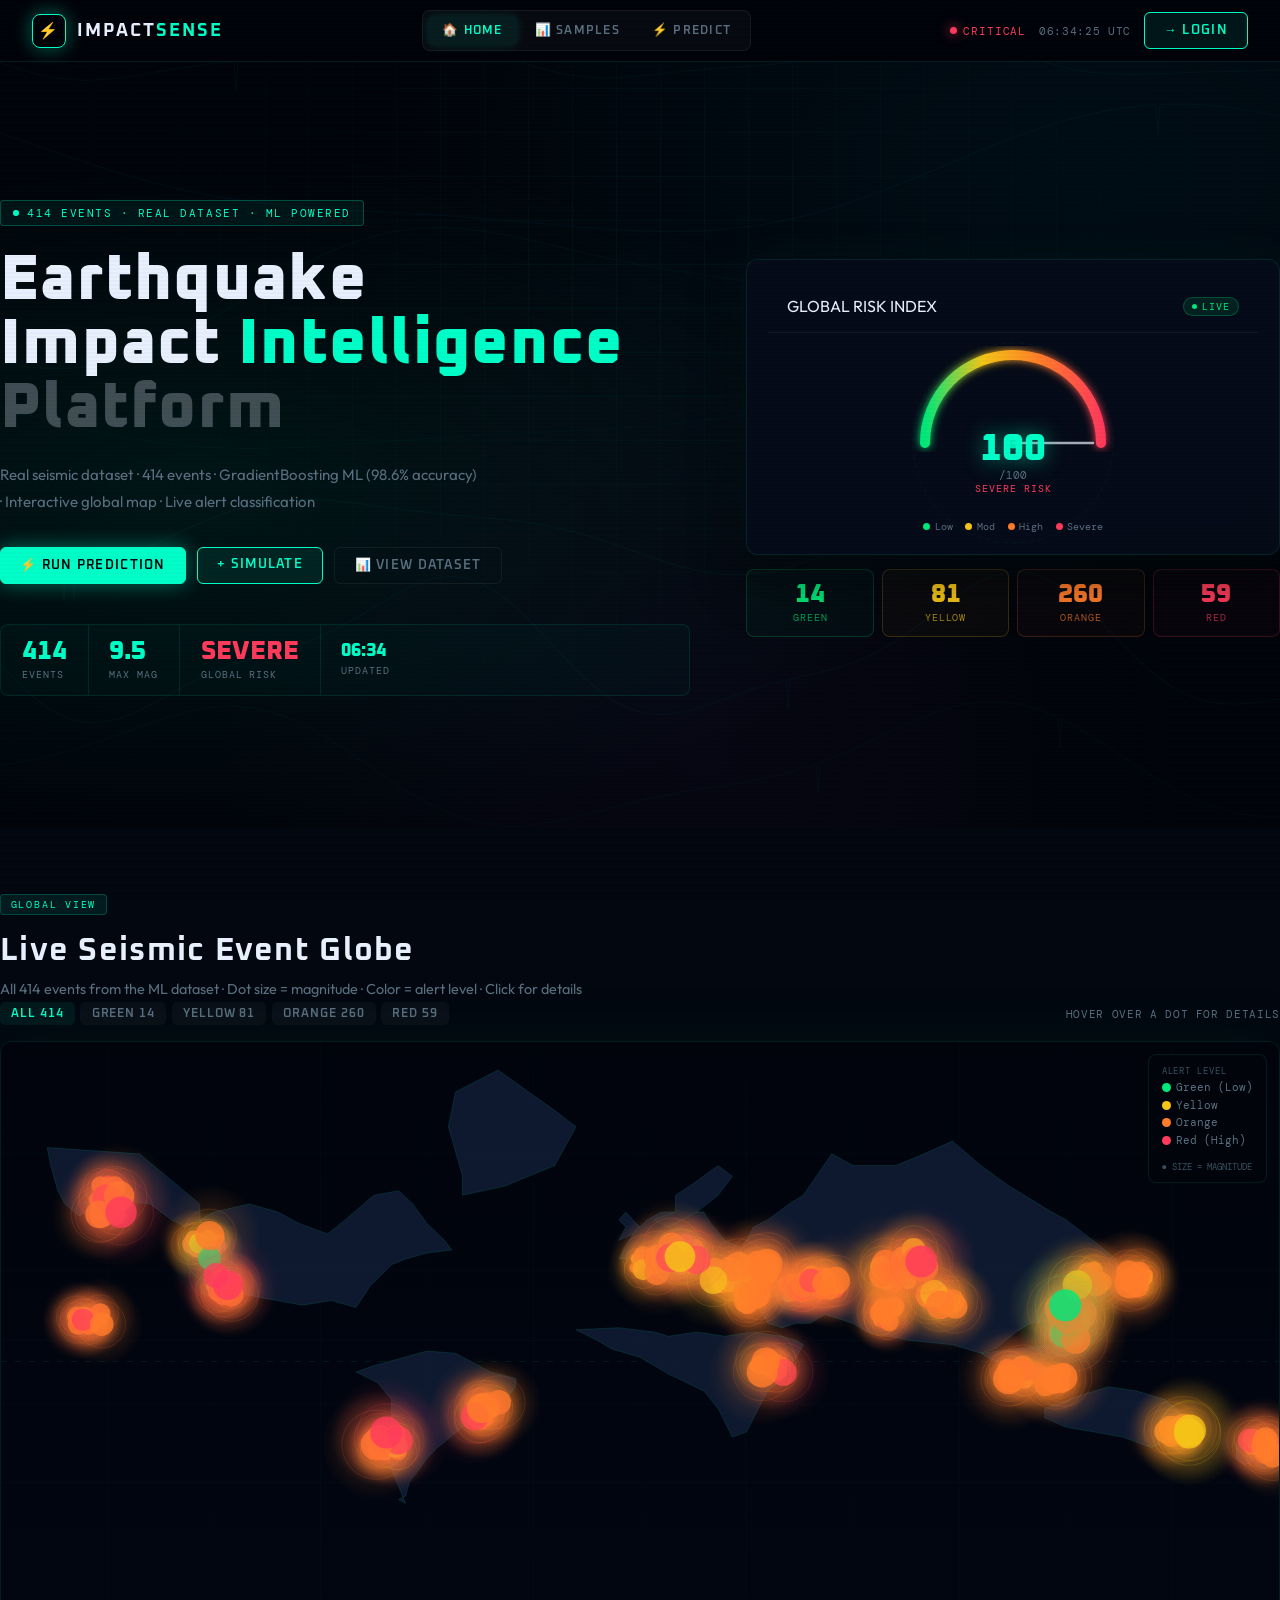
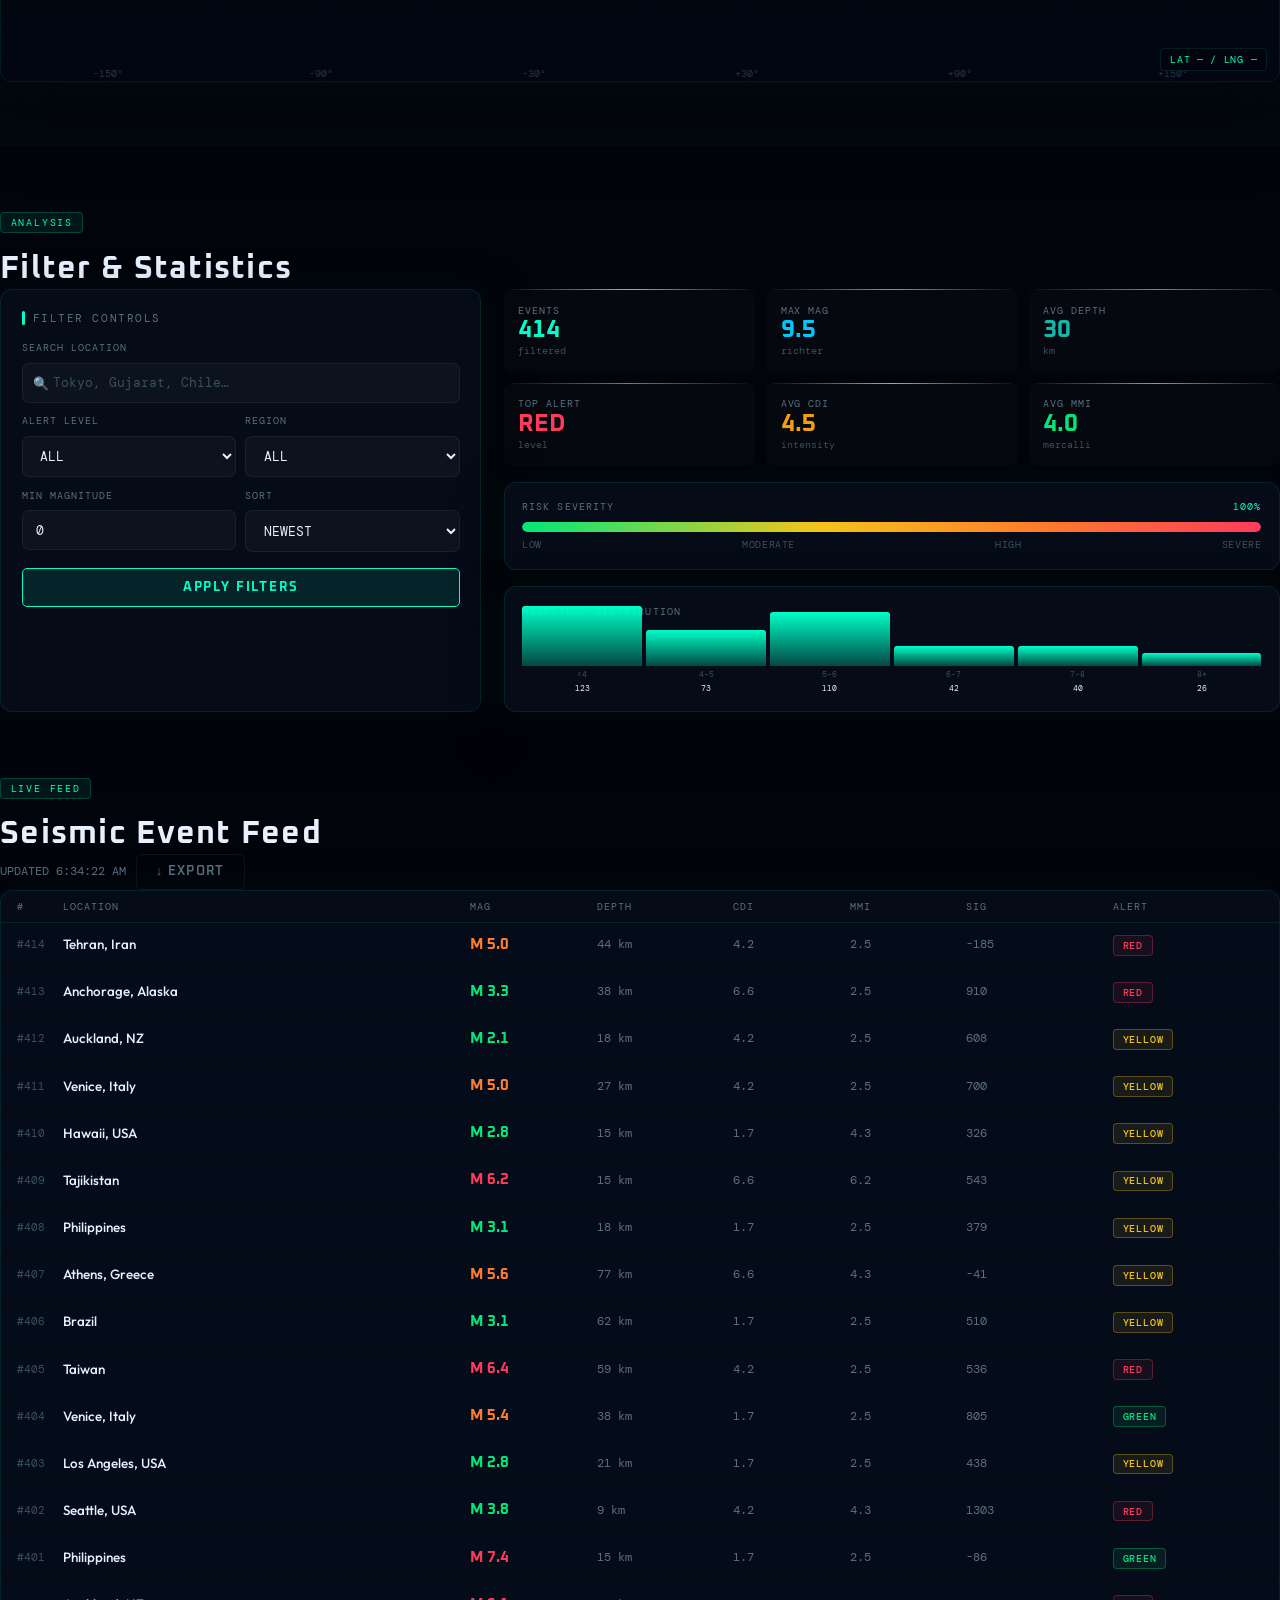
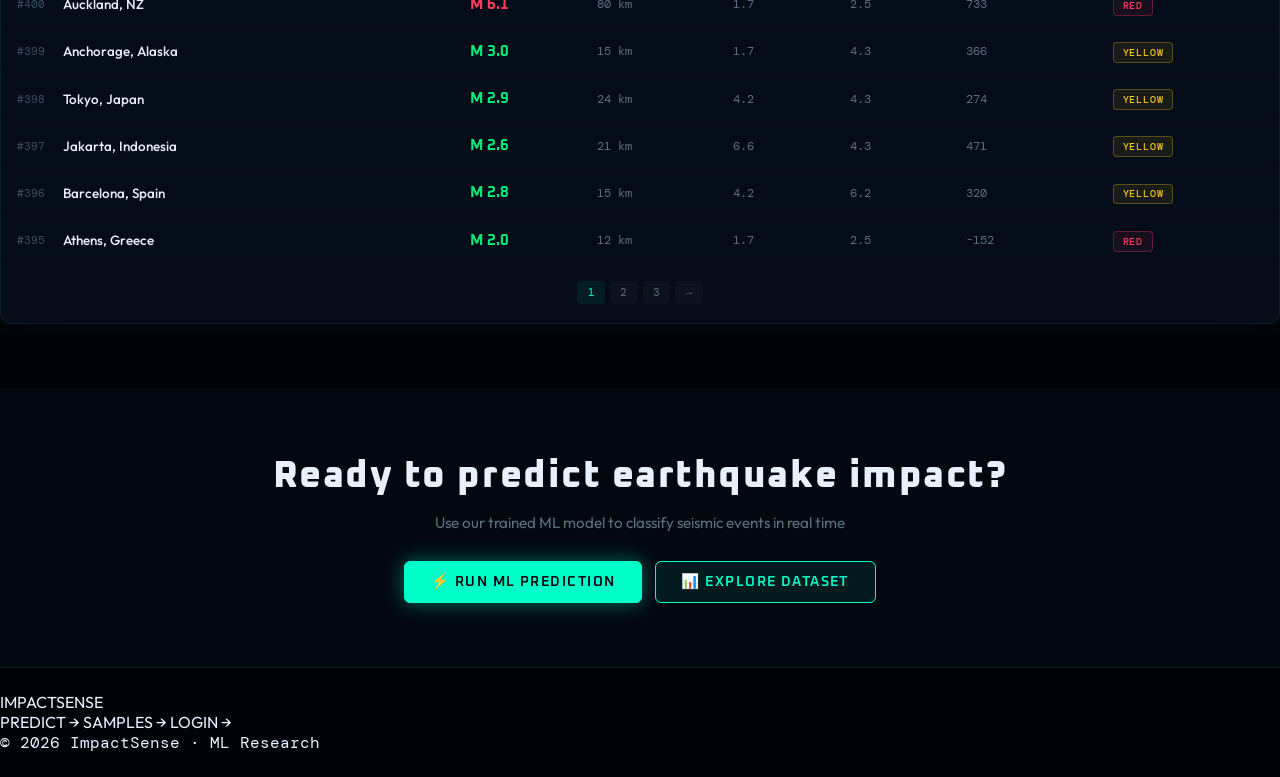
==== commit 7d5d0383: "Update index.html" ====
--- a/index.html
+++ b/index.html
@@ -213,7 +213,6 @@
       <div class="nav-logo-icon">⚡</div>
       <div>
         <div>IMPACT<span>SENSE</span></div>
-        <span class="logo-sub">414 EVENTS LOADED</span>
       </div>
     </a>
     <nav class="nav-links">
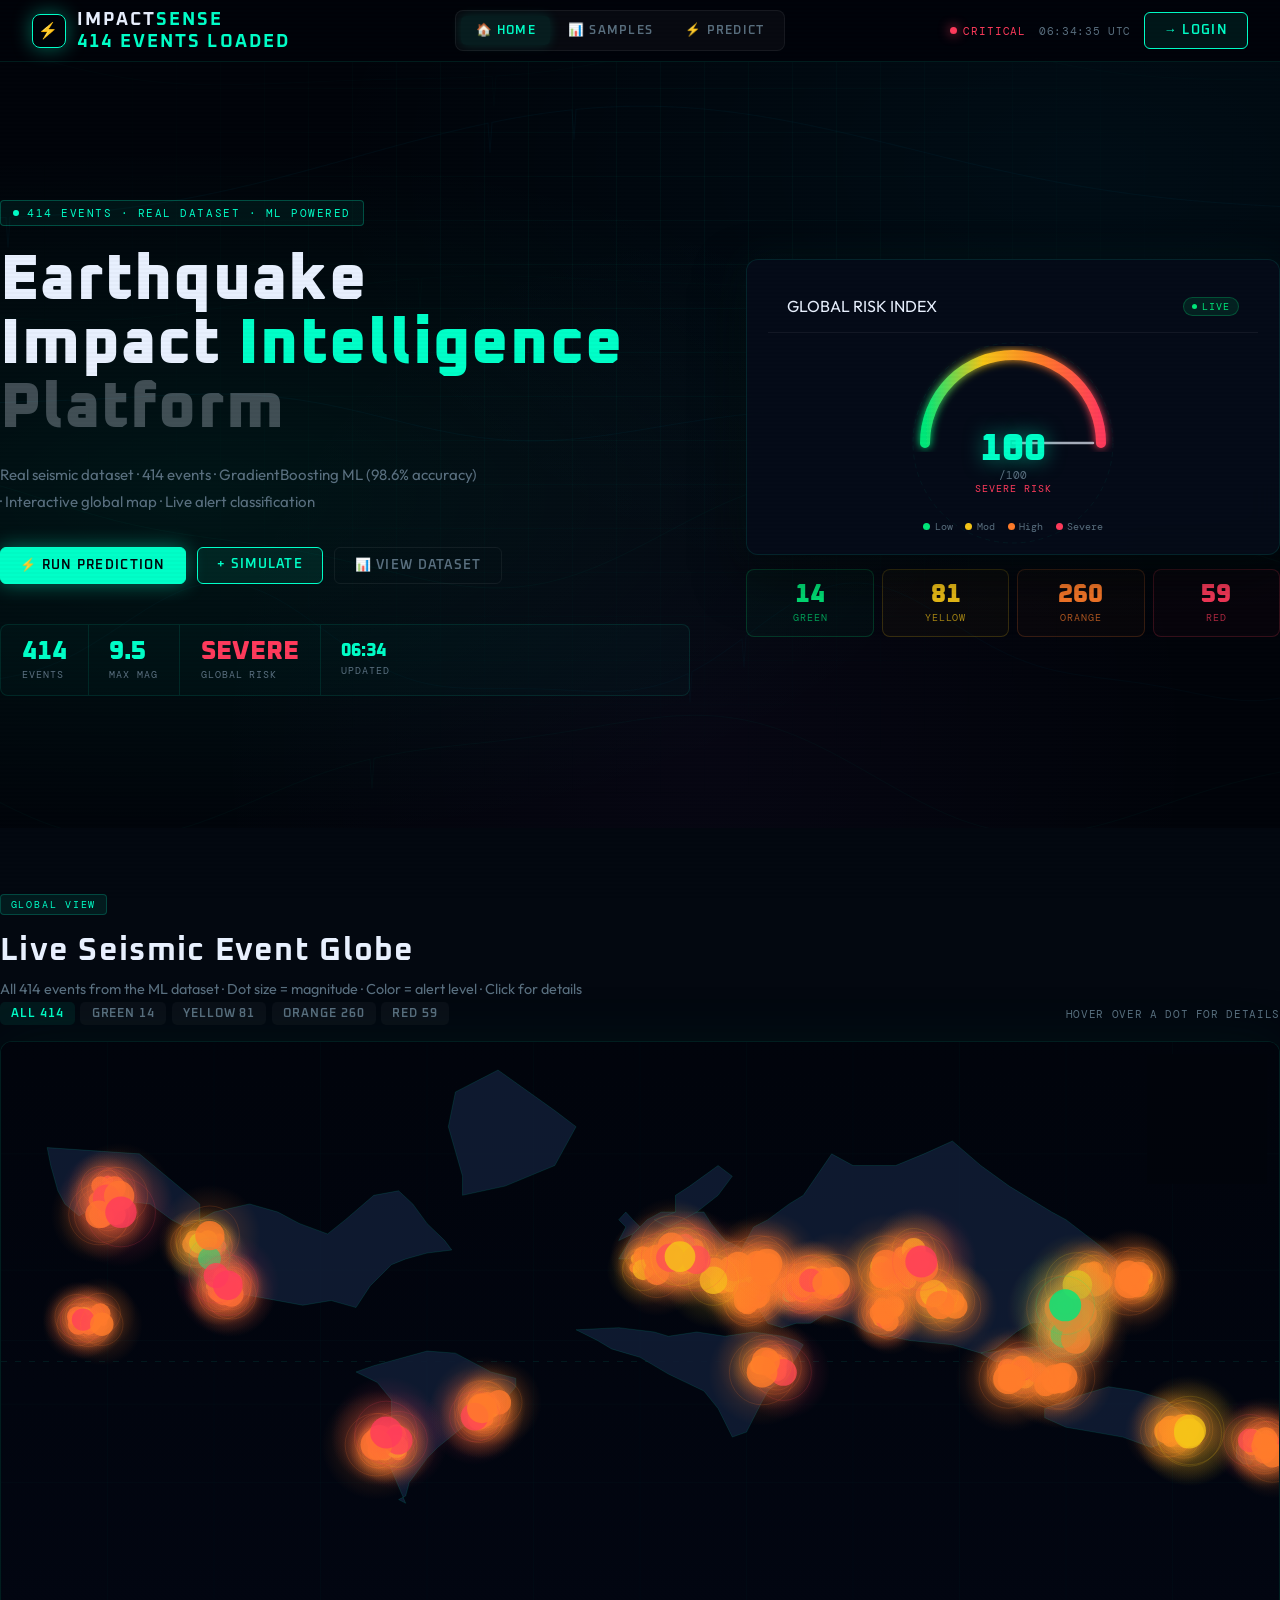
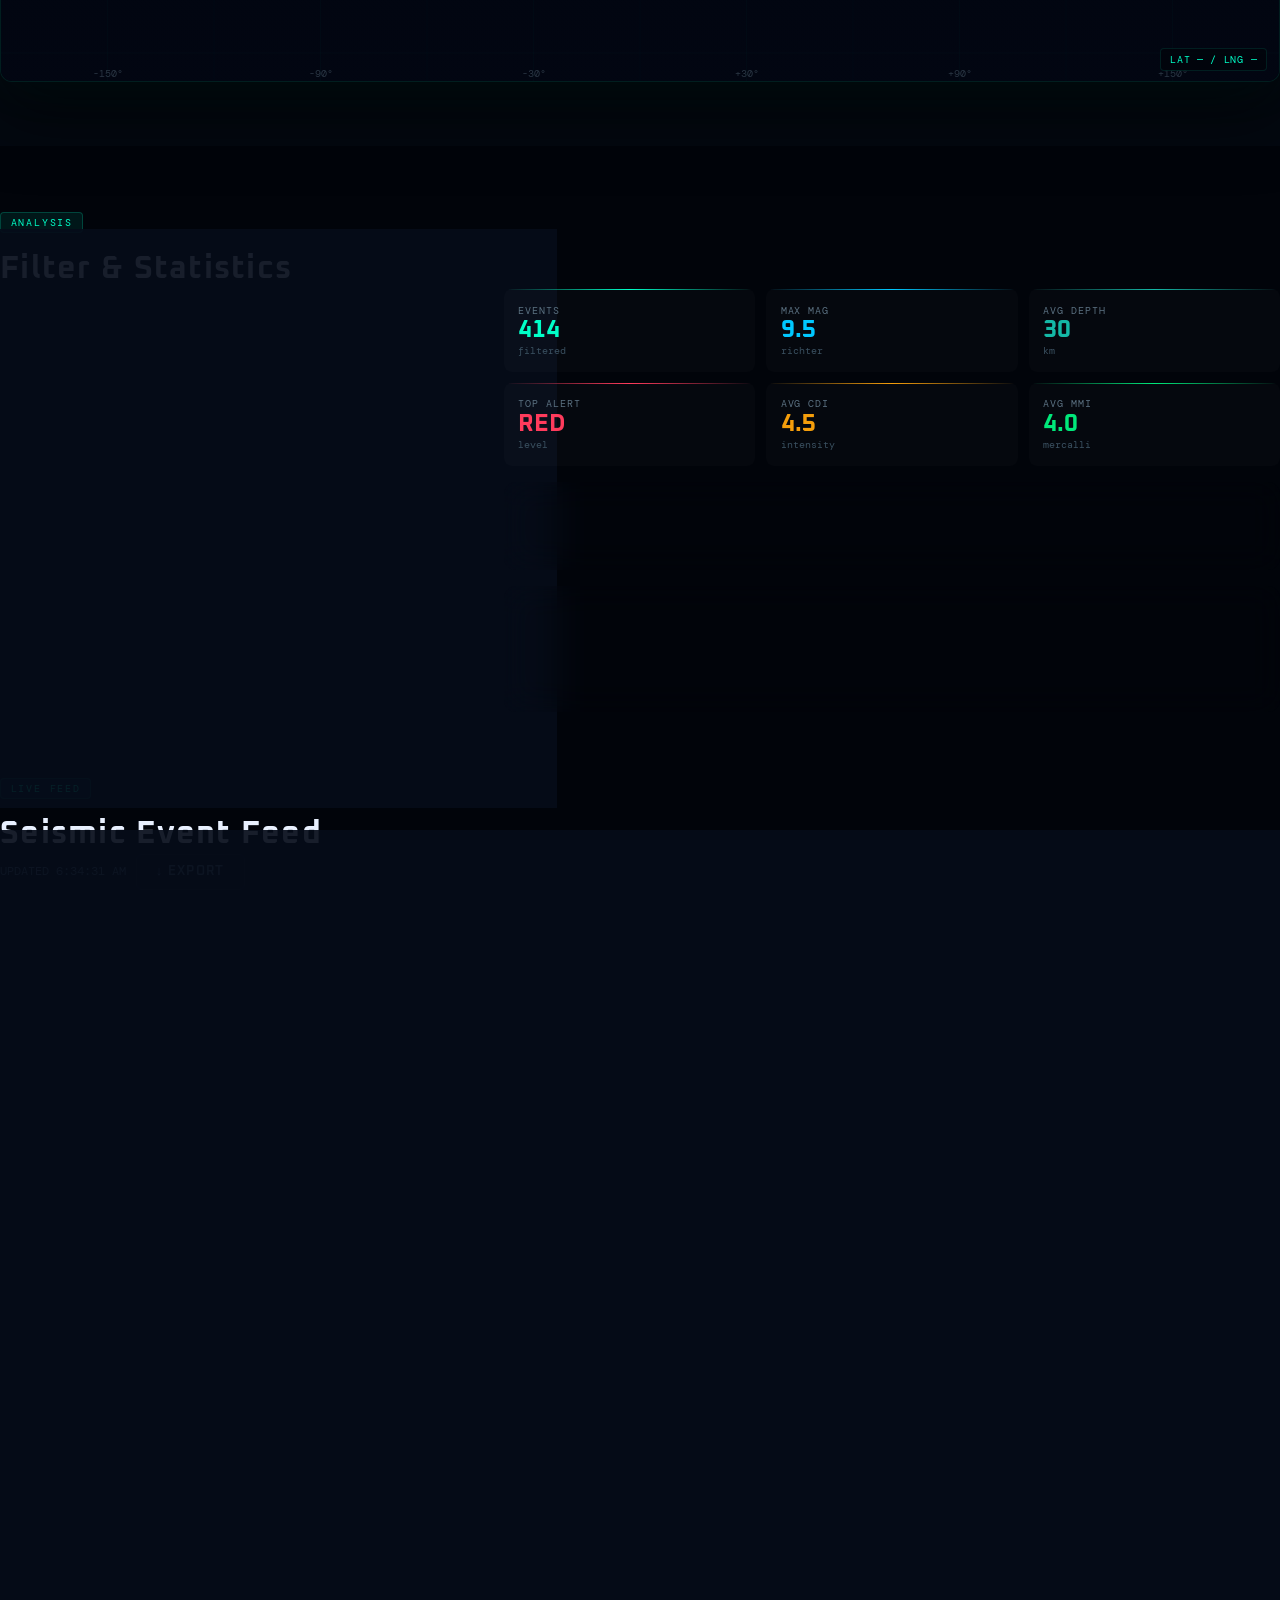
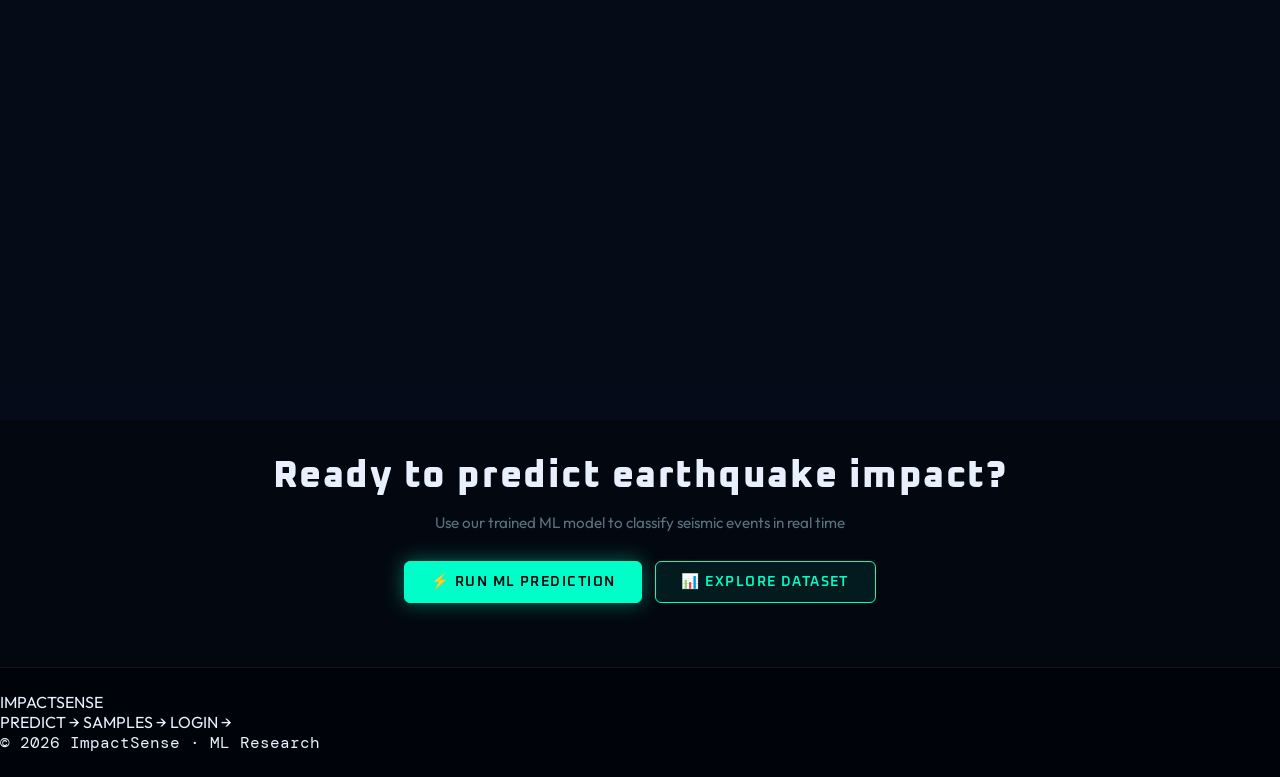
==== commit 02784bc2: "Add files via upload" ====
--- a/index.html
+++ b/index.html
@@ -5,8 +5,7 @@
   <title>ImpactSense — Seismic Intelligence Platform</title>
   <meta name="viewport" content="width=device-width,initial-scale=1"/>
   <link rel="stylesheet" href="shared.css"/>
-  <link rel="icon" type="image/png" href="earthquake.png"/>
-  <script>window.IMPACTSENSE_API_URL = "https://impactsense-api.onrender.com";</script>
+  <script>window.IMPACTSENSE_API_URL = "";</script>
   <style>
   /* ── HERO ── */
   .hero{min-height:92vh;display:flex;flex-direction:column;position:relative;overflow:hidden;padding-top:60px}
@@ -213,6 +212,7 @@
       <div class="nav-logo-icon">⚡</div>
       <div>
         <div>IMPACT<span>SENSE</span></div>
+        <span class="logo-sub">414 EVENTS LOADED</span>
       </div>
     </a>
     <nav class="nav-links">
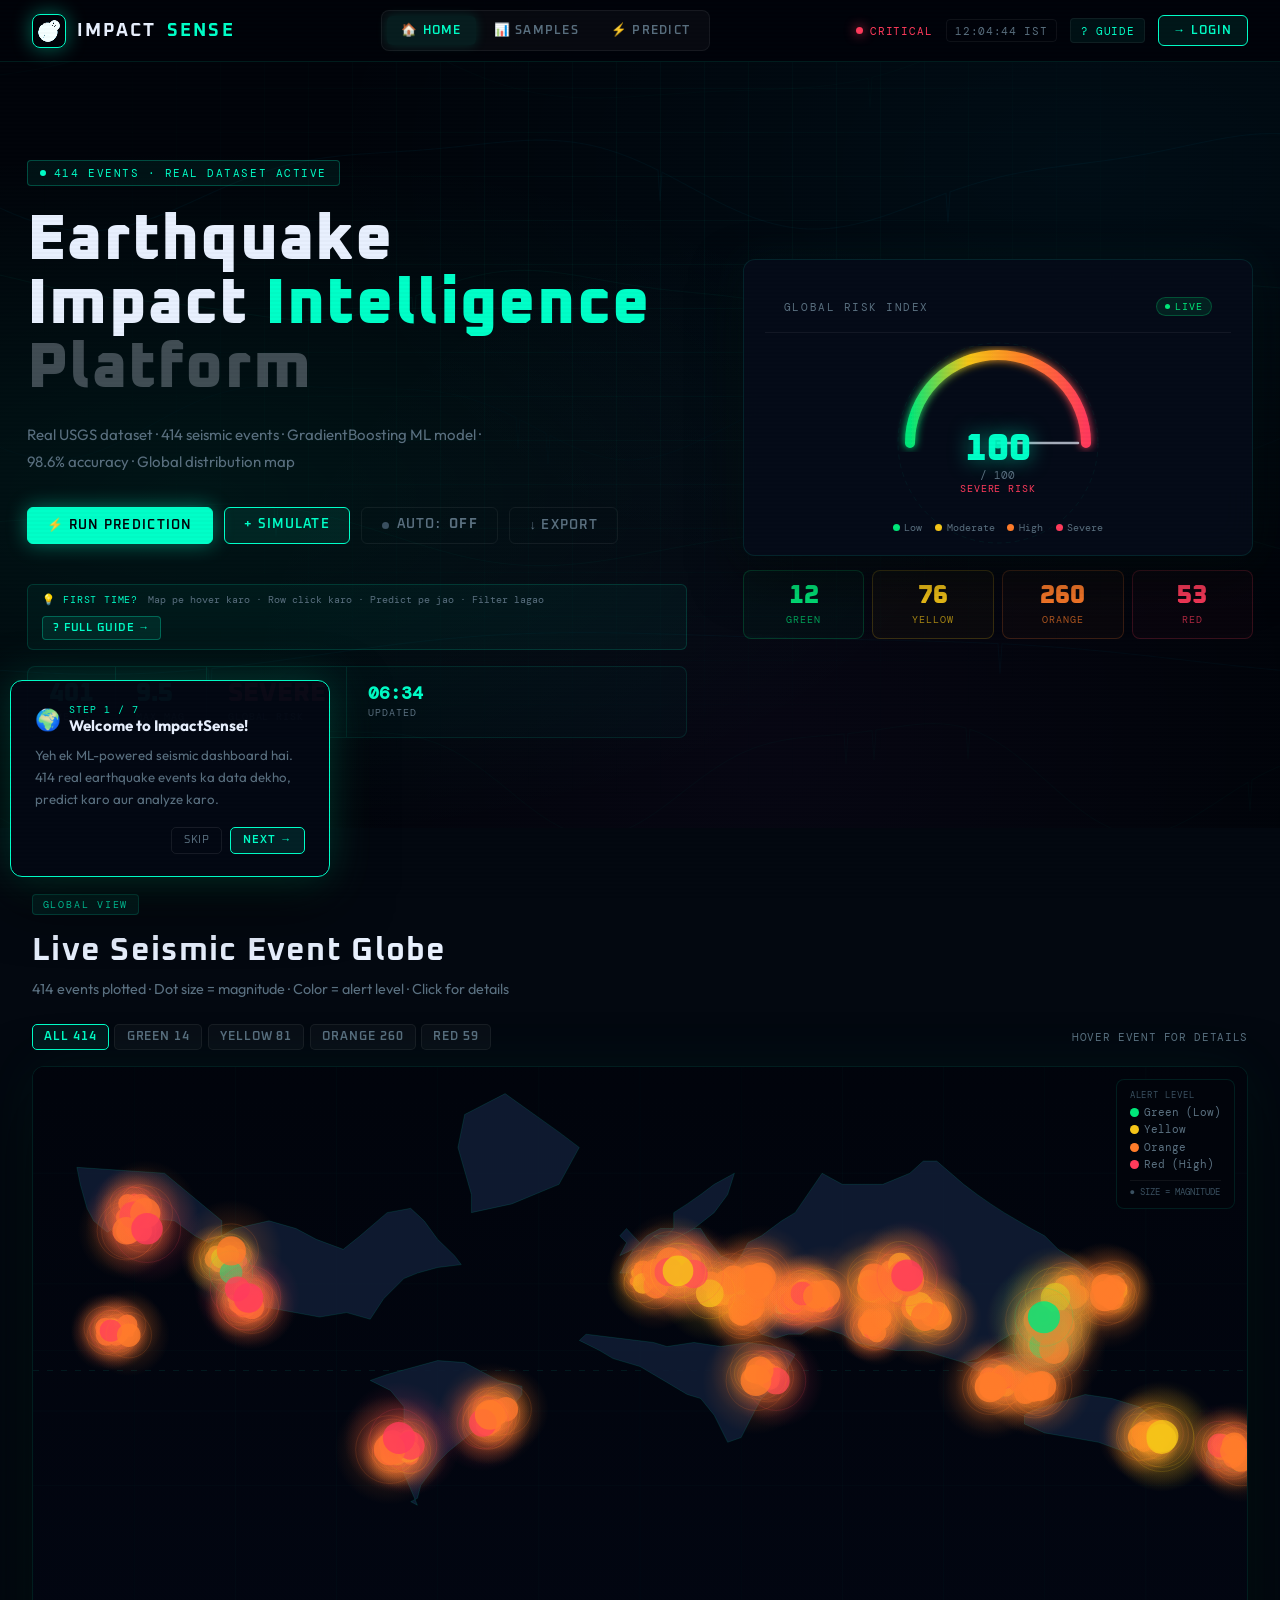
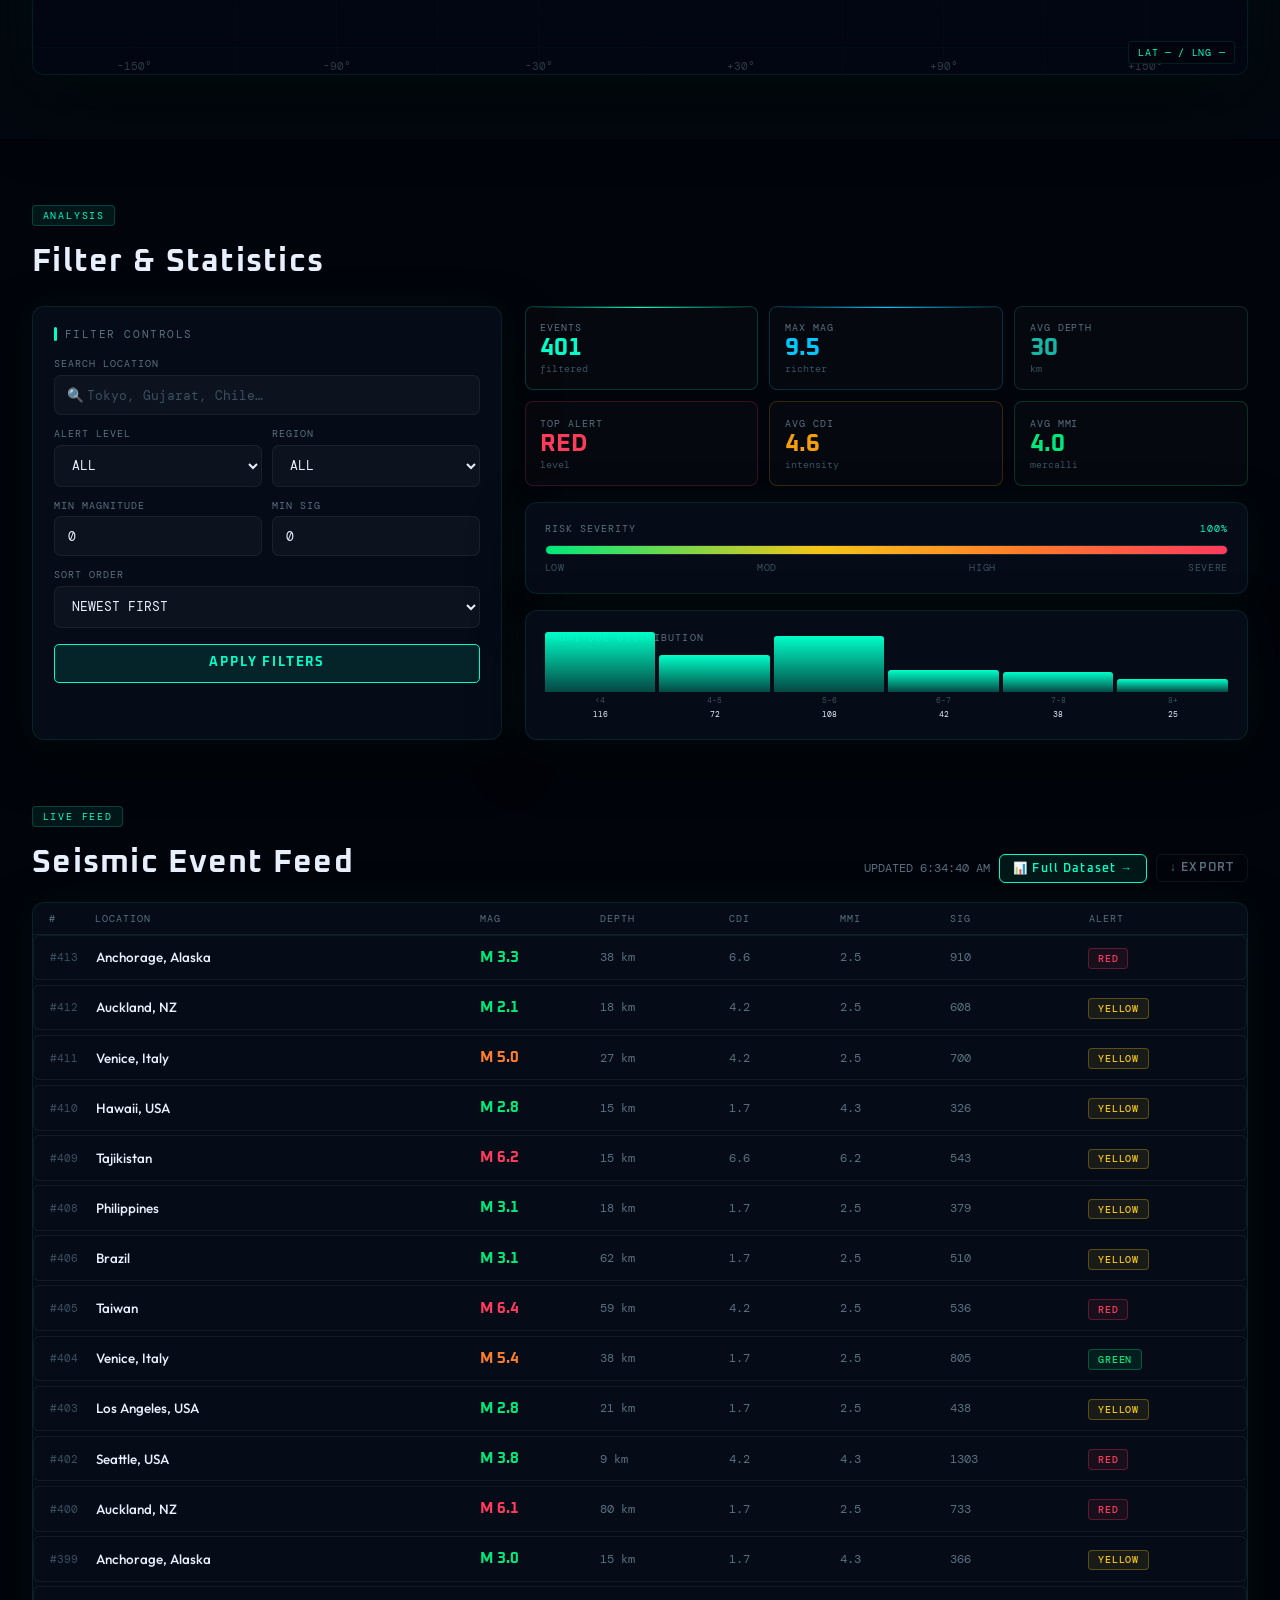
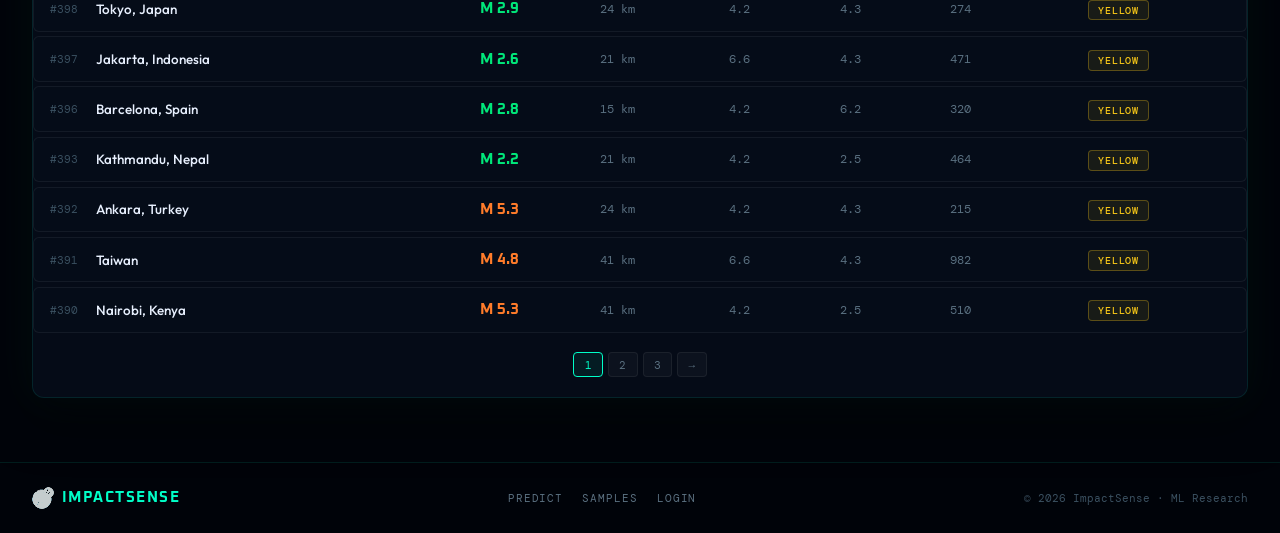
==== commit 780919c2: "Add files via upload" ====
--- a/index.html
+++ b/index.html
@@ -3,519 +3,507 @@
 <head>
   <meta charset="UTF-8"/>
   <title>ImpactSense — Seismic Intelligence Platform</title>
+  <link rel="icon" type="image/png" href="earthquake.png"/>
   <meta name="viewport" content="width=device-width,initial-scale=1"/>
+  <link rel="preconnect" href="https://fonts.googleapis.com"/>
+  <link rel="preconnect" href="https://fonts.gstatic.com" crossorigin/>
+  <link href="https://fonts.googleapis.com/css2?family=Oxanium:wght@300;400;500;600;700;800&family=DM+Mono:wght@300;400;500&family=Outfit:wght@300;400;500;600&display=swap" rel="stylesheet"/>
   <link rel="stylesheet" href="shared.css"/>
-  <script>window.IMPACTSENSE_API_URL = "";</script>
   <style>
-  /* ── HERO ── */
-  .hero{min-height:92vh;display:flex;flex-direction:column;position:relative;overflow:hidden;padding-top:60px}
-  .hero-bg{position:absolute;inset:0;z-index:0;
-    background:radial-gradient(ellipse at 15% 60%,rgba(0,255,200,.07) 0%,transparent 50%),
-               radial-gradient(ellipse at 85% 20%,rgba(0,200,255,.05) 0%,transparent 50%),
-               radial-gradient(ellipse at 55% 90%,rgba(168,85,247,.04) 0%,transparent 50%)}
-  #waveCanvas{position:absolute;inset:0;width:100%;height:100%;opacity:.35;pointer-events:none}
-  .hero-inner{position:relative;z-index:2;display:grid;grid-template-columns:1.1fr .85fr;
-    gap:3.5rem;align-items:center;flex:1;padding:3.5rem 0 3rem}
-
-  /* Hero left */
-  .h-pill{display:inline-flex;align-items:center;gap:.5rem;font-family:var(--fm);font-size:.68rem;
-    letter-spacing:.14em;color:var(--neon);border:1px solid rgba(0,255,200,.25);
-    background:rgba(0,255,200,.06);padding:.3rem .75rem;border-radius:4px;margin-bottom:1.4rem}
-  .h-pill-dot{width:6px;height:6px;border-radius:50%;background:var(--neon);animation:blink 1.2s ease infinite}
-  .hero-h1{font-family:var(--fd);font-weight:800;font-size:clamp(2.8rem,5vw,5rem);
-    letter-spacing:.02em;line-height:1.0;margin-bottom:1.3rem}
-  .hero-h1 em{font-style:normal;color:var(--neon)}
-  .hero-h1 .dim{color:rgba(232,240,254,.28)}
-  .hero-p{color:var(--muted);font-size:.94rem;line-height:1.8;max-width:30rem;margin-bottom:2rem}
-  .hero-btns{display:flex;gap:.7rem;flex-wrap:wrap;margin-bottom:2.5rem}
-  .hero-kpis{display:flex;align-items:center;border:1px solid var(--border);border-radius:8px;
-    overflow:hidden;background:rgba(0,255,200,.025)}
-  .kpi{padding:.9rem 1.3rem;display:flex;flex-direction:column;gap:.18rem}
-  .kpi-div{width:1px;align-self:stretch;background:var(--border)}
-  .kpi-val{font-family:var(--fd);font-size:1.6rem;font-weight:800;line-height:1;color:var(--neon)}
-  .kpi-lbl{font-family:var(--fm);font-size:.6rem;color:var(--muted);letter-spacing:.1em}
-
-  /* Gauge */
-  .gauge-card{padding:1.3rem;margin-bottom:.9rem}
-  .gauge-body{position:relative;display:flex;justify-content:center}
-  .gauge-svg{width:100%;max-width:220px;overflow:visible}
-  .g-trk{stroke:rgba(255,255,255,.06);fill:none}
-  .g-fill{fill:none;transition:stroke-dashoffset .8s cubic-bezier(.4,0,.2,1)}
-  .g-needle{transition:transform .8s cubic-bezier(.4,0,.2,1);transform-origin:110px 110px}
-  .gauge-center{position:absolute;bottom:10%;left:50%;transform:translateX(-50%);
-    display:flex;flex-direction:column;align-items:center}
-  .g-num{font-family:var(--fd);font-size:2.4rem;font-weight:800;color:var(--neon);
-    text-shadow:0 0 20px rgba(0,255,200,.5);line-height:1}
-  .g-of{font-family:var(--fm);font-size:.68rem;color:var(--muted)}
-  .g-lbl{font-family:var(--fm);font-size:.62rem;letter-spacing:.1em;color:var(--neon)}
-  .g-key{display:flex;justify-content:center;gap:.8rem;font-family:var(--fm);font-size:.63rem;color:var(--muted);margin-top:.4rem}
-  .g-key span{display:flex;align-items:center;gap:.28rem}
-  .g-key i{width:7px;height:7px;border-radius:50%;display:inline-block}
-
-  /* Alert chips */
-  .alert-chips{display:grid;grid-template-columns:repeat(4,1fr);gap:.5rem}
-  .ac{border-radius:8px;border:1px solid;padding:.75rem .5rem;
-    display:flex;flex-direction:column;align-items:center;gap:.25rem}
-  .ac-count{font-family:var(--fd);font-size:1.6rem;font-weight:800;line-height:1}
-  .ac-lbl{font-family:var(--fm);font-size:.6rem;letter-spacing:.1em}
-
-  /* ── MAP SECTION ── */
-  .map-section{padding:4rem 0;background:var(--deep)}
-  .map-ctrls{display:flex;justify-content:space-between;align-items:center;gap:1rem;flex-wrap:wrap;margin-bottom:1rem}
-  .mc-btns{display:flex;gap:.35rem;flex-wrap:wrap}
-  .mc-btn{font-family:var(--fd);font-size:.72rem;font-weight:600;letter-spacing:.08em;
-    padding:.3rem .7rem;border-radius:5px;border:1px solid var(--bdr2);
-    background:rgba(255,255,255,.03);color:var(--muted);cursor:pointer;transition:all .2s}
-  .mc-btn.active,.mc-btn:hover{border-color:var(--neon);color:var(--neon);background:rgba(0,255,200,.07)}
-  .mc-btn.g.active{border-color:var(--green);color:var(--green);background:rgba(0,232,122,.07)}
-  .mc-btn.y.active{border-color:var(--yellow);color:var(--yellow);background:rgba(245,197,24,.07)}
-  .mc-btn.o.active{border-color:var(--orange);color:var(--orange);background:rgba(255,124,42,.07)}
-  .mc-btn.r.active{border-color:var(--red);color:var(--red);background:rgba(255,59,92,.07)}
-  .mc-info{font-family:var(--fm);font-size:.68rem;color:var(--muted);letter-spacing:.06em}
-
-  .map-frame{position:relative;border:1px solid var(--border);border-radius:12px;overflow:hidden;
-    background:rgba(2,5,12,.97);box-shadow:0 0 60px rgba(0,255,200,.05),0 30px 70px rgba(0,0,0,.6)}
-  #worldMap{display:block;width:100%;height:auto;cursor:crosshair}
-  .map-tooltip{position:absolute;display:none;z-index:20;pointer-events:none;
-    background:rgba(3,8,16,.96);border:1px solid var(--border);border-radius:8px;
-    padding:.7rem .9rem;min-width:175px;box-shadow:0 8px 30px rgba(0,0,0,.7)}
-  .map-tooltip.show{display:block}
-  .tt-loc{font-weight:600;font-size:.84rem;margin-bottom:.4rem}
-  .tt-row{display:grid;grid-template-columns:auto 1fr;gap:.2rem .5rem;font-family:var(--fm);font-size:.7rem}
-  .tt-k{color:var(--muted)}.tt-v{font-weight:500}
-  .map-legend{position:absolute;top:12px;right:12px;z-index:5;
-    background:rgba(2,5,12,.88);border:1px solid var(--border);border-radius:8px;
-    padding:.6rem .8rem;display:flex;flex-direction:column;gap:.28rem;backdrop-filter:blur(8px)}
-  .ml-item{display:flex;align-items:center;gap:.35rem;font-family:var(--fm);font-size:.66rem;color:var(--muted)}
-  .mld{width:9px;height:9px;border-radius:50%}
-  .map-coords{position:absolute;bottom:10px;right:12px;font-family:var(--fm);font-size:.62rem;
-    color:var(--neon);background:rgba(2,5,12,.85);border:1px solid var(--border);
-    padding:.25rem .55rem;border-radius:4px;z-index:5;letter-spacing:.07em}
-
-  /* ── STATS SECTION ── */
-  .stats-section{padding:4rem 0}
-  .stats-layout{display:grid;grid-template-columns:.62fr 1fr;gap:1.4rem}
-
-  /* Filter panel */
-  .filter-panel{padding:1.3rem}
-  .fp-title{font-family:var(--fm);font-size:.68rem;letter-spacing:.14em;color:var(--muted);
-    display:flex;align-items:center;gap:.5rem;margin-bottom:1rem}
-  .fp-title::before{content:'';width:3px;height:14px;background:var(--neon);border-radius:2px;display:inline-block}
-  .filter-fields{display:flex;flex-direction:column;gap:.7rem;margin-bottom:1rem}
-  .ff{display:flex;flex-direction:column;gap:.25rem}
-  .ff-2{display:grid;grid-template-columns:1fr 1fr;gap:.6rem}
-  .fi-wrap{position:relative}
-  .fi-pre{position:absolute;left:.7rem;top:50%;transform:translateY(-50%);color:var(--neon);font-size:.8rem;pointer-events:none}
-  .fi-wrap input{padding-left:1.9rem}
-  .apply-btn{width:100%;padding:.66rem;font-family:var(--fd);font-weight:700;font-size:.82rem;
-    letter-spacing:.14em;border-radius:5px;border:1px solid var(--neon);
-    background:rgba(0,255,200,.1);color:var(--neon);cursor:pointer;transition:all .2s}
-  .apply-btn:hover{background:rgba(0,255,200,.2);box-shadow:var(--glow)}
-
-  /* Stats column */
-  .stats-col{display:flex;flex-direction:column;gap:1rem}
-  .stats-grid{display:grid;grid-template-columns:repeat(3,1fr);gap:.7rem}
-  .scard{border-radius:8px;padding:.9rem;border:1px solid var(--bdr2);
-    background:rgba(255,255,255,.02);display:flex;flex-direction:column;gap:.12rem;
-    position:relative;overflow:hidden;transition:transform .2s}
-  .scard:hover{transform:translateY(-2px)}
-  .scard::before{content:'';position:absolute;top:0;left:0;right:0;height:1px}
-  .c1{border-color:rgba(0,255,200,.2)}.c1::before{background:linear-gradient(90deg,transparent,var(--neon),transparent)}.c1 .sv{color:var(--neon)}
-  .c2{border-color:rgba(0,200,255,.2)}.c2::before{background:linear-gradient(90deg,transparent,var(--neon2),transparent)}.c2 .sv{color:var(--neon2)}
-  .c3{border-color:rgba(20,184,166,.2)}.c3::before{background:linear-gradient(90deg,transparent,#14b8a6,transparent)}.c3 .sv{color:#14b8a6}
-  .c4{border-color:rgba(255,59,92,.2)}.c4::before{background:linear-gradient(90deg,transparent,var(--red),transparent)}.c4 .sv{color:var(--red)}
-  .c5{border-color:rgba(245,158,11,.2)}.c5::before{background:linear-gradient(90deg,transparent,#f59e0b,transparent)}.c5 .sv{color:#f59e0b}
-  .c6{border-color:rgba(0,232,122,.2)}.c6::before{background:linear-gradient(90deg,transparent,var(--green),transparent)}.c6 .sv{color:var(--green)}
-  .sl{font-family:var(--fm);font-size:.6rem;color:var(--muted);letter-spacing:.1em}
-  .sv{font-family:var(--fd);font-size:1.5rem;font-weight:700;line-height:1}
-  .su{font-family:var(--fm);font-size:.6rem;color:var(--muted2)}
-
-  .rbar-card{padding:1.1rem}
-  .rbar-hdr{display:flex;justify-content:space-between;font-family:var(--fm);font-size:.65rem;color:var(--muted);letter-spacing:.1em;margin-bottom:.55rem}
-  .rbar-pct{color:var(--neon)}
-  .rbar-track{height:10px;background:rgba(255,255,255,.05);border-radius:999px;overflow:hidden;border:1px solid var(--bdr2);margin-bottom:.4rem}
-  .rbar-fill{height:100%;border-radius:999px;width:0%;
-    background:linear-gradient(to right,var(--green) 0%,var(--yellow) 40%,var(--orange) 70%,var(--red) 100%);
-    transition:width .7s cubic-bezier(.4,0,.2,1)}
-  .rbar-scale{display:flex;justify-content:space-between;font-family:var(--fm);font-size:.6rem;color:var(--muted2);letter-spacing:.06em}
-
-  .histo-card{padding:1.1rem}
-  .histo{display:flex;gap:.25rem;align-items:flex-end;height:65px}
-  .hb-w{flex:1;display:flex;flex-direction:column;align-items:center;gap:.18rem}
-  .hb{width:100%;border-radius:3px 3px 0 0;background:linear-gradient(180deg,var(--neon),rgba(0,255,200,.25));min-height:3px;transition:height .5s}
-  .hb-l{font-family:var(--fm);font-size:.52rem;color:var(--muted2)}
-
-  /* ── EVENTS TABLE ── */
-  .events-section{padding:0 0 4rem}
-  .et-head{display:grid;grid-template-columns:2.5rem 2fr .6fr .65fr .55fr .55fr .7fr .75fr;
-    gap:.4rem;padding:.55rem 1rem;font-family:var(--fm);font-size:.62rem;color:var(--muted);
-    letter-spacing:.1em;border-bottom:1px solid var(--border)}
-  .e-row{display:grid;grid-template-columns:2.5rem 2fr .6fr .65fr .55fr .55fr .7fr .75fr;
-    gap:.4rem;align-items:center;padding:.62rem 1rem;border:1px solid var(--bdr2);
-    border-radius:6px;background:rgba(6,13,26,.8);cursor:pointer;transition:all .14s;
-    position:relative;overflow:hidden}
-  .e-row::before{content:'';position:absolute;left:0;top:0;bottom:0;width:2px;background:transparent;transition:background .14s}
-  .e-row:hover{border-color:rgba(0,255,200,.3);background:rgba(0,255,200,.04);transform:translateX(3px)}
-  .e-row:hover::before{background:var(--neon)}
-  .e-id{font-family:var(--fm);font-size:.68rem;color:var(--muted2)}
-  .e-loc{font-size:.84rem;font-weight:500;white-space:nowrap;overflow:hidden;text-overflow:ellipsis}
-  .e-mag{font-family:var(--fd);font-size:.92rem;font-weight:700}
-  .e-cell{font-family:var(--fm);font-size:.75rem;color:var(--muted)}
-  .events-body{display:flex;flex-direction:column;gap:.28rem}
-  .pg-row{display:flex;gap:.3rem;justify-content:center;padding:1.2rem 0;flex-wrap:wrap}
-  .pg{font-family:var(--fm);font-size:.68rem;padding:.3rem .65rem;border-radius:4px;
-    border:1px solid var(--bdr2);background:rgba(255,255,255,.03);color:var(--muted);cursor:pointer;transition:all .14s}
-  .pg.active,.pg:hover{border-color:var(--neon);color:var(--neon);background:rgba(0,255,200,.07)}
-
-  /* ── CTA BAND ── */
-  .cta-band{padding:4rem 0;background:var(--deep);text-align:center}
-  .cta-band h2{font-family:var(--fd);font-size:clamp(1.6rem,3vw,2.4rem);font-weight:800;letter-spacing:.04em;margin-bottom:.8rem}
-  .cta-band p{color:var(--muted);font-size:.95rem;margin-bottom:1.8rem}
-  .cta-btns{display:flex;gap:.8rem;justify-content:center;flex-wrap:wrap}
-
-  /* ── MODAL ── */
-  .modal{position:fixed;inset:0;display:none;z-index:500}
-  .modal.open{display:block}
-  .modal-bg{position:absolute;inset:0;background:rgba(0,0,0,.75);backdrop-filter:blur(6px)}
-  .modal-box{position:relative;width:min(680px,calc(100% - 2rem));margin:8vh auto;
-    background:rgba(4,9,20,.98);border:1px solid var(--border);border-radius:14px;
-    box-shadow:0 0 60px rgba(0,255,200,.1),0 30px 80px rgba(0,0,0,.8);overflow:hidden;
-    animation:mIn .2s ease both}
-  @keyframes mIn{from{opacity:0;transform:scale(.96) translateY(8px)}}
-  .modal-top{display:flex;justify-content:space-between;align-items:flex-start;
-    padding:1.1rem 1.3rem;border-bottom:1px solid var(--border);gap:1rem}
-  .modal-eye{font-family:var(--fm);font-size:.62rem;color:var(--neon);letter-spacing:.14em;display:block;margin-bottom:.2rem}
-  .modal-ttl{font-family:var(--fd);font-size:1.15rem;font-weight:700;letter-spacing:.04em}
-  .modal-sub{font-family:var(--fm);font-size:.7rem;color:var(--muted);margin-top:.18rem}
-  .modal-close{background:rgba(255,255,255,.04);border:1px solid var(--bdr2);color:var(--muted);
-    width:30px;height:30px;border-radius:5px;cursor:pointer;font-size:.82rem;flex-shrink:0;transition:all .15s}
-  .modal-close:hover{border-color:var(--red);color:var(--red)}
-  .modal-body{padding:1.2rem 1.3rem}
-  .modal-grid{display:grid;grid-template-columns:repeat(3,1fr);gap:.6rem;margin-bottom:.9rem}
-  .mg-cell{background:rgba(255,255,255,.025);border:1px solid var(--bdr2);border-radius:6px;padding:.72rem .85rem}
-  .mg-cell.wide{grid-column:span 2}
-  .mg-lbl{font-family:var(--fm);font-size:.6rem;color:var(--muted);letter-spacing:.1em;display:block;margin-bottom:.2rem}
-  .mg-val{font-family:var(--fd);font-size:1.1rem;font-weight:700}
-  .modal-note{font-family:var(--fm);font-size:.72rem;color:var(--muted);
-    background:rgba(245,158,11,.05);border:1px solid rgba(245,158,11,.2);border-radius:6px;padding:.65rem .9rem}
-
-  @media(max-width:1100px){.hero-inner{grid-template-columns:1fr}.stats-layout{grid-template-columns:1fr}.hero-right{display:grid;grid-template-columns:1fr 1fr;gap:.9rem}}
-  @media(max-width:780px){.et-head,.e-row{grid-template-columns:2fr .6fr .75fr}.et-head span:nth-child(n+4),.e-row *:nth-child(n+4){display:none}.stats-grid{grid-template-columns:repeat(2,1fr)}.modal-grid{grid-template-columns:repeat(2,1fr)}.mg-cell.wide{grid-column:span 2}}
+    /* ── HERO ── */
+    .hero{min-height:92vh;display:flex;flex-direction:column;position:relative;overflow:hidden;padding-top:62px}
+    .hero-bg{position:absolute;inset:0;z-index:0;
+      background:radial-gradient(ellipse at 15% 60%,rgba(0,255,200,.07) 0%,transparent 50%),
+                 radial-gradient(ellipse at 85% 20%,rgba(0,200,255,.05) 0%,transparent 50%),
+                 radial-gradient(ellipse at 60% 90%,rgba(168,85,247,.04) 0%,transparent 50%)}
+    #waveCanvas{position:absolute;inset:0;width:100%;height:100%;opacity:.35;pointer-events:none}
+    .hero-content{position:relative;z-index:2;display:grid;grid-template-columns:1.1fr .85fr;gap:3.5rem;align-items:center;flex:1;padding:3.5rem 0 3rem}
+    .hero-pill{display:inline-flex;align-items:center;gap:.5rem;font-family:var(--fm);font-size:.68rem;letter-spacing:.14em;color:var(--neon);border:1px solid rgba(0,255,200,.25);background:rgba(0,255,200,.06);padding:.3rem .75rem;border-radius:4px;margin-bottom:1.4rem}
+    .hp-dot{width:6px;height:6px;border-radius:50%;background:var(--neon);animation:blink 1.2s ease infinite}
+    .hero-h1{font-family:var(--fd);font-weight:800;font-size:clamp(2.8rem,5vw,5rem);letter-spacing:.02em;line-height:1.0;margin-bottom:1.3rem}
+    .hero-h1 em{font-style:normal;color:var(--neon)}
+    .hero-h1 .h1-dim{color:rgba(232,240,254,.28)}
+    .hero-p{color:var(--muted);font-size:.94rem;line-height:1.8;max-width:30rem;margin-bottom:2rem}
+    .hero-btns{display:flex;gap:.7rem;flex-wrap:wrap;margin-bottom:2.5rem}
+    .hero-kpis{display:flex;align-items:center;border:1px solid var(--border);border-radius:8px;overflow:hidden;background:rgba(0,255,200,.025)}
+    .hkpi{padding:.9rem 1.3rem;display:flex;flex-direction:column;gap:.18rem}
+    .hkpi-div{width:1px;align-self:stretch;background:var(--border)}
+    .hkpi-val{font-family:var(--fd);font-size:1.6rem;font-weight:800;line-height:1;color:var(--neon)}
+    .hkpi-lbl{font-family:var(--fm);font-size:.6rem;color:var(--muted);letter-spacing:.1em}
+
+    /* ── GAUGE ── */
+    .gauge-card{padding:1.3rem;margin-bottom:.9rem}
+    .gauge-body{position:relative;display:flex;justify-content:center}
+    .gauge-svg{width:100%;max-width:220px;overflow:visible}
+    .g-trk{stroke:rgba(255,255,255,.06);fill:none}
+    .g-fill{fill:none;transition:stroke-dashoffset .8s cubic-bezier(.4,0,.2,1)}
+    .g-needle{transition:transform .8s cubic-bezier(.4,0,.2,1);transform-origin:110px 110px;stroke:rgba(232,240,254,.7);stroke-width:2.5px;stroke-linecap:round}
+    .gauge-center{position:absolute;bottom:10%;left:50%;transform:translateX(-50%);display:flex;flex-direction:column;align-items:center}
+    .g-num{font-family:var(--fd);font-size:2.4rem;font-weight:800;color:var(--neon);text-shadow:0 0 20px rgba(0,255,200,.5);line-height:1}
+    .g-of{font-family:var(--fm);font-size:.68rem;color:var(--muted)}
+    .g-lbl{font-family:var(--fm);font-size:.62rem;letter-spacing:.1em;color:var(--neon)}
+    .g-key{display:flex;justify-content:center;gap:.8rem;font-family:var(--fm);font-size:.63rem;color:var(--muted);margin-top:.5rem}
+    .g-key span{display:flex;align-items:center;gap:.28rem}
+    .g-key i{width:7px;height:7px;border-radius:50%;display:inline-block}
+    .alert-chips{display:grid;grid-template-columns:repeat(4,1fr);gap:.5rem}
+    .ac{border-radius:8px;border:1px solid;padding:.75rem .5rem;display:flex;flex-direction:column;align-items:center;gap:.25rem}
+    .ac-count{font-family:var(--fd);font-size:1.6rem;font-weight:800;line-height:1}
+    .ac-lbl{font-family:var(--fm);font-size:.6rem;letter-spacing:.1em}
+
+    /* ── MAP ── */
+    .map-section{padding:4rem 0;background:var(--deep)}
+    .map-controls{display:flex;justify-content:space-between;align-items:center;gap:1rem;flex-wrap:wrap;margin-bottom:1rem}
+    .mc-filters{display:flex;gap:.35rem;flex-wrap:wrap}
+    .mcf{font-family:var(--fd);font-size:.72rem;font-weight:600;letter-spacing:.08em;padding:.3rem .7rem;border-radius:5px;border:1px solid var(--border2);background:rgba(255,255,255,.03);color:var(--muted);cursor:pointer;transition:all .2s}
+    .mcf.active{border-color:var(--neon);color:var(--neon);background:rgba(0,255,200,.07)}
+    .mcf.g.active{border-color:var(--green);color:var(--green);background:rgba(0,232,122,.07)}
+    .mcf.y.active{border-color:var(--yellow);color:var(--yellow)}
+    .mcf.o.active{border-color:var(--orange);color:var(--orange)}
+    .mcf.r.active{border-color:var(--red);color:var(--red)}
+    .map-frame{position:relative;border:1px solid var(--border);border-radius:12px;overflow:hidden;background:rgba(2,5,12,.97);box-shadow:0 0 60px rgba(0,255,200,.05),0 30px 70px rgba(0,0,0,.6)}
+    #worldMap{display:block;width:100%;height:auto;cursor:crosshair}
+    .map-tooltip{position:absolute;display:none;z-index:20;pointer-events:none;background:rgba(3,8,16,.96);border:1px solid var(--border);border-radius:8px;padding:.7rem .9rem;min-width:175px;box-shadow:0 8px 30px rgba(0,0,0,.7)}
+    .map-tooltip.show{display:block}
+    .tt-title{font-weight:600;font-size:.84rem;margin-bottom:.45rem}
+    .tt-row{display:grid;grid-template-columns:auto 1fr;gap:.2rem .5rem;font-family:var(--fm);font-size:.7rem}
+    .tt-k{color:var(--muted)}.tt-v{color:var(--text);font-weight:500}
+    .map-legend{position:absolute;top:12px;right:12px;z-index:5;background:rgba(2,5,12,.88);border:1px solid var(--border);border-radius:8px;padding:.6rem .8rem;font-size:.7rem;display:flex;flex-direction:column;gap:.28rem;backdrop-filter:blur(8px)}
+    .ml-item{display:flex;align-items:center;gap:.35rem;font-family:var(--fm);font-size:.66rem;color:var(--muted)}
+    .mld{width:9px;height:9px;border-radius:50%}
+    .map-coords{position:absolute;bottom:10px;right:12px;font-family:var(--fm);font-size:.62rem;color:var(--neon);background:rgba(2,5,12,.85);border:1px solid var(--border);padding:.25rem .55rem;border-radius:4px;z-index:5;letter-spacing:.07em}
+
+    /* ── ANALYSIS ── */
+    .analysis-section{padding:4rem 0}
+    .analysis-grid{display:grid;grid-template-columns:.65fr 1fr;gap:1.4rem}
+    .filter-panel{padding:1.3rem}
+    .filter-label{font-family:var(--fm);font-size:.68rem;letter-spacing:.14em;color:var(--muted);display:flex;align-items:center;gap:.5rem;margin-bottom:1rem}
+    .filter-label::before{content:'';width:3px;height:14px;background:var(--neon);border-radius:2px}
+    .filter-fields{display:flex;flex-direction:column;gap:.75rem;margin-bottom:1rem}
+    .ff-2col{display:grid;grid-template-columns:1fr 1fr;gap:.6rem}
+    .apply-btn-main{width:100%;padding:.66rem;font-family:var(--fd);font-weight:700;font-size:.82rem;letter-spacing:.14em;border-radius:5px;border:1px solid var(--neon);background:rgba(0,255,200,.1);color:var(--neon);cursor:pointer;transition:all .2s}
+    .apply-btn-main:hover{background:rgba(0,255,200,.2);box-shadow:var(--glow-neon)}
+    .stats-col{display:flex;flex-direction:column;gap:1rem}
+    .stats-cards{display:grid;grid-template-columns:repeat(3,1fr);gap:.7rem}
+    .sc{border-radius:8px;padding:.9rem;border:1px solid var(--border2);background:rgba(255,255,255,.02);display:flex;flex-direction:column;gap:.12rem;position:relative;overflow:hidden;transition:transform .2s}
+    .sc:hover{transform:translateY(-2px)}
+    .sc::before{content:'';position:absolute;top:0;left:0;right:0;height:1px}
+    .sc.c1{border-color:rgba(0,255,200,.2)}.sc.c1::before{background:linear-gradient(90deg,transparent,var(--neon),transparent)}.sc.c1 .sv{color:var(--neon)}
+    .sc.c2{border-color:rgba(0,200,255,.2)}.sc.c2::before{background:linear-gradient(90deg,transparent,var(--neon2),transparent)}.sc.c2 .sv{color:var(--neon2)}
+    .sc.c3{border-color:rgba(20,184,166,.2)}.sc.c3 .sv{color:#14b8a6}
+    .sc.c4{border-color:rgba(255,59,92,.2)}.sc.c4 .sv{color:var(--red)}
+    .sc.c5{border-color:rgba(245,158,11,.2)}.sc.c5 .sv{color:#f59e0b}
+    .sc.c6{border-color:rgba(0,232,122,.2)}.sc.c6 .sv{color:var(--green)}
+    .sl{font-family:var(--fm);font-size:.6rem;color:var(--muted);letter-spacing:.1em}
+    .sv{font-family:var(--fd);font-size:1.5rem;font-weight:700;line-height:1}
+    .su{font-family:var(--fm);font-size:.6rem;color:var(--muted2)}
+    .rbar-section{padding:1.2rem}
+    .rbar-hdr{display:flex;justify-content:space-between;align-items:center;font-family:var(--fm);font-size:.65rem;color:var(--muted);letter-spacing:.1em;margin-bottom:.6rem}
+    .rbar-pct{color:var(--neon)}
+    .rbar-track{height:10px;background:rgba(255,255,255,.05);border-radius:999px;overflow:hidden;border:1px solid var(--border2);margin-bottom:.4rem}
+    .rbar-fill{height:100%;border-radius:999px;width:0%;background:linear-gradient(to right,var(--green) 0%,var(--yellow) 40%,var(--orange) 70%,var(--red) 100%);transition:width .7s cubic-bezier(.4,0,.2,1)}
+    .rbar-scale{display:flex;justify-content:space-between;font-family:var(--fm);font-size:.6rem;color:var(--muted2);letter-spacing:.06em}
+    .histo-section{padding:1.2rem}
+    .histo{display:flex;gap:.25rem;align-items:flex-end;height:65px}
+    .hb-wrap{flex:1;display:flex;flex-direction:column;align-items:center;gap:.18rem}
+    .hb{width:100%;border-radius:3px 3px 0 0;background:linear-gradient(180deg,var(--neon),rgba(0,255,200,.25));min-height:3px;transition:height .5s}
+    .hb-lbl{font-family:var(--fm);font-size:.52rem;color:var(--muted2)}
+
+    /* ── EVENTS ── */
+    .events-section{padding:0 0 4rem}
+    .etable-head{display:grid;grid-template-columns:2.5rem 2fr .6fr .65fr .55fr .55fr .7fr .75fr;gap:.4rem;padding:.55rem 1rem;font-family:var(--fm);font-size:.62rem;color:var(--muted);letter-spacing:.1em;border-bottom:1px solid var(--border)}
+    .e-row{display:grid;grid-template-columns:2.5rem 2fr .6fr .65fr .55fr .55fr .7fr .75fr;gap:.4rem;align-items:center;padding:.65rem 1rem;border:1px solid var(--border2);border-radius:6px;background:rgba(6,13,26,.8);cursor:pointer;transition:all .14s;position:relative;overflow:hidden}
+    .e-row::before{content:'';position:absolute;left:0;top:0;bottom:0;width:2px;background:transparent;transition:background .14s}
+    .e-row:hover{border-color:rgba(0,255,200,.3);background:rgba(0,255,200,.04);transform:translateX(3px)}
+    .e-row:hover::before{background:var(--neon)}
+    .e-id{font-family:var(--fm);font-size:.68rem;color:var(--muted2)}
+    .e-loc{font-size:.84rem;font-weight:500;white-space:nowrap;overflow:hidden;text-overflow:ellipsis}
+    .e-mag{font-family:var(--fd);font-size:.92rem;font-weight:700}
+    .e-cell{font-family:var(--fm);font-size:.75rem;color:var(--muted)}
+    .events-body{display:flex;flex-direction:column;gap:.28rem}
+    .pg-wrap{display:flex;gap:.3rem;justify-content:center;padding:1.2rem 0;flex-wrap:wrap}
+    .pg{font-family:var(--fm);font-size:.68rem;padding:.3rem .65rem;border-radius:4px;border:1px solid var(--border2);background:rgba(255,255,255,.03);color:var(--muted);cursor:pointer;transition:all .14s}
+    .pg.active,.pg:hover{border-color:var(--neon);color:var(--neon);background:rgba(0,255,200,.07)}
+
+    /* ── MODAL ── */
+    .modal{position:fixed;inset:0;display:none;z-index:500}
+    .modal.open{display:block}
+    .modal-bg{position:absolute;inset:0;background:rgba(0,0,0,.75);backdrop-filter:blur(6px)}
+    .modal-box{position:relative;width:min(680px,calc(100% - 2rem));margin:8vh auto;background:rgba(4,9,20,.98);border:1px solid var(--border);border-radius:14px;box-shadow:0 0 60px rgba(0,255,200,.1),0 30px 80px rgba(0,0,0,.8);overflow:hidden;animation:mIn .2s ease both}
+    @keyframes mIn{from{opacity:0;transform:scale(.96) translateY(8px)}}
+    .modal-top{display:flex;justify-content:space-between;align-items:flex-start;padding:1.1rem 1.3rem;border-bottom:1px solid var(--border);gap:1rem}
+    .modal-eye{font-family:var(--fm);font-size:.62rem;color:var(--neon);letter-spacing:.14em;display:block;margin-bottom:.25rem}
+    .modal-ttl{font-family:var(--fd);font-size:1.15rem;font-weight:700;letter-spacing:.04em}
+    .modal-sub{font-family:var(--fm);font-size:.7rem;color:var(--muted);margin-top:.18rem}
+    .modal-close{background:rgba(255,255,255,.04);border:1px solid var(--border2);color:var(--muted);width:30px;height:30px;border-radius:5px;cursor:pointer;font-size:.82rem;flex-shrink:0;transition:all .15s}
+    .modal-close:hover{border-color:var(--red);color:var(--red)}
+    .modal-body{padding:1.2rem 1.3rem}
+    .modal-grid{display:grid;grid-template-columns:repeat(3,1fr);gap:.6rem;margin-bottom:.9rem}
+    .mg-cell{background:rgba(255,255,255,.025);border:1px solid var(--border2);border-radius:6px;padding:.75rem .85rem}
+    .mg-cell.wide{grid-column:span 2}
+    .mg-lbl{font-family:var(--fm);font-size:.6rem;color:var(--muted);letter-spacing:.1em;display:block;margin-bottom:.2rem}
+    .mg-val{font-family:var(--fd);font-size:1.1rem;font-weight:700}
+    .modal-note{font-family:var(--fm);font-size:.72rem;color:var(--muted);background:rgba(245,158,11,.05);border:1px solid rgba(245,158,11,.2);border-radius:6px;padding:.65rem .9rem}
+
+    /* Responsive */
+    @media(max-width:1100px){.hero-content{grid-template-columns:1fr}.hero-right{display:grid;grid-template-columns:1fr 1fr;gap:.9rem}.analysis-grid{grid-template-columns:1fr}}
+    @media(max-width:780px){.etable-head,.e-row{grid-template-columns:2fr .6fr .75fr}.etable-head span:nth-child(n+4),.e-row *:nth-child(n+4){display:none}.stats-cards{grid-template-columns:repeat(2,1fr)}.modal-grid{grid-template-columns:repeat(2,1fr)}.mg-cell.wide{grid-column:span 2}}
+
+    /* ── MOBILE FIXES ── */
+    @media(max-width:480px){
+      .hero-h1{font-size:2.2rem!important}
+      .hero-btns{gap:.4rem}
+      .hbtn{padding:.45rem .8rem;font-size:.72rem}
+      .hero-kpis{flex-direction:column}
+      .hkpi{width:100%;flex-direction:row;justify-content:space-between;align-items:center;padding:.7rem 1rem}
+      .hkpi-div{display:none}
+      .hkpi-val{font-size:1.3rem}
+      .alert-chips{grid-template-columns:repeat(2,1fr)}
+      .gauge-svg{max-width:180px}
+      .etable-head,.e-row{grid-template-columns:2fr .6fr .75rem!important}
+      .stats-cards{grid-template-columns:1fr 1fr!important}
+      .analysis-grid{grid-template-columns:1fr!important}
+      .mc-filters{gap:.25rem}
+      .mcf{font-size:.65rem;padding:.25rem .5rem}
+    }
+    @media(max-width:360px){
+      .hero-h1{font-size:1.9rem!important}
+      .nav-right .btn{display:none}
+      #tourBtn{display:none}
+    }
+    /* User menu */
+    #userMenu{display:none}
+    #userMenu.open{display:block!important}
   </style>
 </head>
 <body>
 
-<!-- NAVBAR -->
-<header class="navbar">
-  <div class="nav-inner">
-    <a href="index.html" class="nav-logo">
-      <div class="nav-logo-icon">⚡</div>
-      <div>
-        <div>IMPACT<span>SENSE</span></div>
-        <span class="logo-sub">414 EVENTS LOADED</span>
-      </div>
-    </a>
-    <nav class="nav-links">
-      <a href="index.html"   class="nav-link active">🏠 HOME</a>
-      <a href="samples.html" class="nav-link">📊 SAMPLES</a>
-      <a href="predict.html" class="nav-link">⚡ PREDICT</a>
-    </nav>
-    <div class="nav-right">
-      <div class="nav-status">
-        <span class="ns-dot" id="sysDot"></span>
-        <span class="ns-txt mono" style="font-size:.68rem;letter-spacing:.08em" id="sysLbl">NOMINAL</span>
-      </div>
-      <span class="mono" style="font-size:.7rem;color:var(--muted);letter-spacing:.06em" id="utcClock">00:00:00 UTC</span>
-      <a href="login.html" class="btn btn-neon btn-sm">→ LOGIN</a>
+  <!-- NAVBAR -->
+  <header class="navbar" style="position:fixed">
+    <div class="nav-inner">
+      <a href="index.html" class="nav-logo">
+        <div class="nav-logo-icon">
+          <img src="earthquake.png" alt="logo" style="width:22px;height:22px;object-fit:contain;filter:brightness(10) sepia(1) hue-rotate(150deg)"/>
+        </div>
+        IMPACT<span>SENSE</span>
+      </a>
+      <nav class="nav-links">
+        <a href="index.html" class="nav-link active">🏠 HOME</a>
+        <a href="samples.html" class="nav-link">📊 SAMPLES</a>
+        <a href="predict.html" class="nav-link">⚡ PREDICT</a>
+      </nav>
+      <div class="nav-right">
+        <div class="nav-status">
+          <span class="ns-dot" id="sysDot"></span>
+          <span style="font-family:var(--fm);font-size:.68rem;letter-spacing:.08em" id="sysLbl">NOMINAL</span>
+        </div>
+        <span style="font-family:var(--fm);font-size:.7rem;color:var(--muted);letter-spacing:.06em;cursor:pointer;border:1px solid var(--border2);padding:.22rem .55rem;border-radius:4px" id="utcClock" title="Click: IST ↔ UTC">00:00:00 IST</span>
+        <button id="tourBtn" title="How to use" style="font-family:var(--fm);font-size:.7rem;letter-spacing:.06em;padding:.28rem .6rem;border-radius:4px;border:1px solid var(--border2);background:rgba(0,255,200,.06);color:var(--neon);cursor:pointer">? GUIDE</button>
+        <!-- Login button (shown when not logged in) -->
+        <a href="login.html" class="btn btn-neon" id="loginBtn" style="padding:.4rem .9rem;font-size:.75rem">→ LOGIN</a>
+        <!-- User chip (shown when logged in) -->
+        <div id="userChip" style="display:none;align-items:center;gap:.5rem;background:rgba(0,255,200,.07);border:1px solid rgba(0,255,200,.2);border-radius:6px;padding:.3rem .7rem;cursor:pointer" onclick="document.getElementById('userMenu').classList.toggle('open')">
+          <span id="userAvatar" style="width:22px;height:22px;border-radius:50%;background:var(--neon);display:flex;align-items:center;justify-content:center;font-family:var(--fd);font-size:.75rem;font-weight:700;color:#000">?</span>
+          <span id="userName" style="font-family:var(--fd);font-size:.78rem;font-weight:600;color:var(--neon);letter-spacing:.06em">USER</span>
+          <span style="color:var(--muted);font-size:.7rem">▾</span>
+        </div>
+        <!-- User dropdown menu -->
+        <div id="userMenu" style="position:absolute;top:58px;right:1rem;background:rgba(4,9,20,.98);border:1px solid var(--border);border-radius:8px;padding:.5rem;min-width:150px;display:none;z-index:300;box-shadow:0 8px 30px rgba(0,0,0,.7)">
+          <div style="font-family:var(--fm);font-size:.62rem;color:var(--muted);padding:.4rem .6rem;letter-spacing:.1em">SIGNED IN AS</div>
+          <div id="userMenuName" style="font-family:var(--fd);font-size:.85rem;font-weight:700;color:var(--text);padding:.2rem .6rem .6rem"></div>
+          <hr style="border:none;border-top:1px solid var(--border2);margin:.3rem 0"/>
+          <button onclick="logout()" style="width:100%;text-align:left;font-family:var(--fm);font-size:.72rem;letter-spacing:.06em;padding:.5rem .6rem;border:none;background:transparent;color:var(--red);cursor:pointer;border-radius:4px">⬡ LOGOUT</button>
+        </div>
+      </div>
+    </div>
+  </header>
+
+  <main>
+    <!-- HERO -->
+    <section class="hero" id="hero">
+      <div class="hero-bg"></div>
+      <div class="neon-grid"></div>
+      <canvas id="waveCanvas"></canvas>
+      <div class="container hero-content">
+        <div class="hero-left">
+          <div class="hero-pill"><span class="hp-dot"></span>414 EVENTS · REAL DATASET ACTIVE</div>
+          <h1 class="hero-h1">
+            Earthquake<br/>
+            Impact <em>Intelligence</em><br/>
+            <span class="h1-dim">Platform</span>
+          </h1>
+          <p class="hero-p">Real USGS dataset · 414 seismic events · GradientBoosting ML model · 98.6% accuracy · Global distribution map</p>
+          <div class="hero-btns">
+            <a href="predict.html" class="btn btn-solid">⚡ RUN PREDICTION</a>
+            <button class="btn btn-neon" id="btnSimulate">+ SIMULATE</button>
+            <button class="btn btn-ghost" id="btnAuto"><span class="auto-dot" id="autoDot"></span> AUTO: <b id="autoLbl">OFF</b></button>
+            <button class="btn btn-ghost" id="btnExport">↓ EXPORT</button>
+          </div>
+          <!-- HOW TO USE quick hint -->
+          <div style="display:flex;align-items:center;gap:.6rem;margin-bottom:1rem;padding:.55rem .9rem;background:rgba(0,255,200,.04);border:1px solid rgba(0,255,200,.15);border-radius:6px;flex-wrap:wrap">
+            <span style="font-family:var(--fm);font-size:.65rem;color:var(--neon);letter-spacing:.08em">💡 FIRST TIME?</span>
+            <span style="font-family:var(--fm);font-size:.65rem;color:var(--muted)">Map pe hover karo · Row click karo · Predict pe jao · Filter lagao</span>
+            <button id="tourBtn2" onclick="showTour()" style="font-family:var(--fd);font-size:.68rem;font-weight:600;letter-spacing:.08em;padding:.25rem .6rem;border-radius:4px;border:1px solid rgba(0,255,200,.3);background:rgba(0,255,200,.08);color:var(--neon);cursor:pointer;white-space:nowrap">? FULL GUIDE →</button>
+          </div>
+          <div class="hero-kpis">
+            <div class="hkpi"><span class="hkpi-val" id="hTotal">414</span><span class="hkpi-lbl">EVENTS</span></div>
+            <div class="hkpi-div"></div>
+            <div class="hkpi"><span class="hkpi-val" id="hMaxMag">—</span><span class="hkpi-lbl">MAX MAG</span></div>
+            <div class="hkpi-div"></div>
+            <div class="hkpi"><span class="hkpi-val" id="hRisk">—</span><span class="hkpi-lbl">GLOBAL RISK</span></div>
+            <div class="hkpi-div"></div>
+            <div class="hkpi"><span class="hkpi-val" style="font-size:1.1rem;font-family:var(--fm)" id="hTime">—</span><span class="hkpi-lbl">UPDATED</span></div>
+          </div>
+        </div>
+        <div class="hero-right">
+          <div class="card gauge-card">
+            <div class="card-head">
+              <span class="card-title">GLOBAL RISK INDEX</span>
+              <span class="live-chip"><span class="live-dot"></span>LIVE</span>
+            </div>
+            <div class="gauge-body">
+              <svg class="gauge-svg" viewBox="0 0 220 180">
+                <defs>
+                  <linearGradient id="gg" x1="0%" y1="0%" x2="100%" y2="0%">
+                    <stop offset="0%" stop-color="#00e87a"/><stop offset="33%" stop-color="#f5c518"/>
+                    <stop offset="66%" stop-color="#ff7c2a"/><stop offset="100%" stop-color="#ff3b5c"/>
+                  </linearGradient>
+                  <filter id="gf"><feGaussianBlur stdDeviation="4" result="b"/><feMerge><feMergeNode in="b"/><feMergeNode in="SourceGraphic"/></feMerge></filter>
+                </defs>
+                <circle cx="110" cy="110" r="100" stroke="rgba(0,255,200,0.05)" stroke-width="1" fill="none" stroke-dasharray="5 4"/>
+                <path class="g-trk" d="M 22 110 A 88 88 0 0 1 198 110" stroke-width="10" fill="none" stroke-linecap="round"/>
+                <path class="g-fill" id="gaugeFill" d="M 22 110 A 88 88 0 0 1 198 110" stroke-width="10" fill="none" stroke-linecap="round" stroke="url(#gg)" stroke-dasharray="276" stroke-dashoffset="276" filter="url(#gf)"/>
+                <line id="gaugeNeedle" class="g-needle" x1="110" y1="110" x2="110" y2="30"/>
+                <circle cx="110" cy="110" r="5.5" fill="var(--neon)" opacity=".9"/>
+              </svg>
+              <div class="gauge-center">
+                <span class="g-num" id="riskIndex">0</span>
+                <span class="g-of">/ 100</span>
+                <span class="g-lbl" id="riskLabel">—</span>
+              </div>
+            </div>
+            <div class="g-key">
+              <span><i style="background:#00e87a"></i>Low</span>
+              <span><i style="background:#f5c518"></i>Moderate</span>
+              <span><i style="background:#ff7c2a"></i>High</span>
+              <span><i style="background:#ff3b5c"></i>Severe</span>
+            </div>
+          </div>
+          <div class="alert-chips" id="alertChips"></div>
+        </div>
+      </div>
+    </section>
+
+    <!-- WORLD MAP -->
+    <section class="map-section" id="globe">
+      <div class="container">
+        <div style="margin-bottom:1.4rem">
+          <span class="sec-tag">GLOBAL VIEW</span>
+          <h2 class="sec-title" style="margin-top:.4rem">Live Seismic Event Globe</h2>
+          <p class="sec-sub">414 events plotted · Dot size = magnitude · Color = alert level · Click for details</p>
+        </div>
+        <div class="map-controls">
+          <div class="mc-filters">
+            <button class="mcf active" data-f="all">ALL <span id="mcAll">414</span></button>
+            <button class="mcf g" data-f="green">GREEN <span id="mcGreen">0</span></button>
+            <button class="mcf y" data-f="yellow">YELLOW <span id="mcYellow">0</span></button>
+            <button class="mcf o" data-f="orange">ORANGE <span id="mcOrange">0</span></button>
+            <button class="mcf r" data-f="red">RED <span id="mcRed">0</span></button>
+          </div>
+          <span style="font-family:var(--fm);font-size:.68rem;color:var(--muted);letter-spacing:.06em" id="mapInfo">HOVER EVENT FOR DETAILS</span>
+        </div>
+        <div class="map-frame" id="mapFrame">
+          <canvas id="worldMap"></canvas>
+          <div class="map-tooltip" id="mapTooltip">
+            <div class="tt-title" id="ttLoc">—</div>
+            <div class="tt-row">
+              <span class="tt-k">MAG</span><span class="tt-v" id="ttMag">—</span>
+              <span class="tt-k">DEPTH</span><span class="tt-v" id="ttDepth">—</span>
+              <span class="tt-k">ALERT</span><span class="tt-v" id="ttAlert">—</span>
+              <span class="tt-k">SIG</span><span class="tt-v" id="ttSig">—</span>
+            </div>
+          </div>
+          <div class="map-legend">
+            <div class="ml-item" style="font-size:.58rem;color:var(--muted2);letter-spacing:.1em">ALERT LEVEL</div>
+            <div class="ml-item"><span class="mld" style="background:#00e87a"></span>Green (Low)</div>
+            <div class="ml-item"><span class="mld" style="background:#f5c518"></span>Yellow</div>
+            <div class="ml-item"><span class="mld" style="background:#ff7c2a"></span>Orange</div>
+            <div class="ml-item"><span class="mld" style="background:#ff3b5c"></span>Red (High)</div>
+            <div class="ml-item" style="margin-top:.3rem;border-top:1px solid var(--border2);padding-top:.3rem;font-size:.58rem;color:var(--muted2)">● SIZE = MAGNITUDE</div>
+          </div>
+          <div class="map-coords" id="mapCoords">LAT — / LNG —</div>
+        </div>
+      </div>
+    </section>
+
+    <!-- ANALYSIS -->
+    <section class="analysis-section" id="analysis">
+      <div class="container">
+        <div style="margin-bottom:1.5rem">
+          <span class="sec-tag">ANALYSIS</span>
+          <h2 class="sec-title" style="margin-top:.4rem">Filter &amp; Statistics</h2>
+        </div>
+        <div class="analysis-grid">
+          <!-- Filters -->
+          <div class="card filter-panel">
+            <div class="filter-label">FILTER CONTROLS</div>
+            <div class="filter-fields">
+              <div>
+                <label>SEARCH LOCATION</label>
+                <div class="input-wrap">
+                  <span class="input-icon">🔍</span>
+                  <input id="search" type="text" placeholder="Tokyo, Gujarat, Chile…" style="padding-left:2rem" oninput="applyFilters()"/>
+                </div>
+              </div>
+              <div class="ff-2col">
+                <div>
+                  <label>ALERT LEVEL</label>
+                  <select id="alertF" onchange="applyFilters()">
+                    <option value="all">ALL</option>
+                    <option value="green">🟢 GREEN</option>
+                    <option value="yellow">🟡 YELLOW</option>
+                    <option value="orange">🟠 ORANGE</option>
+                    <option value="red">🔴 RED</option>
+                  </select>
+                </div>
+                <div>
+                  <label>REGION</label>
+                  <select id="regionF" onchange="applyFilters()">
+                    <option value="all">ALL</option>
+                    <option value="asia">ASIA</option>
+                    <option value="europe">EUROPE</option>
+                    <option value="america">AMERICAS</option>
+                    <option value="africa">AFRICA</option>
+                  </select>
+                </div>
+              </div>
+              <div class="ff-2col">
+                <div>
+                  <label>MIN MAGNITUDE</label>
+                  <input type="number" id="minMagF" min="0" max="10" step="0.1" value="0" oninput="applyFilters()"/>
+                </div>
+                <div>
+                  <label>MIN SIG</label>
+                  <input type="number" id="minSigF" min="0" step="1" value="0" oninput="applyFilters()"/>
+                </div>
+              </div>
+              <div>
+                <label>SORT ORDER</label>
+                <select id="sortF" onchange="applyFilters()">
+                  <option value="id">NEWEST FIRST</option>
+                  <option value="mag_d">MAGNITUDE ↓</option>
+                  <option value="mag_a">MAGNITUDE ↑</option>
+                  <option value="dep_a">DEPTH ↑</option>
+                  <option value="sig_d">SIGNIFICANCE ↓</option>
+                </select>
+              </div>
+            </div>
+            <button class="apply-btn-main" onclick="applyFilters()">APPLY FILTERS</button>
+          </div>
+
+          <!-- Stats -->
+          <div class="stats-col">
+            <div class="stats-cards">
+              <div class="sc c1"><span class="sl">EVENTS</span><span class="sv" id="stEvents">0</span><span class="su">filtered</span></div>
+              <div class="sc c2"><span class="sl">MAX MAG</span><span class="sv" id="stMaxMag">0.0</span><span class="su">richter</span></div>
+              <div class="sc c3"><span class="sl">AVG DEPTH</span><span class="sv" id="stDepth">0</span><span class="su">km</span></div>
+              <div class="sc c4"><span class="sl">TOP ALERT</span><span class="sv" id="stAlert">—</span><span class="su">level</span></div>
+              <div class="sc c5"><span class="sl">AVG CDI</span><span class="sv" id="stCdi">0.0</span><span class="su">intensity</span></div>
+              <div class="sc c6"><span class="sl">AVG MMI</span><span class="sv" id="stMmi">0.0</span><span class="su">mercalli</span></div>
+            </div>
+            <div class="card rbar-section">
+              <div class="rbar-hdr"><span>RISK SEVERITY</span><span class="rbar-pct" id="rbarPct">0%</span></div>
+              <div class="rbar-track"><div class="rbar-fill" id="riskBar"></div></div>
+              <div class="rbar-scale"><span>LOW</span><span>MOD</span><span>HIGH</span><span>SEVERE</span></div>
+            </div>
+            <div class="card histo-section">
+              <div style="font-family:var(--fm);font-size:.65rem;letter-spacing:.12em;color:var(--muted);margin-bottom:.7rem">MAGNITUDE DISTRIBUTION</div>
+              <div class="histo" id="histo"></div>
+            </div>
+          </div>
+        </div>
+      </div>
+    </section>
+
+    <!-- EVENTS FEED -->
+    <section class="events-section" id="events">
+      <div class="container">
+        <div style="display:flex;justify-content:space-between;align-items:flex-end;gap:1rem;margin-bottom:1.2rem;flex-wrap:wrap">
+          <div>
+            <span class="sec-tag">LIVE FEED</span>
+            <h2 class="sec-title" style="margin-top:.4rem">Seismic Event Feed</h2>
+          </div>
+          <div style="display:flex;gap:.6rem;align-items:center">
+            <span style="font-family:var(--fm);font-size:.72rem;color:var(--muted)" id="lastUpdated">—</span>
+            <a href="samples.html" class="btn btn-neon" style="padding:.38rem .8rem;font-size:.72rem">📊 Full Dataset →</a>
+            <button onclick="exportJSON()" class="btn btn-ghost" style="padding:.38rem .8rem;font-size:.72rem">↓ EXPORT</button>
+          </div>
+        </div>
+        <div class="card" style="overflow:hidden">
+          <div class="etable-head">
+            <span>#</span><span>LOCATION</span><span>MAG</span><span>DEPTH</span>
+            <span>CDI</span><span>MMI</span><span>SIG</span><span>ALERT</span>
+          </div>
+          <div class="events-body" id="eventsBody"></div>
+          <div class="pg-wrap" id="pgWrap"></div>
+        </div>
+      </div>
+    </section>
+  </main>
+
+  <!-- MODAL -->
+  <div class="modal" id="modal">
+    <div class="modal-bg" id="modalBg"></div>
+    <div class="modal-box">
+      <div style="position:absolute;inset:0;pointer-events:none">
+        <span style="position:absolute;top:0;left:0;width:14px;height:14px;border-top:2px solid var(--neon);border-left:2px solid var(--neon)"></span>
+        <span style="position:absolute;top:0;right:0;width:14px;height:14px;border-top:2px solid var(--neon);border-right:2px solid var(--neon)"></span>
+        <span style="position:absolute;bottom:0;left:0;width:14px;height:14px;border-bottom:2px solid var(--neon);border-left:2px solid var(--neon)"></span>
+        <span style="position:absolute;bottom:0;right:0;width:14px;height:14px;border-bottom:2px solid var(--neon);border-right:2px solid var(--neon)"></span>
+      </div>
+      <div class="modal-top">
+        <div>
+          <span class="modal-eye">EVENT RECORD</span>
+          <div class="modal-ttl" id="mTitle">—</div>
+          <div class="modal-sub" id="mSub">—</div>
+        </div>
+        <button class="modal-close" onclick="closeModal()">✕</button>
+      </div>
+      <div class="modal-body">
+        <div class="modal-grid">
+          <div class="mg-cell"><span class="mg-lbl">MAGNITUDE</span><span class="mg-val" id="dMag">—</span></div>
+          <div class="mg-cell"><span class="mg-lbl">DEPTH</span><span class="mg-val" id="dDepth">—</span></div>
+          <div class="mg-cell"><span class="mg-lbl">ALERT</span><span class="mg-val" id="dAlert">—</span></div>
+          <div class="mg-cell"><span class="mg-lbl">CDI</span><span class="mg-val" id="dCdi">—</span></div>
+          <div class="mg-cell"><span class="mg-lbl">MMI</span><span class="mg-val" id="dMmi">—</span></div>
+          <div class="mg-cell"><span class="mg-lbl">REGION</span><span class="mg-val" id="dRegion">—</span></div>
+          <div class="mg-cell wide"><span class="mg-lbl">SIGNIFICANCE (SIG)</span><span class="mg-val" id="dSig">—</span></div>
+        </div>
+        <div style="display:flex;gap:.6rem;margin-bottom:.9rem">
+          <a href="predict.html" class="btn btn-neon" style="flex:1;justify-content:center;font-size:.78rem">⚡ RUN ML PREDICTION</a>
+          <a href="samples.html" class="btn btn-ghost" style="flex:1;justify-content:center;font-size:.78rem">📊 VIEW IN DATASET</a>
+        </div>
+        <div class="modal-note">⚠ Prototype — deploy backend to Render to enable live ML predictions with confidence scores.</div>
+      </div>
     </div>
   </div>
-</header>
-
-<main class="page">
-
-  <!-- ══ HERO ══ -->
-  <section class="hero">
-    <div class="hero-bg"></div>
-    <div class="neon-grid"></div>
-    <canvas id="waveCanvas"></canvas>
-    <div class="wrap hero-inner">
-      <div class="hero-left">
-        <div class="h-pill"><span class="h-pill-dot"></span>414 EVENTS · REAL DATASET · ML POWERED</div>
-        <h1 class="hero-h1">
-          Earthquake<br/>
-          Impact <em>Intelligence</em><br/>
-          <span class="dim">Platform</span>
-        </h1>
-        <p class="hero-p">
-          Real seismic dataset · 414 events · GradientBoosting ML (98.6% accuracy) ·
-          Interactive global map · Live alert classification
-        </p>
-        <div class="hero-btns">
-          <a href="predict.html" class="btn btn-solid">⚡ RUN PREDICTION</a>
-          <button class="btn btn-neon" id="btnSimulate">+ SIMULATE</button>
-          <a href="samples.html" class="btn btn-ghost">📊 VIEW DATASET</a>
-        </div>
-        <div class="hero-kpis">
-          <div class="kpi"><span class="kpi-val" id="hTotal">414</span><span class="kpi-lbl">EVENTS</span></div>
-          <div class="kpi-div"></div>
-          <div class="kpi"><span class="kpi-val" id="hMaxMag">—</span><span class="kpi-lbl">MAX MAG</span></div>
-          <div class="kpi-div"></div>
-          <div class="kpi"><span class="kpi-val" id="hRisk">—</span><span class="kpi-lbl">GLOBAL RISK</span></div>
-          <div class="kpi-div"></div>
-          <div class="kpi"><span class="kpi-val mono" style="font-size:1.1rem" id="hTime">—</span><span class="kpi-lbl">UPDATED</span></div>
-        </div>
-      </div>
-      <div class="hero-right">
-        <!-- Ring Gauge -->
-        <div class="card gauge-card">
-          <div class="card-head">
-            <span class="card-ttl">GLOBAL RISK INDEX</span>
-            <span class="live-chip"><span class="live-dot"></span>LIVE</span>
-          </div>
-          <div class="gauge-body">
-            <svg class="gauge-svg" viewBox="0 0 220 180">
-              <defs>
-                <linearGradient id="gg" x1="0%" y1="0%" x2="100%" y2="0%">
-                  <stop offset="0%"   stop-color="#00e87a"/>
-                  <stop offset="33%"  stop-color="#f5c518"/>
-                  <stop offset="66%"  stop-color="#ff7c2a"/>
-                  <stop offset="100%" stop-color="#ff3b5c"/>
-                </linearGradient>
-                <filter id="gf"><feGaussianBlur stdDeviation="4" result="b"/><feMerge><feMergeNode in="b"/><feMergeNode in="SourceGraphic"/></feMerge></filter>
-              </defs>
-              <circle cx="110" cy="110" r="100" stroke="rgba(0,255,200,0.05)" stroke-width="1" fill="none" stroke-dasharray="5 4"/>
-              <path class="g-trk" d="M 22 110 A 88 88 0 0 1 198 110" stroke-width="10" fill="none" stroke-linecap="round"/>
-              <path class="g-fill" id="gaugeFill" d="M 22 110 A 88 88 0 0 1 198 110" stroke-width="10" fill="none" stroke-linecap="round" stroke="url(#gg)" stroke-dasharray="276" stroke-dashoffset="276" filter="url(#gf)"/>
-              <line id="gaugeNeedle" class="g-needle" x1="110" y1="110" x2="110" y2="30" stroke="rgba(232,240,254,.7)" stroke-width="2.5" stroke-linecap="round"/>
-              <circle cx="110" cy="110" r="5.5" fill="var(--neon)" opacity=".9"/>
-            </svg>
-            <div class="gauge-center">
-              <span class="g-num" id="riskIndex">0</span>
-              <span class="g-of mono">/100</span>
-              <span class="g-lbl mono" id="riskLabel">—</span>
-            </div>
-          </div>
-          <div class="g-key">
-            <span><i style="background:#00e87a"></i>Low</span>
-            <span><i style="background:#f5c518"></i>Mod</span>
-            <span><i style="background:#ff7c2a"></i>High</span>
-            <span><i style="background:#ff3b5c"></i>Severe</span>
-          </div>
-        </div>
-        <!-- Alert chips -->
-        <div class="alert-chips" id="alertChips"></div>
-      </div>
+
+  <!-- FOOTER -->
+  <footer class="footer">
+    <div class="container footer-inner">
+      <div class="footer-brand">
+        <img src="earthquake.png" alt="logo" style="width:22px;height:22px;object-fit:contain;filter:brightness(10) sepia(1) hue-rotate(150deg);opacity:.8"/>
+        IMPACTSENSE
+      </div>
+      <div style="display:flex;gap:1.2rem">
+        <a href="predict.html" class="footer-link">PREDICT</a>
+        <a href="samples.html" class="footer-link">SAMPLES</a>
+        <a href="login.html" class="footer-link">LOGIN</a>
+      </div>
+      <span class="footer-copy">© <span id="year"></span> ImpactSense · ML Research</span>
     </div>
-  </section>
-
-  <!-- ══ WORLD MAP ══ -->
-  <section class="map-section" id="globe">
-    <div class="wrap">
-      <div class="sec-head">
-        <span class="sec-tag">GLOBAL VIEW</span>
-        <h2 class="sec-title" style="margin-top:.4rem">Live Seismic Event Globe</h2>
-        <p class="sec-sub">All 414 events from the ML dataset · Dot size = magnitude · Color = alert level · Click for details</p>
-      </div>
-      <div class="map-ctrls">
-        <div class="mc-btns">
-          <button class="mc-btn active" data-f="all">ALL <span id="mcAll">414</span></button>
-          <button class="mc-btn g"      data-f="green">GREEN <span id="mcGreen">0</span></button>
-          <button class="mc-btn y"      data-f="yellow">YELLOW <span id="mcYellow">0</span></button>
-          <button class="mc-btn o"      data-f="orange">ORANGE <span id="mcOrange">0</span></button>
-          <button class="mc-btn r"      data-f="red">RED <span id="mcRed">0</span></button>
-        </div>
-        <span class="mc-info mono" id="mapInfo">HOVER OVER A DOT FOR DETAILS</span>
-      </div>
-      <div class="map-frame" id="mapFrame">
-        <canvas id="worldMap"></canvas>
-        <div class="map-tooltip" id="mapTooltip">
-          <div class="tt-loc" id="ttLoc">—</div>
-          <div class="tt-row">
-            <span class="tt-k">MAG</span>  <span class="tt-v" id="ttMag">—</span>
-            <span class="tt-k">DEPTH</span><span class="tt-v" id="ttDepth">—</span>
-            <span class="tt-k">ALERT</span><span class="tt-v" id="ttAlert">—</span>
-            <span class="tt-k">SIG</span>  <span class="tt-v" id="ttSig">—</span>
-          </div>
-        </div>
-        <div class="map-legend">
-          <div class="ml-item mono" style="font-size:.58rem;color:var(--muted2);letter-spacing:.1em">ALERT LEVEL</div>
-          <div class="ml-item"><span class="mld" style="background:#00e87a"></span>Green (Low)</div>
-          <div class="ml-item"><span class="mld" style="background:#f5c518"></span>Yellow</div>
-          <div class="ml-item"><span class="mld" style="background:#ff7c2a"></span>Orange</div>
-          <div class="ml-item"><span class="mld" style="background:#ff3b5c"></span>Red (High)</div>
-          <div class="ml-item" style="margin-top:.3rem;border-top:1px solid var(--bdr2);padding-top:.3rem">
-            <span class="mono" style="font-size:.58rem;color:var(--muted2)">● SIZE = MAGNITUDE</span>
-          </div>
-        </div>
-        <div class="map-coords mono" id="mapCoords">LAT — / LNG —</div>
-      </div>
-    </div>
-  </section>
-
-  <!-- ══ FILTERS + STATS ══ -->
-  <section class="stats-section" id="analysis">
-    <div class="wrap">
-      <div class="sec-head">
-        <span class="sec-tag">ANALYSIS</span>
-        <h2 class="sec-title" style="margin-top:.4rem">Filter &amp; Statistics</h2>
-      </div>
-      <div class="stats-layout">
-        <!-- Filter panel -->
-        <div class="card filter-panel">
-          <div class="fp-title">FILTER CONTROLS</div>
-          <div class="filter-fields">
-            <div class="ff">
-              <label>SEARCH LOCATION</label>
-              <div class="fi-wrap">
-                <span class="fi-pre">🔍</span>
-                <input id="search" type="text" placeholder="Tokyo, Gujarat, Chile…" oninput="applyFilters()"/>
-              </div>
-            </div>
-            <div class="ff-2">
-              <div class="ff">
-                <label>ALERT LEVEL</label>
-                <select id="alertF" onchange="applyFilters()">
-                  <option value="all">ALL</option>
-                  <option value="green">🟢 GREEN</option>
-                  <option value="yellow">🟡 YELLOW</option>
-                  <option value="orange">🟠 ORANGE</option>
-                  <option value="red">🔴 RED</option>
-                </select>
-              </div>
-              <div class="ff">
-                <label>REGION</label>
-                <select id="regionF" onchange="applyFilters()">
-                  <option value="all">ALL</option>
-                  <option value="asia">ASIA</option>
-                  <option value="europe">EUROPE</option>
-                  <option value="america">AMERICAS</option>
-                  <option value="africa">AFRICA</option>
-                </select>
-              </div>
-            </div>
-            <div class="ff-2">
-              <div class="ff"><label>MIN MAGNITUDE</label><input type="number" id="minMagF" min="0" max="10" step="0.1" value="0" oninput="applyFilters()"/></div>
-              <div class="ff"><label>SORT</label>
-                <select id="sortF" onchange="applyFilters()">
-                  <option value="id">NEWEST</option>
-                  <option value="mag_d">MAG ↓</option>
-                  <option value="mag_a">MAG ↑</option>
-                  <option value="sig_d">SIG ↓</option>
-                  <option value="dep_a">DEPTH ↑</option>
-                </select>
-              </div>
-            </div>
-          </div>
-          <button class="apply-btn" onclick="applyFilters()">APPLY FILTERS</button>
-        </div>
-
-        <!-- Stats col -->
-        <div class="stats-col">
-          <div class="stats-grid">
-            <div class="scard c1"><span class="sl">EVENTS</span><span class="sv" id="stEvents">0</span><span class="su">filtered</span></div>
-            <div class="scard c2"><span class="sl">MAX MAG</span><span class="sv" id="stMaxMag">0.0</span><span class="su">richter</span></div>
-            <div class="scard c3"><span class="sl">AVG DEPTH</span><span class="sv" id="stDepth">0</span><span class="su">km</span></div>
-            <div class="scard c4"><span class="sl">TOP ALERT</span><span class="sv" id="stAlert">—</span><span class="su">level</span></div>
-            <div class="scard c5"><span class="sl">AVG CDI</span><span class="sv" id="stCdi">0.0</span><span class="su">intensity</span></div>
-            <div class="scard c6"><span class="sl">AVG MMI</span><span class="sv" id="stMmi">0.0</span><span class="su">mercalli</span></div>
-          </div>
-          <div class="card rbar-card">
-            <div class="rbar-hdr"><span>RISK SEVERITY</span><span class="rbar-pct" id="rbarPct">0%</span></div>
-            <div class="rbar-track"><div class="rbar-fill" id="riskBar"></div></div>
-            <div class="rbar-scale"><span>LOW</span><span>MODERATE</span><span>HIGH</span><span>SEVERE</span></div>
-          </div>
-          <div class="card histo-card">
-            <div style="font-family:var(--fm);font-size:.65rem;letter-spacing:.12em;color:var(--muted);margin-bottom:.7rem">MAGNITUDE DISTRIBUTION</div>
-            <div class="histo" id="histo"></div>
-          </div>
-        </div>
-      </div>
-    </div>
-  </section>
-
-  <!-- ══ EVENTS TABLE ══ -->
-  <section class="events-section" id="events">
-    <div class="wrap">
-      <div class="sec-head spread">
-        <div>
-          <span class="sec-tag">LIVE FEED</span>
-          <h2 class="sec-title" style="margin-top:.3rem">Seismic Event Feed</h2>
-        </div>
-        <div style="display:flex;gap:.6rem;align-items:center">
-          <span class="mono" style="font-size:.72rem;color:var(--muted)" id="lastUpdated">—</span>
-          <button onclick="exportJSON()" class="btn btn-ghost btn-sm">↓ EXPORT</button>
-        </div>
-      </div>
-      <div class="card" style="overflow:hidden">
-        <div class="et-head">
-          <span>#</span><span>LOCATION</span><span>MAG</span>
-          <span>DEPTH</span><span>CDI</span><span>MMI</span><span>SIG</span><span>ALERT</span>
-        </div>
-        <div class="events-body" id="eventsBody"></div>
-        <div class="pg-row" id="pgRow"></div>
-      </div>
-    </div>
-  </section>
-
-  <!-- ══ CTA BAND ══ -->
-  <section class="cta-band">
-    <div class="wrap">
-      <h2>Ready to predict earthquake impact?</h2>
-      <p>Use our trained ML model to classify seismic events in real time</p>
-      <div class="cta-btns">
-        <a href="predict.html" class="btn btn-solid" style="font-size:.9rem;padding:.7rem 1.6rem">⚡ RUN ML PREDICTION</a>
-        <a href="samples.html" class="btn btn-neon"  style="font-size:.9rem;padding:.7rem 1.6rem">📊 EXPLORE DATASET</a>
-      </div>
-    </div>
-  </section>
-
-</main>
-
-<!-- MODAL -->
-<div class="modal" id="modal">
-  <div class="modal-bg" id="modalBg"></div>
-  <div class="modal-box">
-    <div class="bracket"><span class="br-c tl"></span><span class="br-c tr"></span><span class="br-c bl"></span><span class="br-c br"></span></div>
-    <div class="modal-top">
-      <div>
-        <span class="modal-eye">EVENT RECORD</span>
-        <div class="modal-ttl" id="mTitle">—</div>
-        <div class="modal-sub" id="mSub">—</div>
-      </div>
-      <button class="modal-close" onclick="closeModal()">✕</button>
-    </div>
-    <div class="modal-body">
-      <div class="modal-grid">
-        <div class="mg-cell"><span class="mg-lbl">MAGNITUDE</span><span class="mg-val" id="dMag">—</span></div>
-        <div class="mg-cell"><span class="mg-lbl">DEPTH</span><span class="mg-val" id="dDepth">—</span></div>
-        <div class="mg-cell"><span class="mg-lbl">ALERT</span><span class="mg-val" id="dAlert">—</span></div>
-        <div class="mg-cell"><span class="mg-lbl">CDI</span><span class="mg-val" id="dCdi">—</span></div>
-        <div class="mg-cell"><span class="mg-lbl">MMI</span><span class="mg-val" id="dMmi">—</span></div>
-        <div class="mg-cell"><span class="mg-lbl">REGION</span><span class="mg-val" id="dRegion">—</span></div>
-        <div class="mg-cell wide"><span class="mg-lbl">SIGNIFICANCE (SIG)</span><span class="mg-val" id="dSig">—</span></div>
-      </div>
-      <div style="display:flex;gap:.6rem;margin-bottom:.9rem">
-        <a href="predict.html" class="btn btn-neon" style="flex:1;justify-content:center;font-size:.78rem">⚡ RUN ML PREDICTION</a>
-        <a href="samples.html" class="btn btn-ghost" style="flex:1;justify-content:center;font-size:.78rem">📊 VIEW IN DATASET</a>
-      </div>
-      <div class="modal-note mono">⚠ Connect Render API for live ML confidence scores.</div>
-    </div>
-  </div>
-</div>
-
-<footer class="footer">
-  <div class="wrap foot-in">
-    <span class="foot-brand">IMPACTSENSE</span>
-    <div class="foot-links">
-      <a href="predict.html" class="foot-link">PREDICT →</a>
-      <a href="samples.html" class="foot-link">SAMPLES →</a>
-      <a href="login.html"   class="foot-link">LOGIN →</a>
-    </div>
-    <span class="foot-copy mono">© <span id="year"></span> ImpactSense · ML Research</span>
-  </div>
-</footer>
-
-<script src="events_data.js"></script>
-<script src="app.js"></script>
+  </footer>
+
+  <script src="events_data.js"></script>
+  <script src="app.js"></script>
 </body>
 </html>
